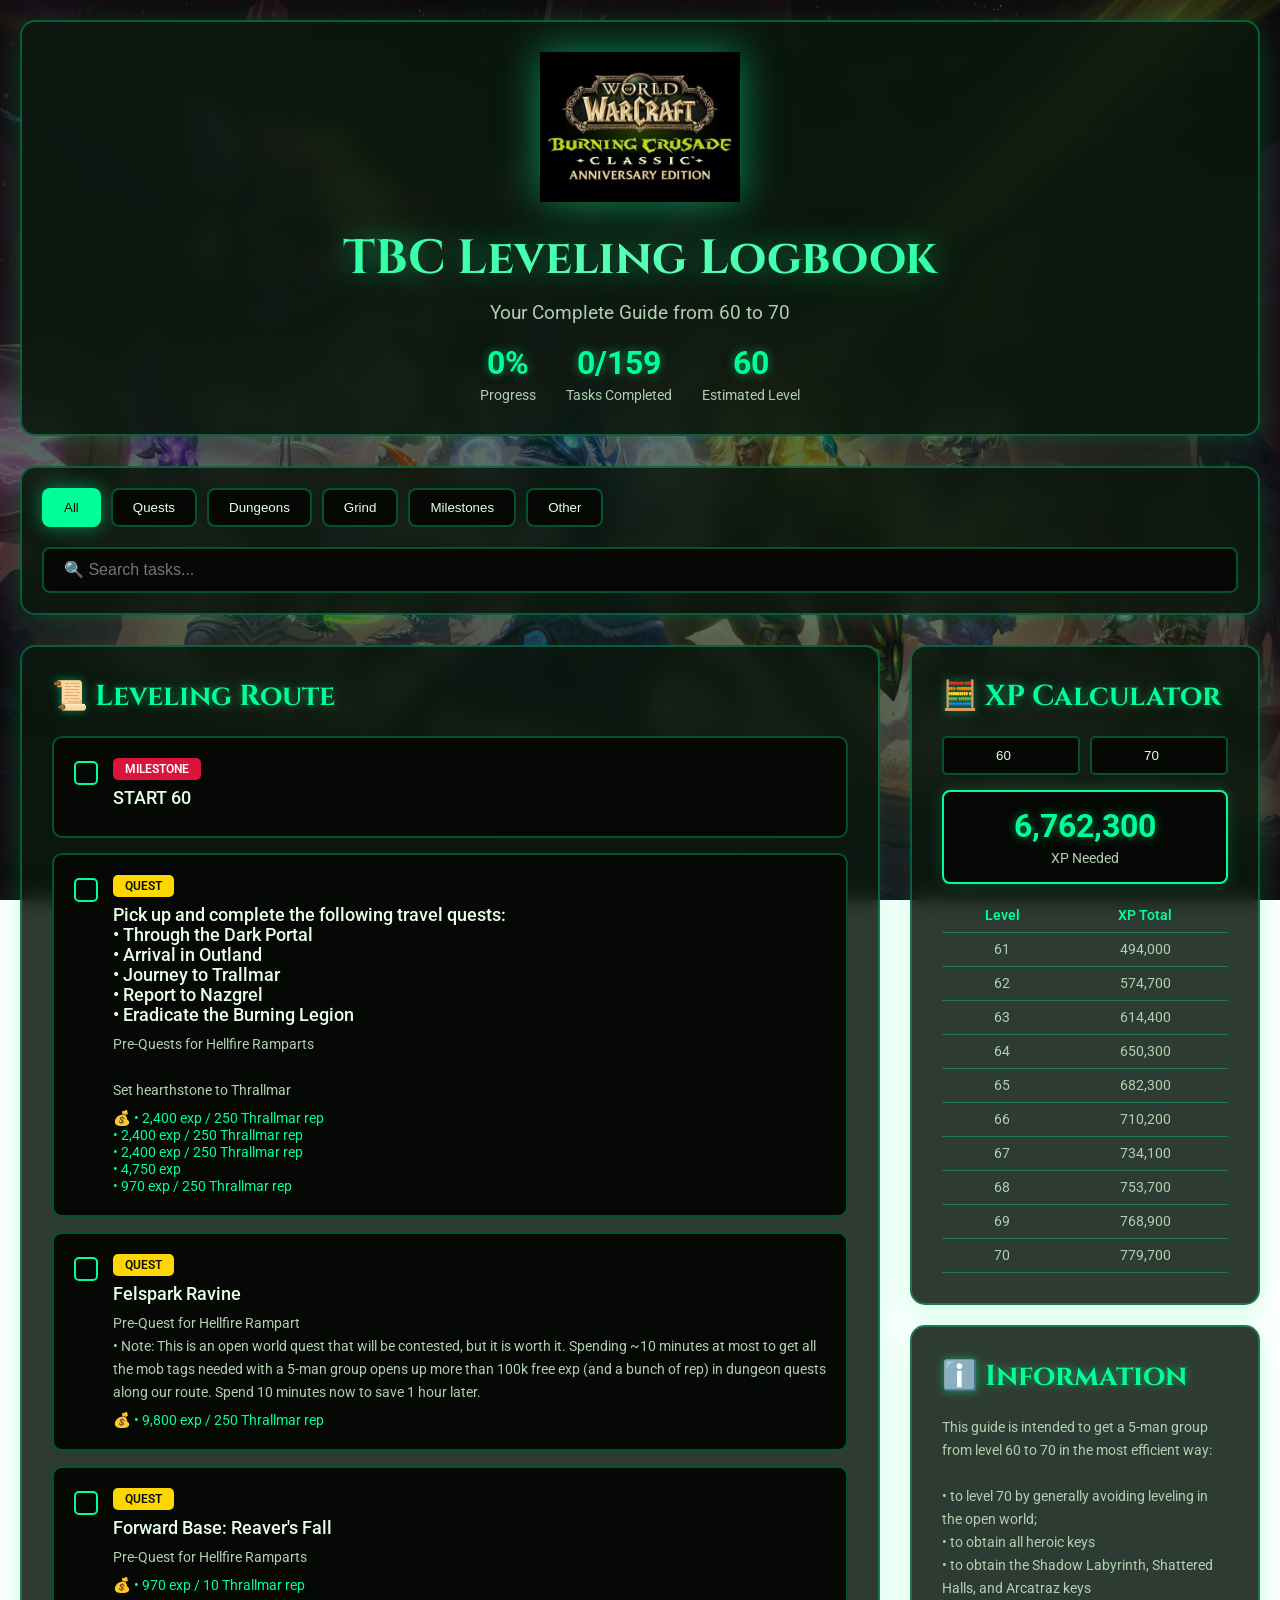
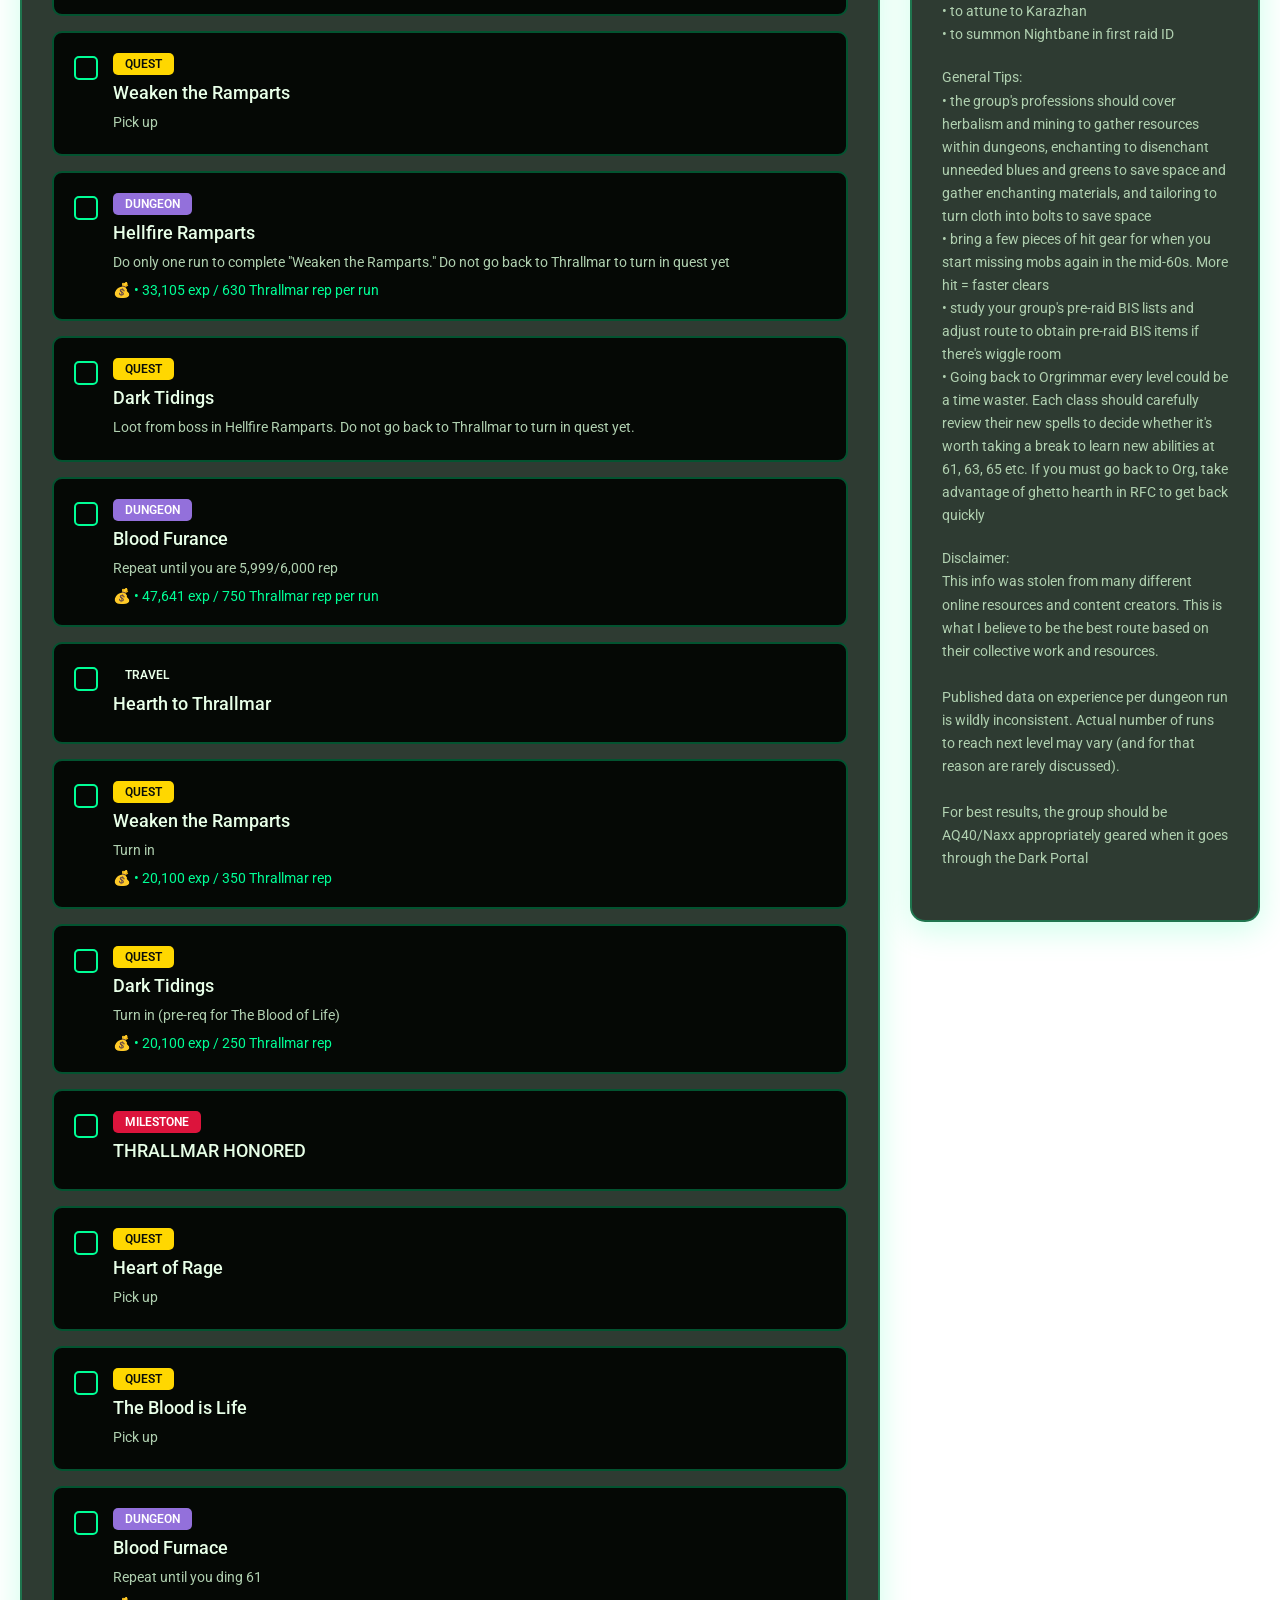
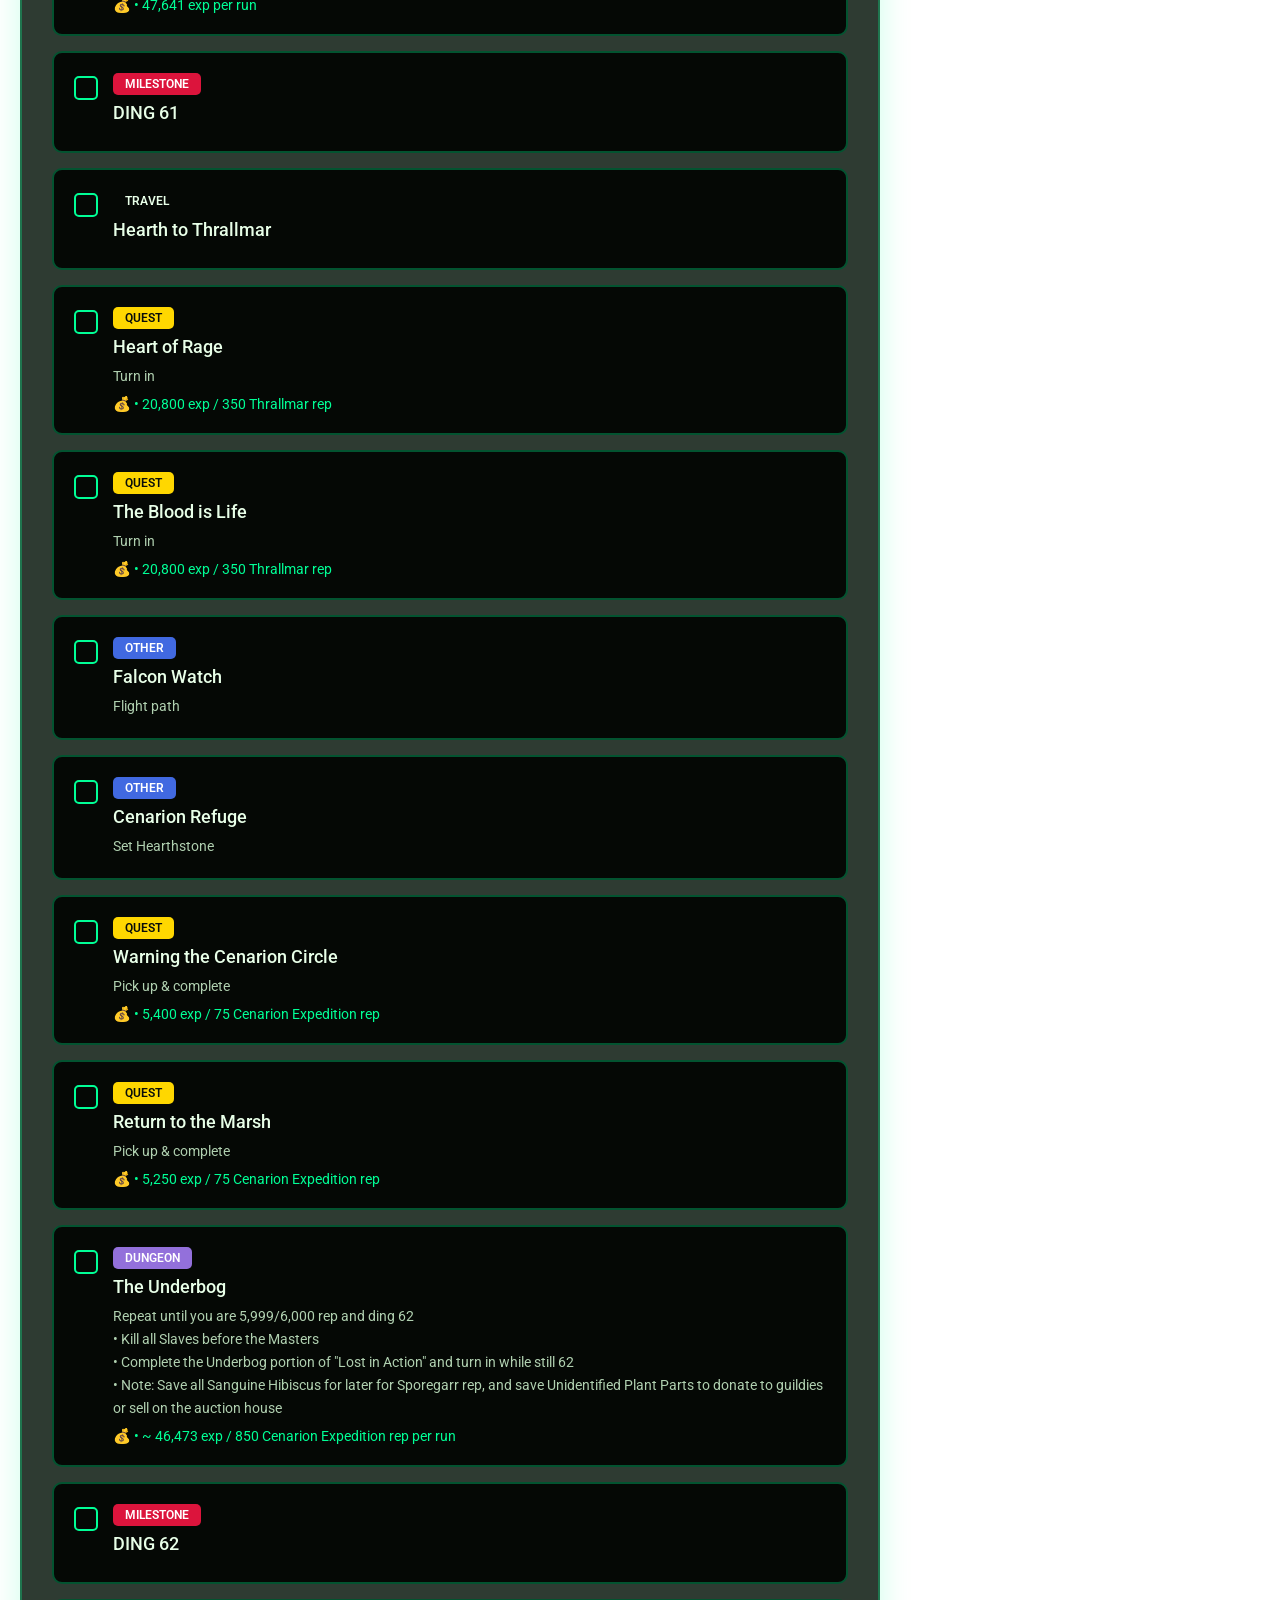
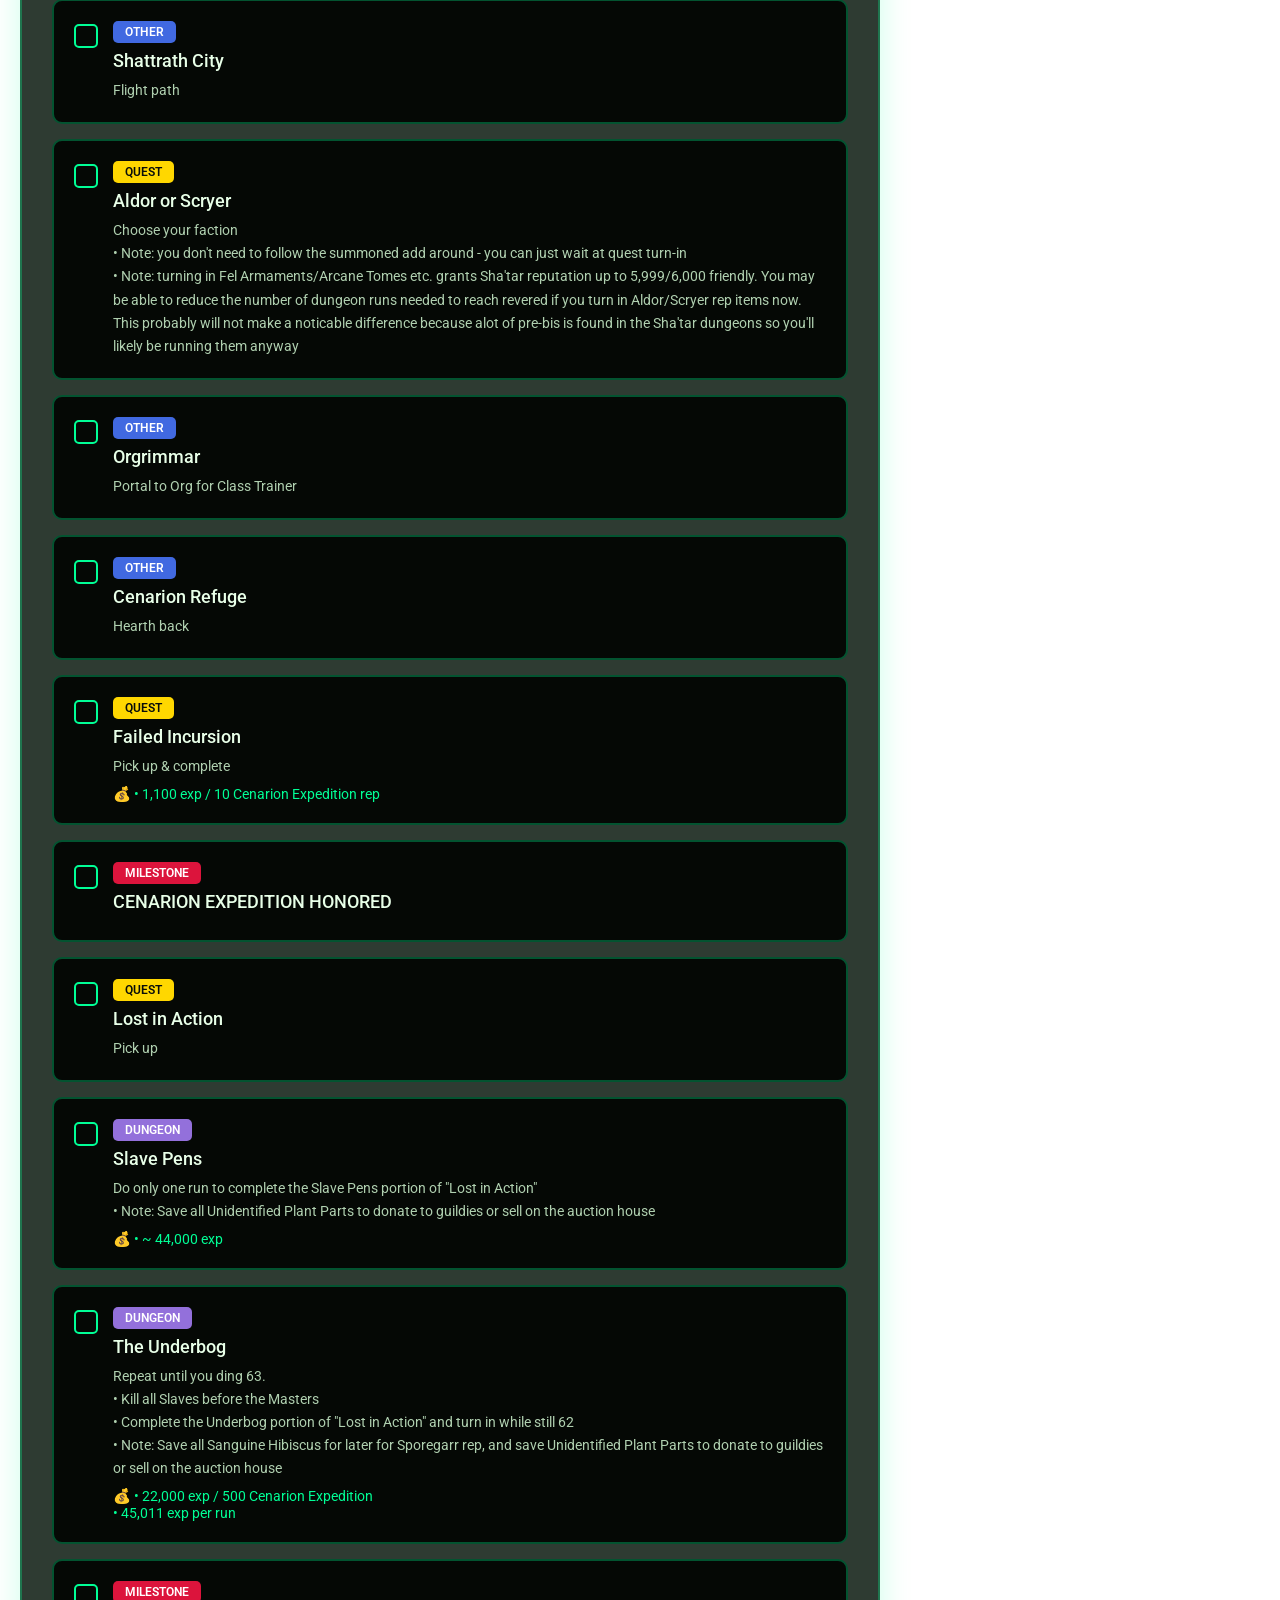
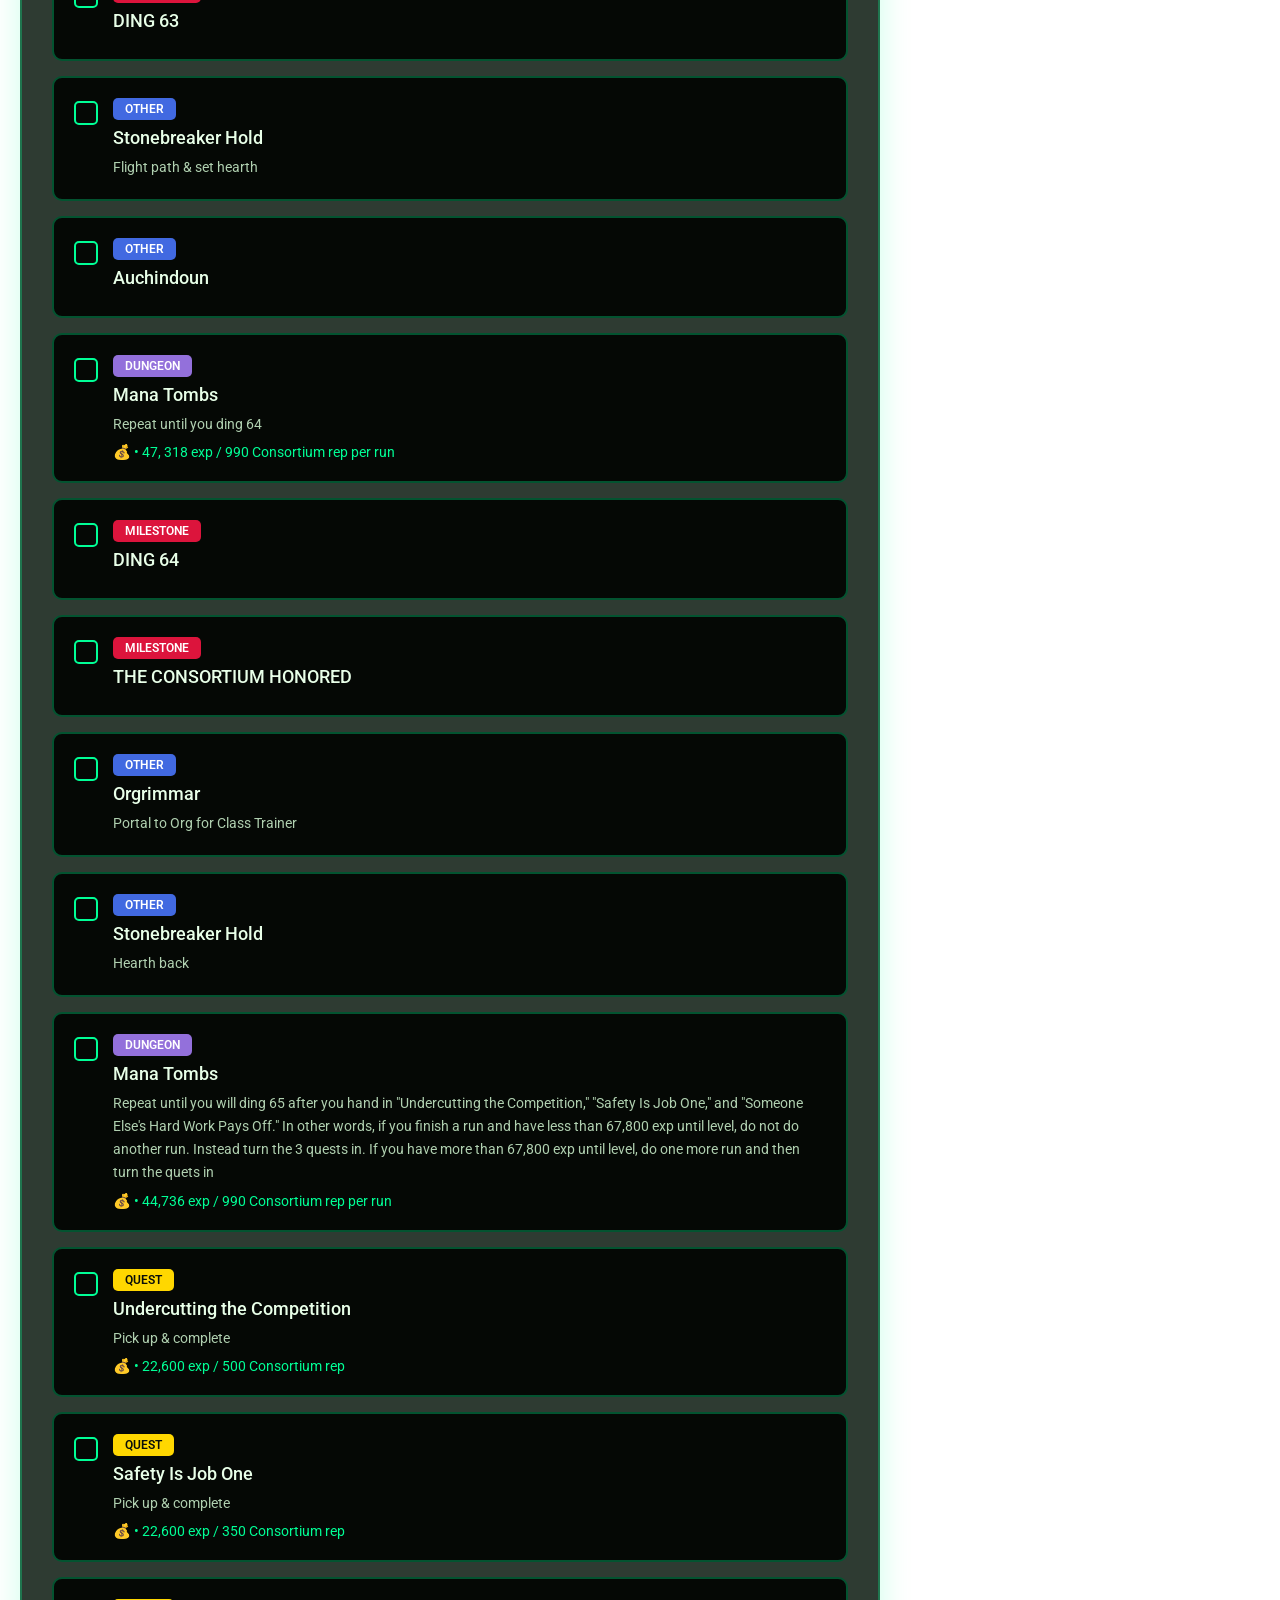
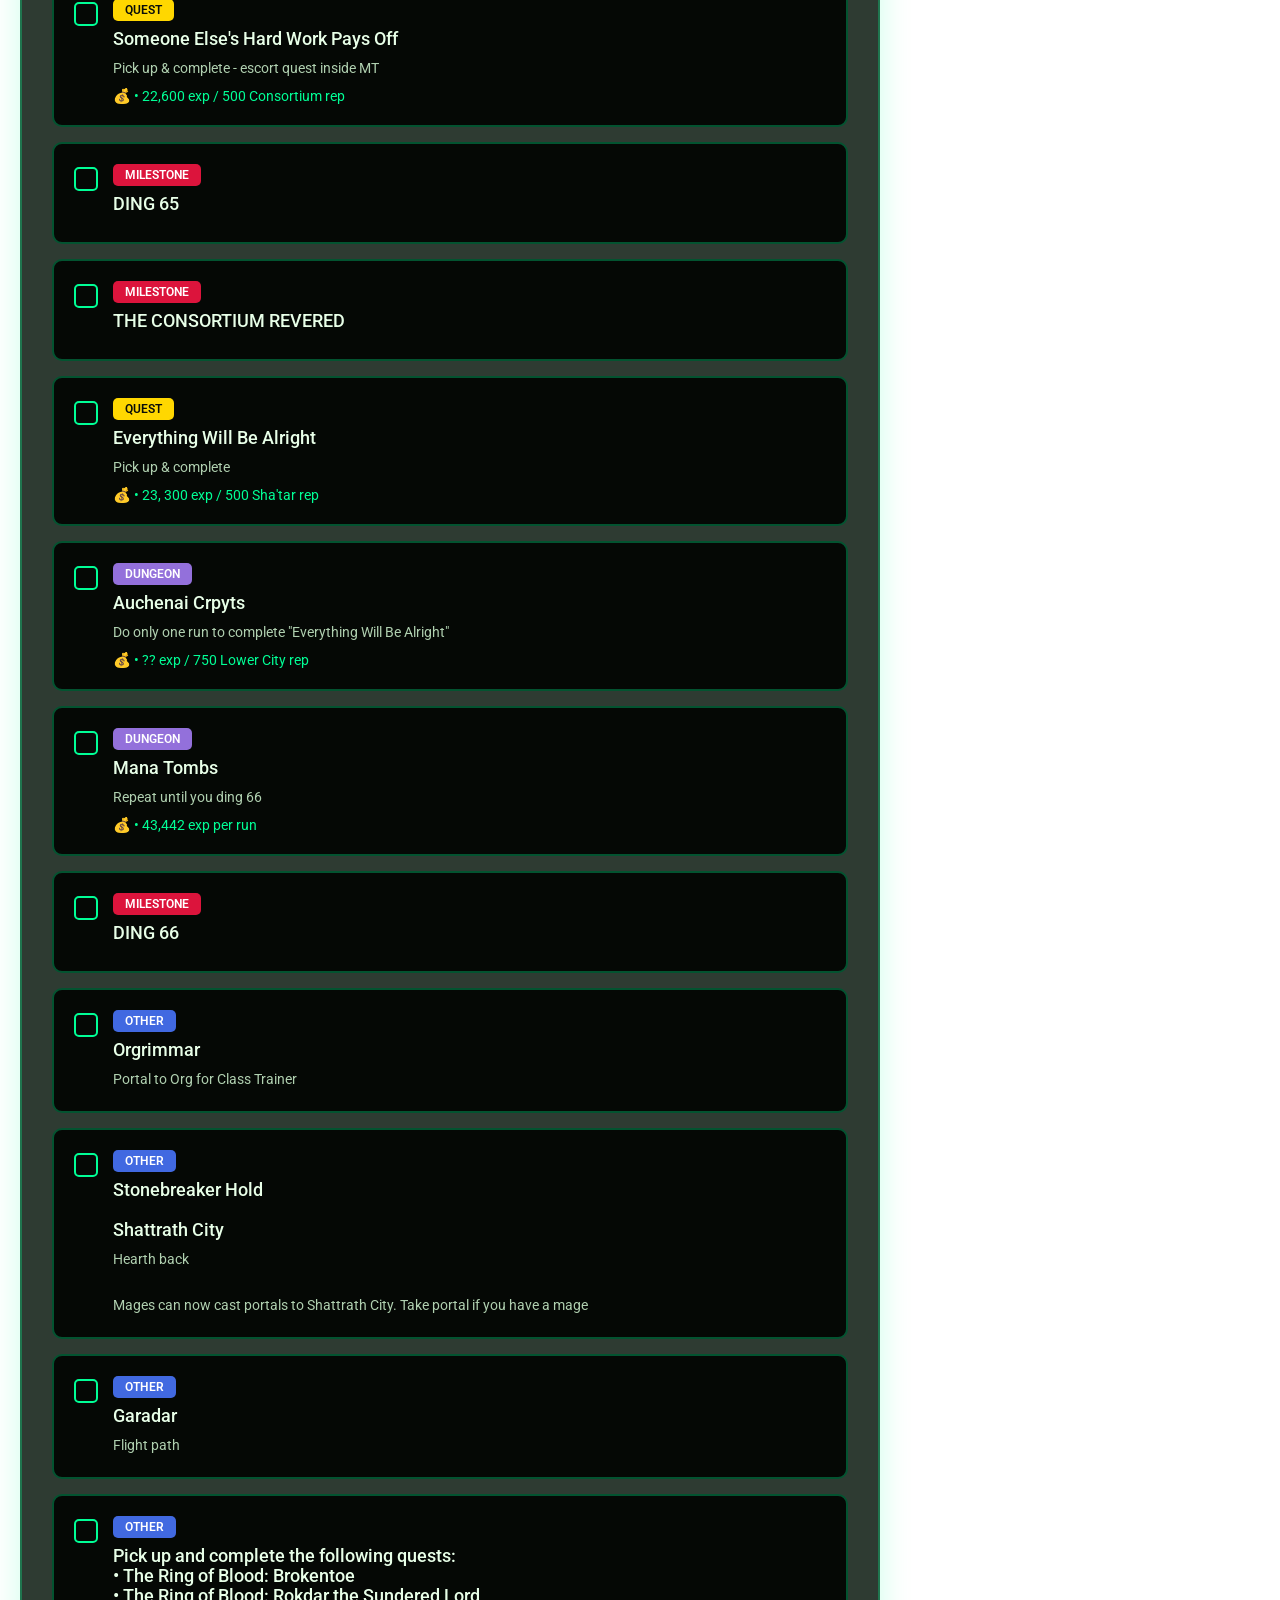
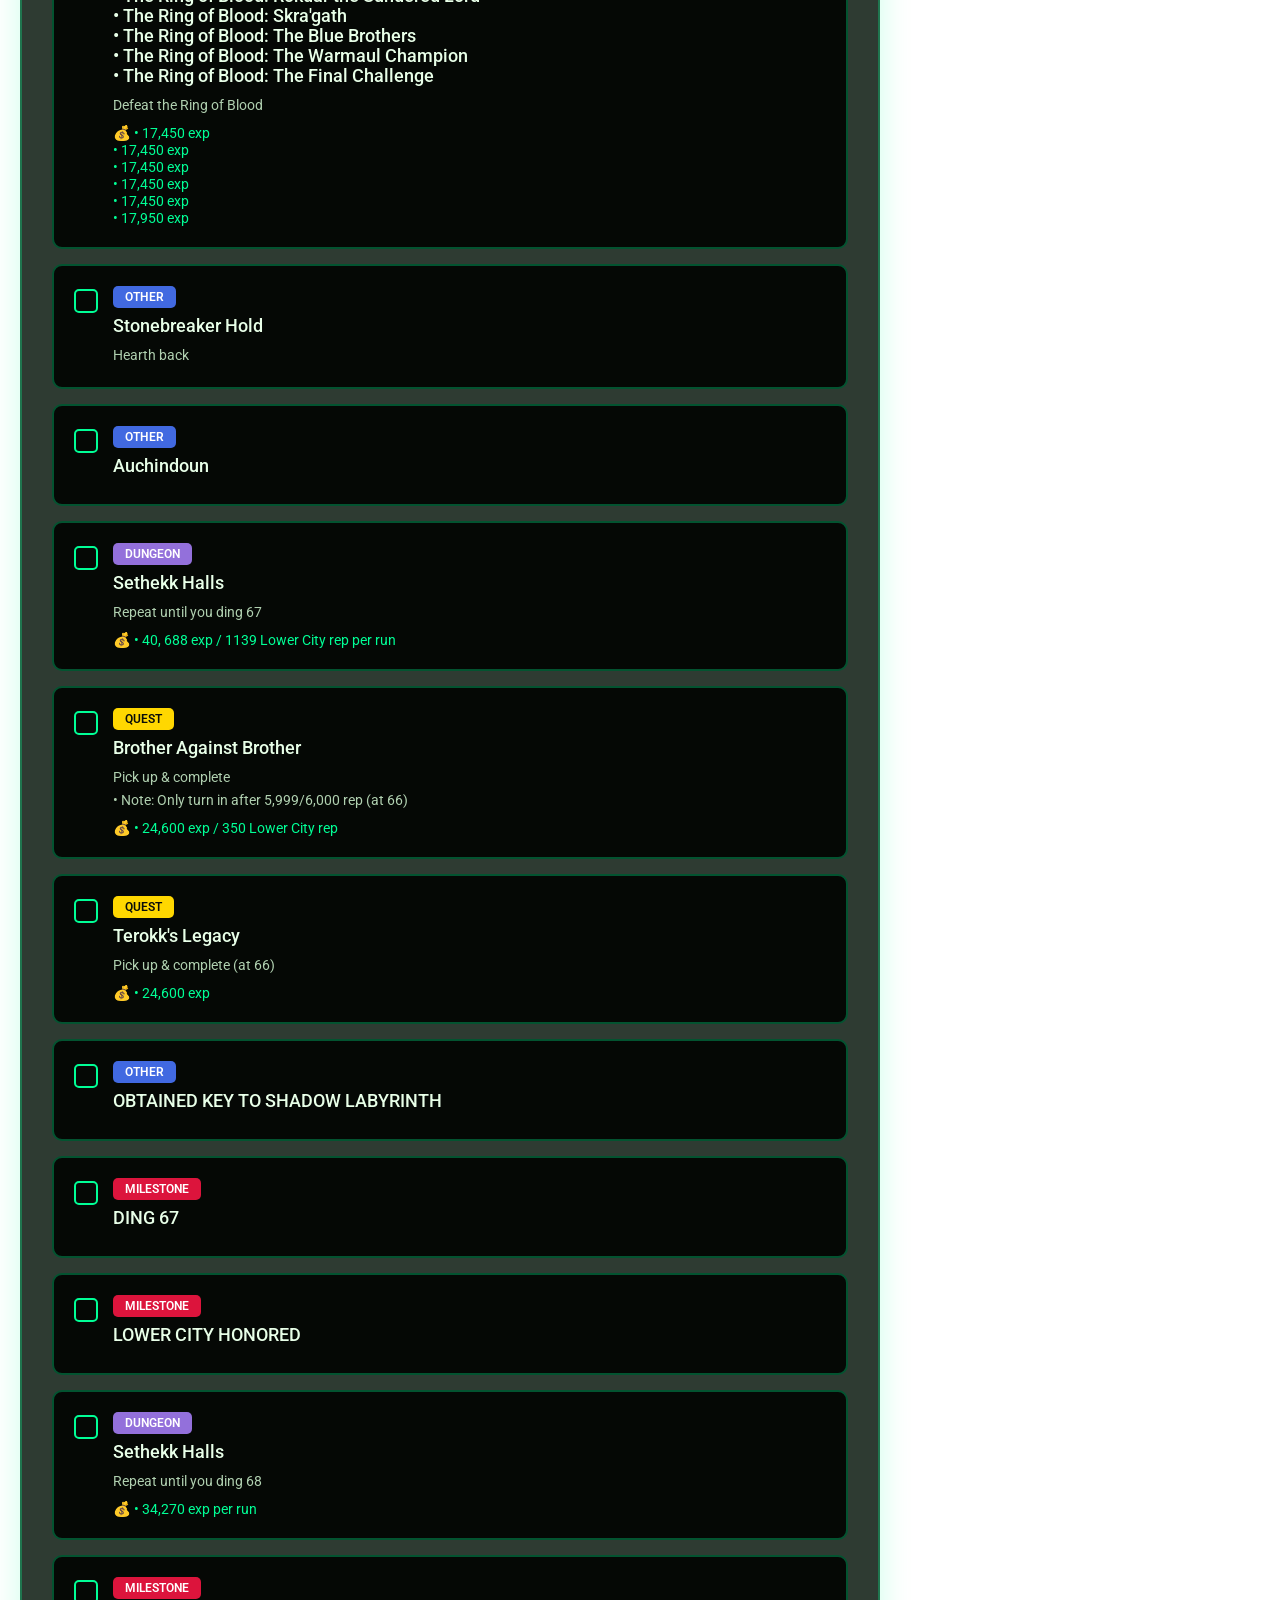
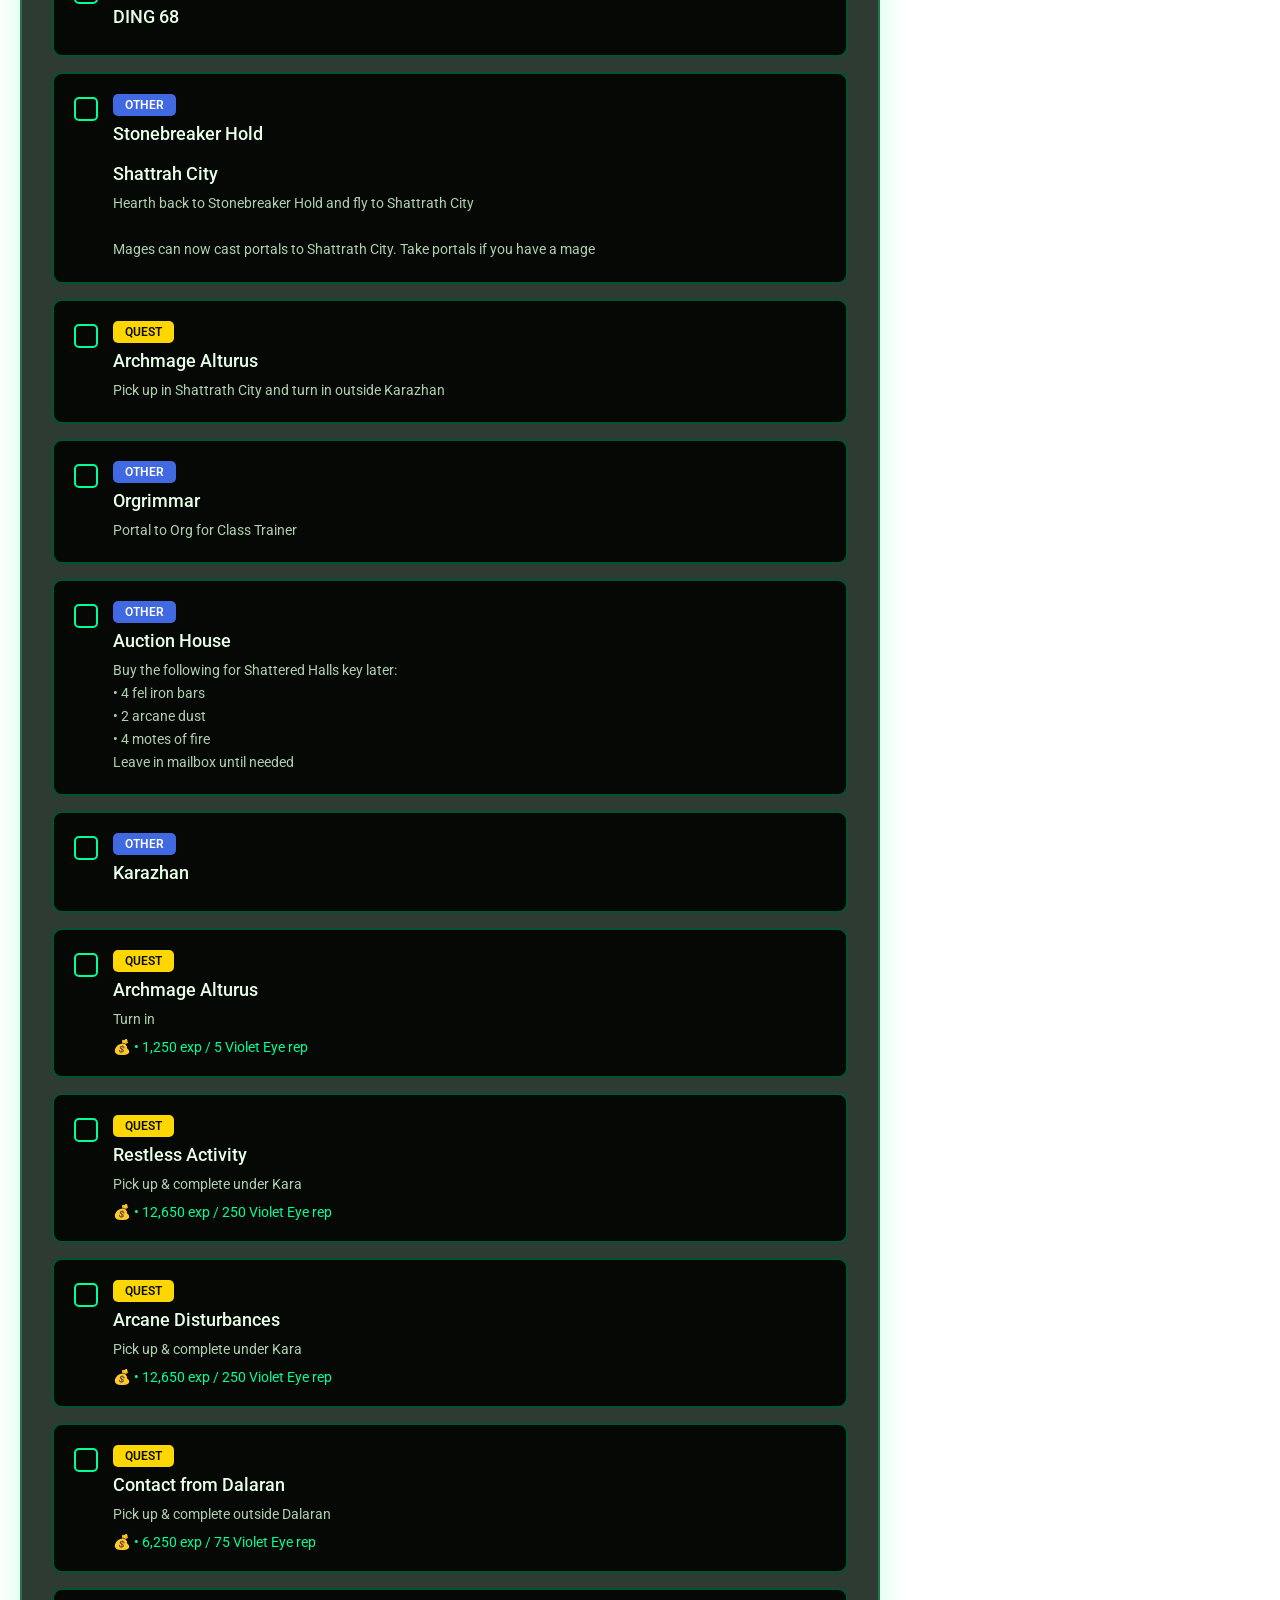
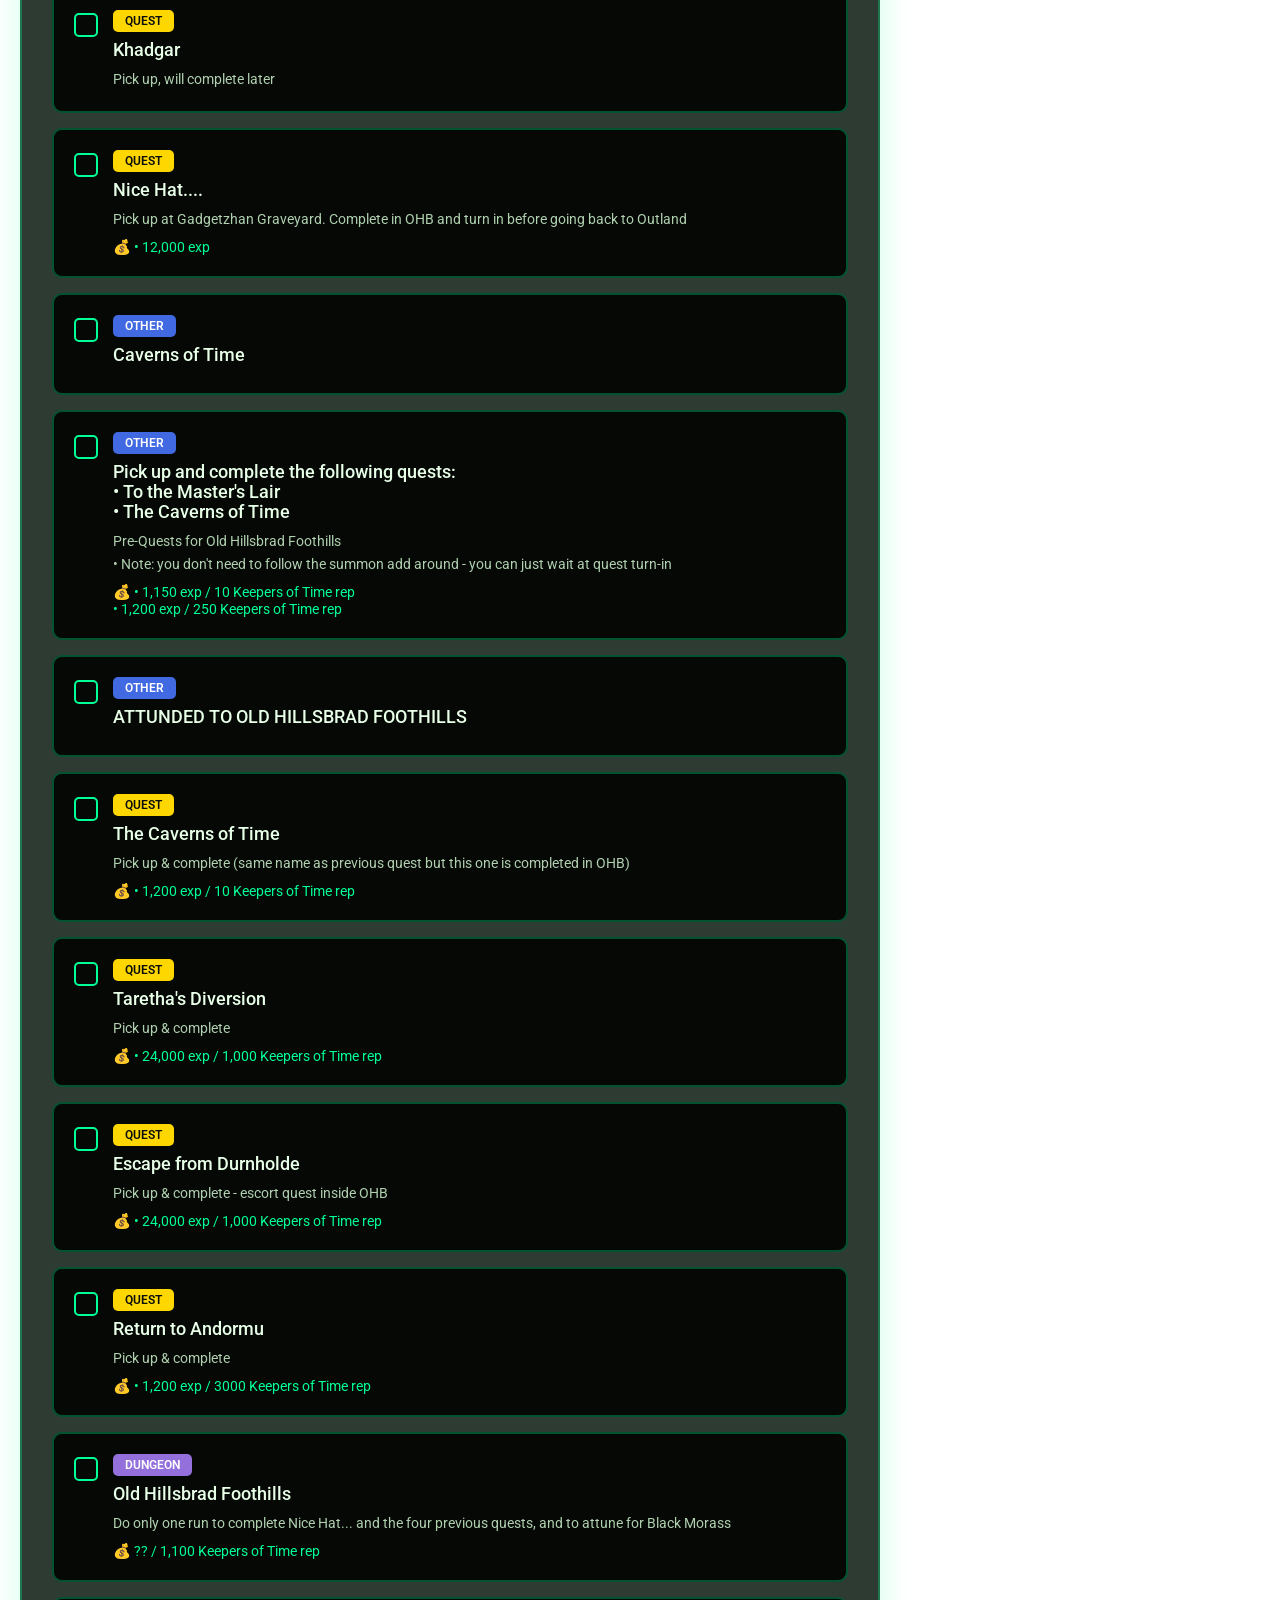
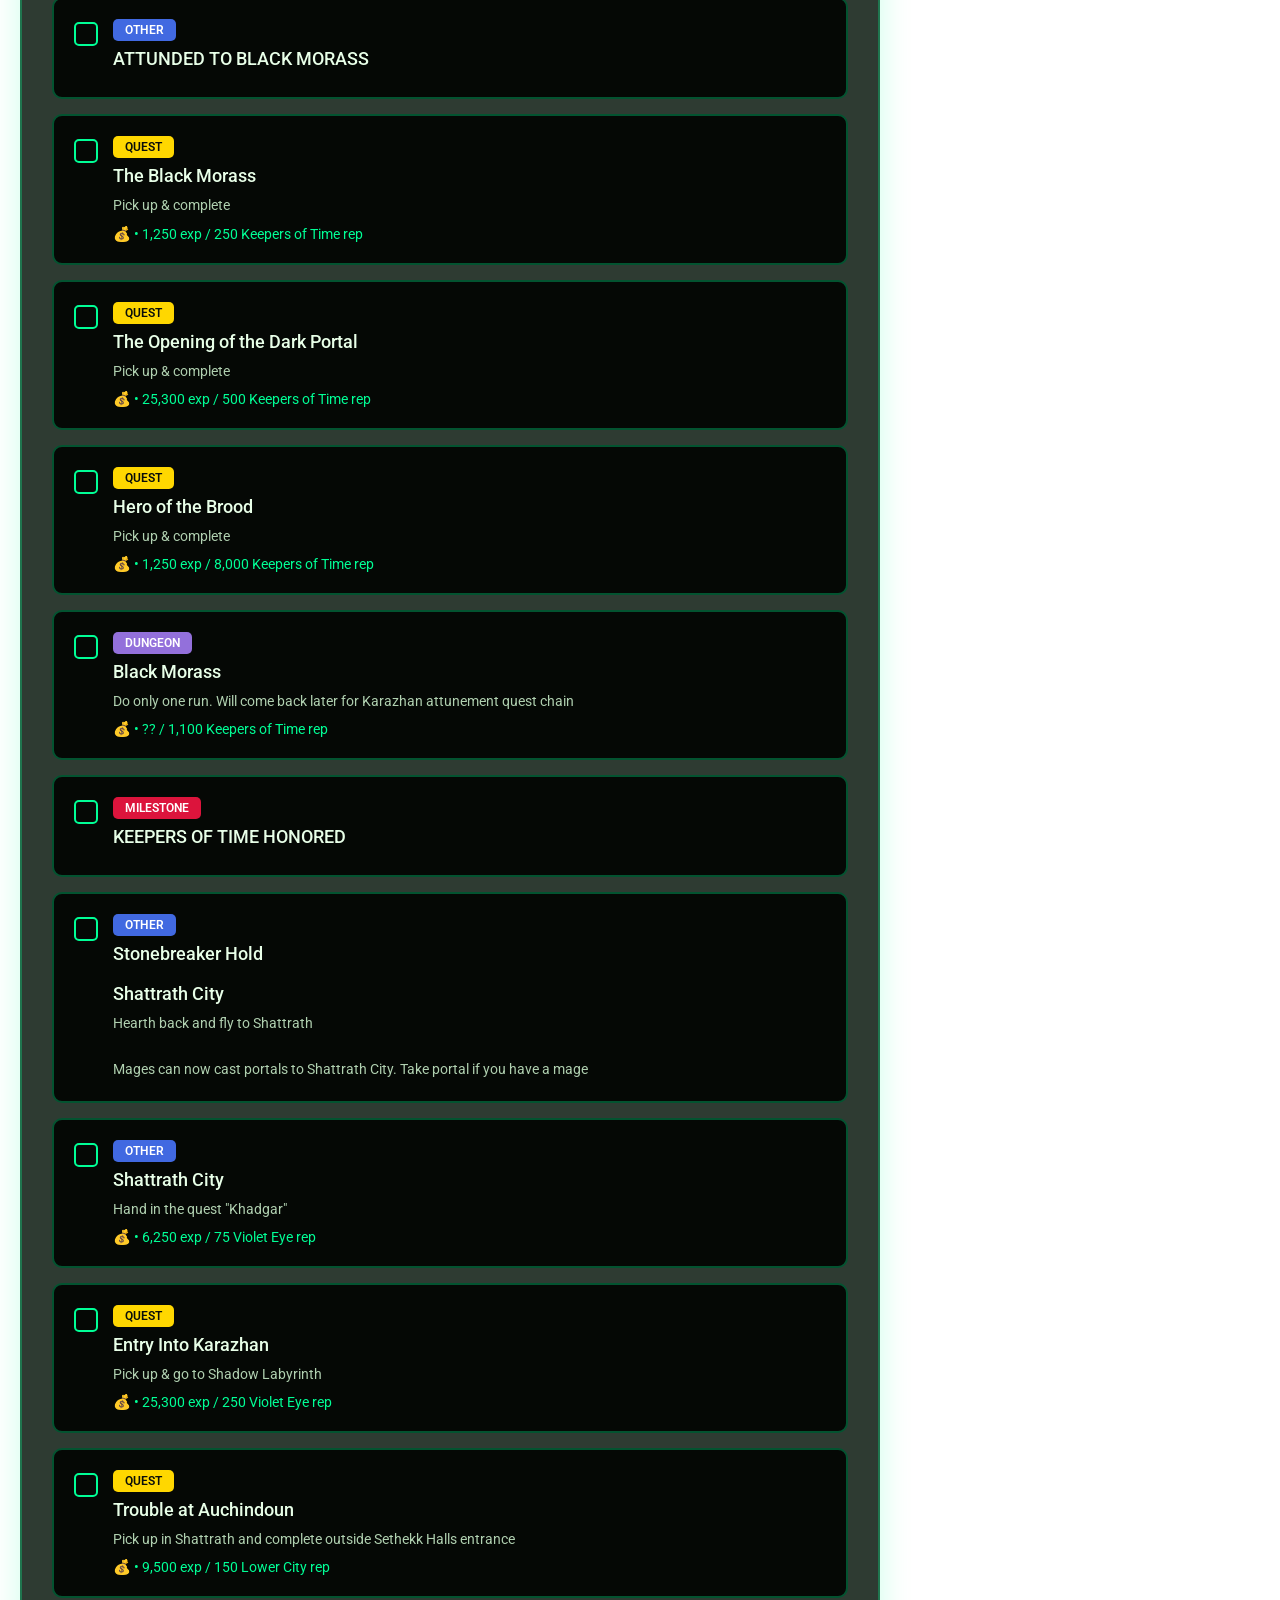
==== index_complete.html @ 91aa296e "Initial commit: TBC Leveling Logbook with 159 tasks, XP calculator, and TBC green theme" ====
<!DOCTYPE html>
<html lang="es">
<head>
    <meta charset="UTF-8">
    <meta name="viewport" content="width=device-width, initial-scale=1.0">
    <title>TBC Leveling Logbook | 60-70 Guide</title>
    <link rel="stylesheet" href="https://fonts.googleapis.com/css2?family=Cinzel:wght@400;600;700&family=Roboto:wght@300;400;500&display=swap">
</head>
<body>
    <div class="container">
        <header>
            <div class="header-logo">
                <img src="tbc_logo.webp" alt="TBC Logo" class="logo">
            </div>
            <h1>TBC Leveling Logbook</h1>
            <p class="subtitle">Your Complete Guide from 60 to 70</p>
            <div class="stats">
                <div class="stat-item">
                    <div class="stat-value" id="progress-percent">0%</div>
                    <div class="stat-label">Progress</div>
                </div>
                <div class="stat-item">
                    <div class="stat-value" id="tasks-completed">0/0</div>
                    <div class="stat-label">Tasks Completed</div>
                </div>
                <div class="stat-item">
                    <div class="stat-value" id="estimated-level">60</div>
                    <div class="stat-label">Estimated Level</div>
                </div>
            </div>
        </header>

        <div class="controls">
            <div class="filters">
                <button class="filter-btn active" data-filter="all">All</button>
                <button class="filter-btn" data-filter="quest">Quests</button>
                <button class="filter-btn" data-filter="dungeon">Dungeons</button>
                <button class="filter-btn" data-filter="grind">Grind</button>
                <button class="filter-btn" data-filter="milestone">Milestones</button>
                <button class="filter-btn" data-filter="other">Other</button>
            </div>
            <input type="text" class="search-box" id="search-box" placeholder="🔍 Search tasks...">
        </div>

        <div class="main-content">
            <div class="route-section">
                <h2 class="section-title">📜 Leveling Route</h2>
                <div id="task-list" class="task-list"></div>
            </div>

            <div class="sidebar">
                <div class="calculator-panel">
                    <h3 class="panel-title">🧮 XP Calculator</h3>
                    <div class="calculator-input">
                        <input type="number" id="current-level" placeholder="Current" min="60" max="70" value="60">
                        <input type="number" id="target-level" placeholder="Target" min="60" max="70" value="70">
                    </div>
                    <div class="xp-result">
                        <div class="xp-result-value" id="xp-needed">0</div>
                        <div class="xp-result-label">XP Needed</div>
                    </div>
                    <table class="xp-table">
                        <thead>
                            <tr>
                                <th>Level</th>
                                <th>XP Total</th>
                            </tr>
                        </thead>
                        <tbody id="xp-table-body"></tbody>
                    </table>
                </div>

                <div class="info-panel" id="info-panel">
                    <h3 class="panel-title">ℹ️ Information</h3>
                </div>
            </div>
        </div>
    </div>

    <script>
        // ===== EMBEDDED DATA =====
        const DATA = {
            "introduction": {
    "general_info": [
        "This guide is intended to get a 5-man group from level 60 to 70 in the most efficient way:\n\n• to level 70 by generally avoiding leveling in the open world;\n• to obtain all heroic keys\n• to obtain the Shadow Labyrinth, Shattered Halls, and Arcatraz keys\n• to attune to Karazhan\n• to summon Nightbane in first raid ID",
        "General Tips:\n• the group's professions should cover herbalism and mining to gather resources within dungeons, enchanting to disenchant unneeded blues and greens to save space and gather enchanting materials, and tailoring to turn cloth into bolts to save space\n• bring a few pieces of hit gear for when you start missing mobs again in the mid-60s. More hit = faster clears\n• study your group's pre-raid BIS lists and adjust route to obtain pre-raid BIS items if there's wiggle room\n• Going back to Orgrimmar every level could be a time waster. Each class should carefully review their new spells to decide whether it's worth taking a break to learn new abilities at 61, 63, 65 etc. If you must go back to Org, take advantage of ghetto hearth in RFC to get back quickly",
        "Disclaimer:\nThis info was stolen from many different online resources and content creators. This is what I believe to be the best route based on their collective work and resources.\n\nPublished data on experience per dungeon run is wildly inconsistent. Actual number of runs to reach next level may vary (and for that reason are rarely discussed).\n\nFor best results, the group should be AQ40/Naxx appropriately geared when it goes through the Dark Portal"
    ],
    "xp_table": [
        {
            "level": 61,
            "xp_needed": 494000
        },
        {
            "level": 62,
            "xp_needed": 574700
        },
        {
            "level": 63,
            "xp_needed": 614400
        },
        {
            "level": 64,
            "xp_needed": 650300
        },
        {
            "level": 65,
            "xp_needed": 682300
        },
        {
            "level": 66,
            "xp_needed": 710200
        },
        {
            "level": 67,
            "xp_needed": 734100
        },
        {
            "level": 68,
            "xp_needed": 753700
        },
        {
            "level": 69,
            "xp_needed": 768900
        },
        {
            "level": 70,
            "xp_needed": 779700
        }
    ]
},
            "route": [
    {
        "id": 4,
        "type": "milestone",
        "name": "START 60",
        "notes": null,
        "rewards": null
    },
    {
        "id": 5,
        "type": "quest",
        "name": "Pick up and complete the following travel quests:\n• Through the Dark Portal\n• Arrival in Outland\n• Journey to Trallmar\n• Report to Nazgrel\n• Eradicate the Burning Legion",
        "notes": "Pre-Quests for Hellfire Ramparts\n\nSet hearthstone to Thrallmar",
        "rewards": "• 2,400 exp / 250 Thrallmar rep\n• 2,400 exp / 250 Thrallmar rep\n• 2,400 exp / 250 Thrallmar rep\n• 4,750 exp\n• 970 exp / 250 Thrallmar rep"
    },
    {
        "id": 6,
        "type": "quest",
        "name": "Felspark Ravine",
        "notes": "Pre-Quest for Hellfire Rampart\n• Note: This is an open world quest that will be contested, but it is worth it. Spending ~10 minutes at most to get all the mob tags needed with a 5-man group opens up more than 100k free exp (and a bunch of rep) in dungeon quests along our route. Spend 10 minutes now to save 1 hour later.",
        "rewards": "• 9,800 exp / 250 Thrallmar rep"
    },
    {
        "id": 7,
        "type": "quest",
        "name": "Forward Base: Reaver's Fall",
        "notes": "Pre-Quest for Hellfire Ramparts",
        "rewards": "• 970 exp / 10 Thrallmar rep"
    },
    {
        "id": 8,
        "type": "quest",
        "name": "Weaken the Ramparts",
        "notes": "Pick up",
        "rewards": null
    },
    {
        "id": 9,
        "type": "dungeon",
        "name": "Hellfire Ramparts",
        "notes": "Do only one run to complete \"Weaken the Ramparts.\" Do not go back to Thrallmar to turn in quest yet",
        "rewards": "• 33,105 exp / 630 Thrallmar rep per run"
    },
    {
        "id": 10,
        "type": "quest",
        "name": "Dark Tidings",
        "notes": "Loot from boss in Hellfire Ramparts. Do not go back to Thrallmar to turn in quest yet.",
        "rewards": null
    },
    {
        "id": 11,
        "type": "dungeon",
        "name": "Blood Furance",
        "notes": "Repeat until you are 5,999/6,000 rep",
        "rewards": "• 47,641 exp / 750 Thrallmar rep per run"
    },
    {
        "id": 12,
        "type": "travel",
        "name": "Hearth to Thrallmar",
        "notes": null,
        "rewards": null
    },
    {
        "id": 13,
        "type": "quest",
        "name": "Weaken the Ramparts",
        "notes": "Turn in",
        "rewards": "• 20,100 exp / 350 Thrallmar rep"
    },
    {
        "id": 14,
        "type": "quest",
        "name": "Dark Tidings",
        "notes": "Turn in (pre-req for The Blood of Life)",
        "rewards": "• 20,100 exp / 250 Thrallmar rep"
    },
    {
        "id": 15,
        "type": "milestone",
        "name": "THRALLMAR HONORED",
        "notes": null,
        "rewards": null
    },
    {
        "id": 16,
        "type": "quest",
        "name": "Heart of Rage",
        "notes": "Pick up",
        "rewards": null
    },
    {
        "id": 17,
        "type": "quest",
        "name": "The Blood is Life",
        "notes": "Pick up",
        "rewards": null
    },
    {
        "id": 18,
        "type": "dungeon",
        "name": "Blood Furnace",
        "notes": "Repeat until you ding 61",
        "rewards": "• 47,641 exp per run"
    },
    {
        "id": 19,
        "type": "milestone",
        "name": "DING 61",
        "notes": null,
        "rewards": null
    },
    {
        "id": 20,
        "type": "travel",
        "name": "Hearth to Thrallmar",
        "notes": null,
        "rewards": null
    },
    {
        "id": 21,
        "type": "quest",
        "name": "Heart of Rage",
        "notes": "Turn in",
        "rewards": "• 20,800 exp / 350 Thrallmar rep"
    },
    {
        "id": 22,
        "type": "quest",
        "name": "The Blood is Life",
        "notes": "Turn in",
        "rewards": "• 20,800 exp / 350 Thrallmar rep"
    },
    {
        "id": 23,
        "type": "other",
        "name": "Falcon Watch",
        "notes": "Flight path",
        "rewards": null
    },
    {
        "id": 24,
        "type": "other",
        "name": "Cenarion Refuge",
        "notes": "Set Hearthstone",
        "rewards": null
    },
    {
        "id": 25,
        "type": "quest",
        "name": "Warning the Cenarion Circle",
        "notes": "Pick up & complete",
        "rewards": "• 5,400 exp / 75 Cenarion Expedition rep"
    },
    {
        "id": 26,
        "type": "quest",
        "name": "Return to the Marsh",
        "notes": "Pick up & complete",
        "rewards": "• 5,250 exp / 75 Cenarion Expedition rep"
    },
    {
        "id": 27,
        "type": "dungeon",
        "name": "The Underbog",
        "notes": "Repeat until you are 5,999/6,000 rep and ding 62\n• Kill all Slaves before the Masters\n• Complete the Underbog portion of \"Lost in Action\" and turn in while still 62\n• Note: Save all Sanguine Hibiscus for later for Sporegarr rep, and save Unidentified Plant Parts to donate to guildies or sell on the auction house",
        "rewards": "• ~ 46,473 exp / 850 Cenarion Expedition rep per run"
    },
    {
        "id": 28,
        "type": "milestone",
        "name": "DING 62",
        "notes": null,
        "rewards": null
    },
    {
        "id": 29,
        "type": "other",
        "name": "Shattrath City",
        "notes": "Flight path",
        "rewards": null
    },
    {
        "id": 30,
        "type": "quest",
        "name": "Aldor or Scryer",
        "notes": "Choose your faction\n• Note: you don't need to follow the summoned add around - you can just wait at quest turn-in\n• Note: turning in Fel Armaments/Arcane Tomes etc. grants Sha'tar reputation up to 5,999/6,000 friendly. You may be able to reduce the number of dungeon runs needed to reach revered if you turn in Aldor/Scryer rep items now. This probably will not make a noticable difference because alot of pre-bis is found in the Sha'tar dungeons so you'll likely be running them anyway",
        "rewards": null
    },
    {
        "id": 31,
        "type": "other",
        "name": "Orgrimmar",
        "notes": "Portal to Org for Class Trainer",
        "rewards": null
    },
    {
        "id": 32,
        "type": "other",
        "name": "Cenarion Refuge",
        "notes": "Hearth back",
        "rewards": null
    },
    {
        "id": 33,
        "type": "quest",
        "name": "Failed Incursion",
        "notes": "Pick up & complete",
        "rewards": "• 1,100 exp / 10 Cenarion Expedition rep"
    },
    {
        "id": 34,
        "type": "milestone",
        "name": "CENARION EXPEDITION HONORED",
        "notes": null,
        "rewards": null
    },
    {
        "id": 35,
        "type": "quest",
        "name": "Lost in Action",
        "notes": "Pick up",
        "rewards": null
    },
    {
        "id": 36,
        "type": "dungeon",
        "name": "Slave Pens",
        "notes": "Do only one run to complete the Slave Pens portion of \"Lost in Action\"\n• Note: Save all Unidentified Plant Parts to donate to guildies or sell on the auction house",
        "rewards": "• ~ 44,000 exp"
    },
    {
        "id": 37,
        "type": "dungeon",
        "name": "The Underbog",
        "notes": "Repeat until you ding 63. \n• Kill all Slaves before the Masters\n• Complete the Underbog portion of \"Lost in Action\" and turn in while still 62\n• Note: Save all Sanguine Hibiscus for later for Sporegarr rep, and save Unidentified Plant Parts to donate to guildies or sell on the auction house",
        "rewards": "• 22,000 exp / 500 Cenarion Expedition\n• 45,011 exp per run"
    },
    {
        "id": 38,
        "type": "milestone",
        "name": "DING 63",
        "notes": null,
        "rewards": null
    },
    {
        "id": 39,
        "type": "other",
        "name": "Stonebreaker Hold",
        "notes": "Flight path & set hearth",
        "rewards": null
    },
    {
        "id": 40,
        "type": "other",
        "name": "Auchindoun",
        "notes": null,
        "rewards": null
    },
    {
        "id": 41,
        "type": "dungeon",
        "name": "Mana Tombs",
        "notes": "Repeat until you ding 64",
        "rewards": "• 47, 318 exp / 990 Consortium rep per run"
    },
    {
        "id": 42,
        "type": "milestone",
        "name": "DING 64",
        "notes": null,
        "rewards": null
    },
    {
        "id": 43,
        "type": "milestone",
        "name": "THE CONSORTIUM HONORED",
        "notes": null,
        "rewards": null
    },
    {
        "id": 44,
        "type": "other",
        "name": "Orgrimmar",
        "notes": "Portal to Org for Class Trainer",
        "rewards": null
    },
    {
        "id": 45,
        "type": "other",
        "name": "Stonebreaker Hold",
        "notes": "Hearth back",
        "rewards": null
    },
    {
        "id": 46,
        "type": "dungeon",
        "name": "Mana Tombs",
        "notes": "Repeat until you will ding 65 after you hand in \"Undercutting the Competition,\" \"Safety Is Job One,\" and \"Someone Else's Hard Work Pays Off.\" In other words, if you finish a run and have less than 67,800 exp until level, do not do another run. Instead turn the 3 quests in. If you have more than 67,800 exp until level, do one more run and then turn the quets in",
        "rewards": "• 44,736 exp / 990 Consortium rep per run"
    },
    {
        "id": 47,
        "type": "quest",
        "name": "Undercutting the Competition",
        "notes": "Pick up & complete",
        "rewards": "• 22,600 exp / 500 Consortium rep"
    },
    {
        "id": 48,
        "type": "quest",
        "name": "Safety Is Job One",
        "notes": "Pick up & complete",
        "rewards": "• 22,600 exp / 350 Consortium rep"
    },
    {
        "id": 49,
        "type": "quest",
        "name": "Someone Else's Hard Work Pays Off",
        "notes": "Pick up & complete - escort quest inside MT",
        "rewards": "• 22,600 exp / 500 Consortium rep"
    },
    {
        "id": 50,
        "type": "milestone",
        "name": "DING 65",
        "notes": null,
        "rewards": null
    },
    {
        "id": 51,
        "type": "milestone",
        "name": "THE CONSORTIUM REVERED",
        "notes": null,
        "rewards": null
    },
    {
        "id": 52,
        "type": "quest",
        "name": "Everything Will Be Alright",
        "notes": "Pick up & complete",
        "rewards": "• 23, 300 exp / 500 Sha'tar rep"
    },
    {
        "id": 53,
        "type": "dungeon",
        "name": "Auchenai Crpyts",
        "notes": "Do only one run to complete \"Everything Will Be Alright\"",
        "rewards": "• ?? exp / 750 Lower City rep"
    },
    {
        "id": 54,
        "type": "dungeon",
        "name": "Mana Tombs",
        "notes": "Repeat until you ding 66",
        "rewards": "• 43,442 exp per run"
    },
    {
        "id": 55,
        "type": "milestone",
        "name": "DING 66",
        "notes": null,
        "rewards": null
    },
    {
        "id": 56,
        "type": "other",
        "name": "Orgrimmar",
        "notes": "Portal to Org for Class Trainer",
        "rewards": null
    },
    {
        "id": 57,
        "type": "other",
        "name": "Stonebreaker Hold\n\nShattrath City",
        "notes": "Hearth back\n\nMages can now cast portals to Shattrath City. Take portal if you have a mage",
        "rewards": null
    },
    {
        "id": 58,
        "type": "other",
        "name": "Garadar",
        "notes": "Flight path",
        "rewards": null
    },
    {
        "id": 59,
        "type": "other",
        "name": "Pick up and complete the following quests:\n• The Ring of Blood: Brokentoe\n• The Ring of Blood: Rokdar the Sundered Lord\n• The Ring of Blood: Skra'gath\n• The Ring of Blood: The Blue Brothers\n• The Ring of Blood: The Warmaul Champion\n• The Ring of Blood: The Final Challenge",
        "notes": "Defeat the Ring of Blood",
        "rewards": "• 17,450 exp\n• 17,450 exp\n• 17,450 exp\n• 17,450 exp\n• 17,450 exp\n• 17,950 exp"
    },
    {
        "id": 60,
        "type": "other",
        "name": "Stonebreaker Hold",
        "notes": "Hearth back",
        "rewards": null
    },
    {
        "id": 61,
        "type": "other",
        "name": "Auchindoun",
        "notes": null,
        "rewards": null
    },
    {
        "id": 62,
        "type": "dungeon",
        "name": "Sethekk Halls",
        "notes": "Repeat until you ding 67",
        "rewards": "• 40, 688 exp / 1139 Lower City rep per run"
    },
    {
        "id": 63,
        "type": "quest",
        "name": "Brother Against Brother",
        "notes": "Pick up & complete\n• Note: Only turn in after 5,999/6,000 rep (at 66)",
        "rewards": "• 24,600 exp / 350 Lower City rep"
    },
    {
        "id": 64,
        "type": "quest",
        "name": "Terokk's Legacy",
        "notes": "Pick up & complete (at 66)",
        "rewards": "• 24,600 exp"
    },
    {
        "id": 65,
        "type": "other",
        "name": "OBTAINED KEY TO SHADOW LABYRINTH",
        "notes": null,
        "rewards": null
    },
    {
        "id": 66,
        "type": "milestone",
        "name": "DING 67",
        "notes": null,
        "rewards": null
    },
    {
        "id": 67,
        "type": "milestone",
        "name": "LOWER CITY HONORED",
        "notes": null,
        "rewards": null
    },
    {
        "id": 68,
        "type": "dungeon",
        "name": "Sethekk Halls",
        "notes": "Repeat until you ding 68",
        "rewards": "• 34,270 exp per run"
    },
    {
        "id": 69,
        "type": "milestone",
        "name": "DING 68",
        "notes": null,
        "rewards": null
    },
    {
        "id": 70,
        "type": "other",
        "name": "Stonebreaker Hold\n\nShattrah City",
        "notes": "Hearth back to Stonebreaker Hold and fly to Shattrath City\n\nMages can now cast portals to Shattrath City. Take portals if you have a mage",
        "rewards": null
    },
    {
        "id": 71,
        "type": "quest",
        "name": "Archmage Alturus",
        "notes": "Pick up in Shattrath City and turn in outside Karazhan",
        "rewards": null
    },
    {
        "id": 72,
        "type": "other",
        "name": "Orgrimmar",
        "notes": "Portal to Org for Class Trainer",
        "rewards": null
    },
    {
        "id": 73,
        "type": "other",
        "name": "Auction House",
        "notes": "Buy the following for Shattered Halls key later:\n• 4 fel iron bars\n• 2 arcane dust\n• 4 motes of fire\nLeave in mailbox until needed",
        "rewards": null
    },
    {
        "id": 74,
        "type": "other",
        "name": "Karazhan",
        "notes": null,
        "rewards": null
    },
    {
        "id": 75,
        "type": "quest",
        "name": "Archmage Alturus",
        "notes": "Turn in",
        "rewards": "• 1,250 exp / 5 Violet Eye rep"
    },
    {
        "id": 76,
        "type": "quest",
        "name": "Restless Activity",
        "notes": "Pick up & complete under Kara",
        "rewards": "• 12,650 exp / 250 Violet Eye rep"
    },
    {
        "id": 77,
        "type": "quest",
        "name": "Arcane Disturbances",
        "notes": "Pick up & complete under Kara",
        "rewards": "• 12,650 exp / 250 Violet Eye rep"
    },
    {
        "id": 78,
        "type": "quest",
        "name": "Contact from Dalaran",
        "notes": "Pick up & complete outside Dalaran",
        "rewards": "• 6,250 exp / 75 Violet Eye rep"
    },
    {
        "id": 79,
        "type": "quest",
        "name": "Khadgar",
        "notes": "Pick up, will complete later",
        "rewards": null
    },
    {
        "id": 80,
        "type": "quest",
        "name": "Nice Hat....",
        "notes": "Pick up at Gadgetzhan Graveyard. Complete in OHB and turn in before going back to Outland",
        "rewards": "• 12,000 exp"
    },
    {
        "id": 81,
        "type": "other",
        "name": "Caverns of Time",
        "notes": null,
        "rewards": null
    },
    {
        "id": 82,
        "type": "other",
        "name": "Pick up and complete the following quests:\n• To the Master's Lair\n• The Caverns of Time",
        "notes": "Pre-Quests for Old Hillsbrad Foothills\n• Note: you don't need to follow the summon add around - you can just wait at quest turn-in",
        "rewards": "• 1,150 exp / 10 Keepers of Time rep\n• 1,200 exp / 250 Keepers of Time rep"
    },
    {
        "id": 83,
        "type": "other",
        "name": "ATTUNDED TO OLD HILLSBRAD FOOTHILLS",
        "notes": null,
        "rewards": null
    },
    {
        "id": 84,
        "type": "quest",
        "name": "The Caverns of Time",
        "notes": "Pick up & complete (same name as previous quest but this one is completed in OHB)",
        "rewards": "• 1,200 exp / 10 Keepers of Time rep"
    },
    {
        "id": 85,
        "type": "quest",
        "name": "Taretha's Diversion",
        "notes": "Pick up & complete",
        "rewards": "• 24,000 exp / 1,000 Keepers of Time rep"
    },
    {
        "id": 86,
        "type": "quest",
        "name": "Escape from Durnholde",
        "notes": "Pick up & complete - escort quest inside OHB",
        "rewards": "• 24,000 exp / 1,000 Keepers of Time rep"
    },
    {
        "id": 87,
        "type": "quest",
        "name": "Return to Andormu",
        "notes": "Pick up & complete",
        "rewards": "• 1,200 exp / 3000 Keepers of Time rep"
    },
    {
        "id": 88,
        "type": "dungeon",
        "name": "Old Hillsbrad Foothills",
        "notes": "Do only one run to complete Nice Hat... and the four previous quests, and to attune for Black Morass",
        "rewards": "?? / 1,100 Keepers of Time rep"
    },
    {
        "id": 89,
        "type": "other",
        "name": "ATTUNDED TO BLACK MORASS",
        "notes": null,
        "rewards": null
    },
    {
        "id": 90,
        "type": "quest",
        "name": "The Black Morass",
        "notes": "Pick up & complete",
        "rewards": "• 1,250 exp / 250 Keepers of Time rep"
    },
    {
        "id": 91,
        "type": "quest",
        "name": "The Opening of the Dark Portal",
        "notes": "Pick up & complete",
        "rewards": "• 25,300 exp / 500 Keepers of Time rep"
    },
    {
        "id": 92,
        "type": "quest",
        "name": "Hero of the Brood",
        "notes": "Pick up & complete",
        "rewards": "• 1,250 exp / 8,000 Keepers of Time rep"
    },
    {
        "id": 93,
        "type": "dungeon",
        "name": "Black Morass",
        "notes": "Do only one run. Will come back later for Karazhan attunement quest chain",
        "rewards": "• ?? / 1,100 Keepers of Time rep"
    },
    {
        "id": 94,
        "type": "milestone",
        "name": "KEEPERS OF TIME HONORED",
        "notes": null,
        "rewards": null
    },
    {
        "id": 95,
        "type": "other",
        "name": "Stonebreaker Hold\n\nShattrath City",
        "notes": "Hearth back and fly to Shattrath\n\nMages can now cast portals to Shattrath City. Take portal if you have a mage",
        "rewards": null
    },
    {
        "id": 96,
        "type": "other",
        "name": "Shattrath City",
        "notes": "Hand in the quest \"Khadgar\"",
        "rewards": "• 6,250 exp / 75 Violet Eye rep"
    },
    {
        "id": 97,
        "type": "quest",
        "name": "Entry Into Karazhan",
        "notes": "Pick up & go to Shadow Labyrinth",
        "rewards": "• 25,300 exp / 250 Violet Eye rep"
    },
    {
        "id": 98,
        "type": "quest",
        "name": "Trouble at Auchindoun",
        "notes": "Pick up in Shattrath and complete outside Sethekk Halls entrance",
        "rewards": "• 9,500 exp / 150 Lower City rep"
    },
    {
        "id": 99,
        "type": "quest",
        "name": "The Codex of Blood",
        "notes": "Pick up outside Sethekk Halls and complete inside Shadow Labyrinth",
        "rewards": "• 25, 300 exp / 350 Lower City rep"
    },
    {
        "id": 100,
        "type": "quest",
        "name": "Into the Heart of the Labyrinth",
        "notes": "Pick up inside Shadow Labyrinth and kill Murmur. Turn quest in at Shattrath City after last Shadow Labyrinth run",
        "rewards": null
    },
    {
        "id": 101,
        "type": "quest",
        "name": "The Soul Devices",
        "notes": "Pick up inside Shadow Labyrinth. Turn quest in at Shattrath City after last Shadow Labyrinth run",
        "rewards": null
    },
    {
        "id": 102,
        "type": "dungeon",
        "name": "Shadow Labyrinth",
        "notes": "Key is behind Murmur. Complete 6 runs to hit revered\n\nShadow Labyrinth notable loot:\n• Spellstrike Pants recipe\n• Idol of Emerald Queen\n• Adamantine Figurine\n• Sonic Spear\n• Broach of Heightened Potential",
        "rewards": "• 54,504 exp / 2012 Lower City rep per run"
    },
    {
        "id": 103,
        "type": "milestone",
        "name": "LOWER CITY REVERED - HEROICS ATTUNED",
        "notes": null,
        "rewards": null
    },
    {
        "id": 104,
        "type": "other",
        "name": "Stonebreaker Hold\n\nShattrath City",
        "notes": "Hearth back then fly to Shattrath City\n\nMages can now cast portals to Shattrath City. Take portal if you have a mage",
        "rewards": null
    },
    {
        "id": 105,
        "type": "quest",
        "name": "Into the Heart of the Labyrinth",
        "notes": "Turn in",
        "rewards": "• 25,300 exp / 500 Lower City rep"
    },
    {
        "id": 106,
        "type": "quest",
        "name": "The Soul Devices",
        "notes": "Turn in",
        "rewards": "• 25, 300 exp / 350 Lower City rep"
    },
    {
        "id": 107,
        "type": "quest",
        "name": "Entry Into Karazhan",
        "notes": "Turn in",
        "rewards": "• 25,300 exp / 250 Violet Eye rep"
    },
    {
        "id": 108,
        "type": "quest",
        "name": "The Second and Third Fragments",
        "notes": "Pick up quest",
        "rewards": null
    },
    {
        "id": 109,
        "type": "other",
        "name": "Cenarion Refuge",
        "notes": "Set Hearthstone",
        "rewards": null
    },
    {
        "id": 110,
        "type": "quest",
        "name": "The Warlord's Hideout",
        "notes": "Pick up & complete quest outside Steamvaults",
        "rewards": "• 25,300 exp / 500 Cenarion Expedition rep"
    },
    {
        "id": 111,
        "type": "quest",
        "name": "Orders from Lady Vash",
        "notes": "Pick up from random drop within Steamvaults. During trip back to Cenarion Refuge turn in. This will allow you to pick up Coilfang Armaments in Steamvaults moving forward",
        "rewards": "• 12,650 exp / 500 Cenarion Expedition rep"
    },
    {
        "id": 112,
        "type": "dungeon",
        "name": "Steamvaults",
        "notes": "• Kill all Slaves before the Masters die\n• Key is in the water before the first boss\n• Complete 7 runs to hit revered\n•Note: Unidentified Plant Parts and Coilfang Armaments will not reduce the # of runs we need to run to hit revered, so we will not bother with them. Donate Unidentified Plant Parts to guildies or sell them on the auction hosue. Turn in Coilfang Armaments if seeking exalted with the Cenerarion Expedition, otherwise just sell on the auction house\n\nSteamvaults notable loot:\n• Incantor's Pauldrons\n• Scintilating Coral Band\n• Serpantcrest Lifestaff\n• Beast Lord Mantle\n• Beast Lord Leggings",
        "rewards": "• 43,693 exp / 1796 Cenarion Expedition rep per run"
    },
    {
        "id": 113,
        "type": "milestone",
        "name": "CENARION EXPEDITION REVERED - HEROICS ATTUNED",
        "notes": null,
        "rewards": null
    },
    {
        "id": 114,
        "type": "milestone",
        "name": "DING 69",
        "notes": null,
        "rewards": null
    },
    {
        "id": 115,
        "type": "other",
        "name": "Shadowmoon Village",
        "notes": "Flight path",
        "rewards": null
    },
    {
        "id": 116,
        "type": "quest",
        "name": "Entry Into the Citadel",
        "notes": "Pick up by killing Smith Gorlunk at left side of Black Temple, and turn in at Thrallmar\n• This is the start of the questline to obtain the Shattered Halls key",
        "rewards": "• 12,650 exp / 250 Thrallmar rep"
    },
    {
        "id": 117,
        "type": "other",
        "name": "Thrallmar",
        "notes": "Get your fel iron bars, arcane dust, and motes of fire out of the mailbox in preperation to complete the next quest",
        "rewards": null
    },
    {
        "id": 118,
        "type": "other",
        "name": "Thrallmar",
        "notes": "Set Hearthstone",
        "rewards": null
    },
    {
        "id": 119,
        "type": "quest",
        "name": "Grand Master Rohok",
        "notes": "Pick up & complete",
        "rewards": "• 3,150 exp / 25 Thrallmar rep"
    },
    {
        "id": 120,
        "type": "quest",
        "name": "Rohok's Request",
        "notes": "Pick up & complete",
        "rewards": "• 12,650 exp / 250 Thrallmar rep"
    },
    {
        "id": 121,
        "type": "quest",
        "name": "Hotter Than Hell",
        "notes": "Pick up & complete by killing a Fel Reaver\n• Note: You DO NOT need to actually kill the Fel Reaver. If there's a dead one on the ground, plunge the quest item into its corpse and yonu will complete the quest",
        "rewards": "• 15,800 exp / 350 Thrallmar rep"
    },
    {
        "id": 122,
        "type": "other",
        "name": "OBTAINED KEY TO SHATTERED HALLS",
        "notes": null,
        "rewards": null
    },
    {
        "id": 123,
        "type": "quest",
        "name": "The Will of the Warchief",
        "notes": "Pick up & complete (Shattered Halls)",
        "rewards": "• 25,300 exp / 500 Thrallmar rep"
    },
    {
        "id": 124,
        "type": "quest",
        "name": "Pride of the Fel Horde",
        "notes": "Pick up & complete (Shattered Halls)",
        "rewards": "• 25,300 exp / 250 Thrallmar rep"
    },
    {
        "id": 125,
        "type": "dungeon",
        "name": "Shattered Halls",
        "notes": "Complete 6-7 runs to hit revered\n\nShattered Halls notable loot:\n• Spellstrike Hood recipe\n• Beast Lord Handguards\n• Greathelm of the Unbreakable\n• Figurine of the Colossus\n• Runesong Dagger",
        "rewards": "• 83,788 exp / 1,640 Thrallmar rep per run"
    },
    {
        "id": 126,
        "type": "milestone",
        "name": "THRALLMAR REVERED - HEROICS ATTUNED",
        "notes": null,
        "rewards": null
    },
    {
        "id": 127,
        "type": "milestone",
        "name": "*** DEALER'S CHOICE *** -- Your group should decide whether to grind Steamvaults, Shattered Halls, or Shadow Labyrinth until 70. Examine your group's pre-bis lists and decide which dungeon is worth running, either because of Exalted reputation rewards or boss drops. The Black Morass is terrible exp per run so the last few runs until revered should be saved until we're level 70 and headed back there to complete Kara attunement (this also saves us an extra trip to and from COT. We're not going to begin the Arcatraz key questline yet because it involves alot of open world questing and traveling to and around Netherstorm is a pain without a flying mount. We'll complete the key questline and the Sha'tar dungeons at level 70 after we've bought flying mounts. Set hearthstone for whichever dungeon hub you choose.",
        "notes": null,
        "rewards": null
    },
    {
        "id": 128,
        "type": "milestone",
        "name": "DING 70",
        "notes": null,
        "rewards": null
    },
    {
        "id": 129,
        "type": "other",
        "name": "Shadowmoon Village",
        "notes": "Buy flying mount",
        "rewards": null
    },
    {
        "id": 130,
        "type": "other",
        "name": "Orgrimmar",
        "notes": "Portal to Org for Class Trainer",
        "rewards": null
    },
    {
        "id": 131,
        "type": "other",
        "name": "Thrallmar/Cenarion Refuge/Stonebreaker Hold\n\nShattrath City",
        "notes": "Hearth back\n\nMages can now cast portals to Shattrath City. Take portal if you have a mage",
        "rewards": null
    },
    {
        "id": 132,
        "type": "quest",
        "name": "Assisting the Consortium",
        "notes": "Pick up & complete in Area 52\n• This is the start of the questline to obtain the Arcatraz Key\n\nNote: If you have a mage, set your hearth to Area 52.",
        "rewards": "• 10 Consortium rep"
    },
    {
        "id": 133,
        "type": "quest",
        "name": "Consortium Crystal Collection",
        "notes": "Pick up & complete",
        "rewards": "• 250 Consortium rep"
    },
    {
        "id": 134,
        "type": "quest",
        "name": "A Heap of Etherals",
        "notes": "Pick up & complete",
        "rewards": "• 250 Consortium rep"
    },
    {
        "id": 135,
        "type": "quest",
        "name": "Warp-Raider Nessad",
        "notes": "Pick up & complete",
        "rewards": "• 250 Consortium rep"
    },
    {
        "id": 136,
        "type": "quest",
        "name": "Request for Assistance",
        "notes": "Pick up & complete",
        "rewards": "• 10 Consortium rep"
    },
    {
        "id": 137,
        "type": "quest",
        "name": "Rightful Repossession",
        "notes": "Pick up & complete",
        "rewards": "• 250 Consortium rep"
    },
    {
        "id": 138,
        "type": "quest",
        "name": "An Audience with the Prince",
        "notes": "Pick up & complete",
        "rewards": "• 75 Consortium rep"
    },
    {
        "id": 139,
        "type": "quest",
        "name": "Triangulation Point One",
        "notes": "Pick up & complete",
        "rewards": "• 250 Consortium rep"
    },
    {
        "id": 140,
        "type": "quest",
        "name": "Triangulation Point Two",
        "notes": "Pick up & complete",
        "rewards": "• 250 Consortium rep"
    },
    {
        "id": 141,
        "type": "quest",
        "name": "Full Triangle",
        "notes": "Pick up & complete",
        "rewards": "• 500 Consortium rep"
    },
    {
        "id": 142,
        "type": "quest",
        "name": "Special Delivery to Shattrath City",
        "notes": "Pick up in Netherstorm and complete in Shattrath City\n\nNote: if you do not have a mage, set your hearth to Shattrath City",
        "rewards": "• 1,000 Sha'tar rep"
    },
    {
        "id": 143,
        "type": "quest",
        "name": "How to Break Into the Arcatraz",
        "notes": "Pick up quest",
        "rewards": null
    },
    {
        "id": 144,
        "type": "other",
        "name": "Area 52/TK Dungeons",
        "notes": "Hearth to Area 52 if hearth is set there. Otherwise fly directly to TK dungeons",
        "rewards": null
    },
    {
        "id": 145,
        "type": "dungeon",
        "name": "The Mechanar",
        "notes": "Top half of key drops off final boss",
        "rewards": "• 1,150 Sha'tar rep"
    },
    {
        "id": 146,
        "type": "dungeon",
        "name": "The Botanica",
        "notes": "Bottom half of key drops off final boss",
        "rewards": "• 1,950 Sha'tar rep"
    },
    {
        "id": 147,
        "type": "quest",
        "name": "How to Break Into the Arcatraz",
        "notes": "Turn in quest",
        "rewards": "• 1,000 Sha'tar rep"
    },
    {
        "id": 148,
        "type": "other",
        "name": "OBTAINED KEY TO THE ARCATRAZ",
        "notes": null,
        "rewards": null
    },
    {
        "id": 149,
        "type": "quest",
        "name": "Harbringer of Doom",
        "notes": "Pick up & kill final boss of Arcatraz",
        "rewards": null
    },
    {
        "id": 150,
        "type": "dungeon",
        "name": "The Arcatraz",
        "notes": "Key is in voidwalker room",
        "rewards": "• 1,150 Sha'tar rep"
    },
    {
        "id": 151,
        "type": "other",
        "name": "Shattrath City",
        "notes": "Hearth/Teleport to Shattrath",
        "rewards": null
    },
    {
        "id": 152,
        "type": "quest",
        "name": "Harbringer of Doom",
        "notes": "Turn in quest",
        "rewards": "• 1,000 Sha'tar rep"
    },
    {
        "id": 153,
        "type": "quest",
        "name": "The Second and Third Fragments",
        "notes": "Turn in quest",
        "rewards": "• 350 Violet Eye rep"
    },
    {
        "id": 154,
        "type": "quest",
        "name": "The Master's Touch",
        "notes": "Pick up quest",
        "rewards": null
    },
    {
        "id": 155,
        "type": "dungeon",
        "name": "The Black Morass",
        "notes": "Run until revered, should be five runs\n\nBlack Morass notable loot:\n• Legplates of the Bold\n• Mantle of Three Terrors\n• Hourglass of the Unraveller\n• Scarab of the Infinite Cycle\n• Mana-etched Crown",
        "rewards": "• 1,100 Keepers of Time rep"
    },
    {
        "id": 156,
        "type": "milestone",
        "name": "KEEPERS OF TIME REVERED - HEROICS ATTUNED",
        "notes": null,
        "rewards": null
    },
    {
        "id": 157,
        "type": "quest",
        "name": "The Master's Touch",
        "notes": "Talk to Medievh to complete",
        "rewards": "• 350 Violet Eye rep"
    },
    {
        "id": 158,
        "type": "quest",
        "name": "Return to Khadgar",
        "notes": "Turn in quest in Shattrath City",
        "rewards": "• 500 Violet Eye rep"
    },
    {
        "id": 159,
        "type": "other",
        "name": "ATTUNED TO KARAZHAN",
        "notes": null,
        "rewards": null
    },
    {
        "id": 160,
        "type": "dungeon",
        "name": "*** DEALER'S CHOICE *** -- If you haven't been turning in Fel Armaments/Arcane Tomes etc., you should be around 4,750/6,000 into friendly with the Sha'tar. You have three options to increase your reputation to revered:\n\n• run the Mechanar for 1,150 Sha'tar rep per run\n• run the Botanica for 1,950 Sha'tar rep per run\n• run the Arcatraz for 1,150 Sha'tar rep per run\n\nYou should look at your group's pre-bis list and decide which dungeons to run. Repeat until you reach revered",
        "notes": "The Mechanar notable loot:\n• Cosmic Lifeband\n• Manual of the Necromancer\n• Jade Skull Breastplate\n• Beast Lord Helm\n• Incantor's Cowl\n• Abacus of Violent Odds\n\nThe Botanica notable loot:\n• Whitemend Hood recipe\n• Beast Lord Curiass\n• Incantor's Robes\n• Aeigis of the Sunbird\n• Warhelm of the Bold\n\nThe Arcatraz notable loot:\n• Whitemend Pants recipe\n• Breastplate of the Bold\n• Sigil-laced Boots\n• Lamp of Peaceful Radiance\n• Belt of Depravity",
        "rewards": null
    },
    {
        "id": 161,
        "type": "milestone",
        "name": "THE SHA'TAR REVERED - HEROICS ATTUNED",
        "notes": null,
        "rewards": null
    },
    {
        "id": 163,
        "type": "milestone",
        "name": "*** Week 1 Nightbane Attunement *** \n\nYou must be honored with the Violet Eye to begin the Nightbane attunement. At this point, you should be around 2,355/3000 into neutral. To get to honored, run a full Karazhan run but SKIP SHADE OF ARAN (~6,000 Violet Eye rep). During that run, complete the following quests that can be found in and around Karazhan:\n\n• The Violet Eye (75 Violet Eye rep)\n• Assessing the Situation (250 Violet Eye rep)\n• Keanna's Log (250 Violet Eye rep)\n• A Demonic Presence (250 Violet Eye rep)\n• The New Directive (3,000 Violet Eye rep)\n\nNow that you're honored, go outside and pick up the quest \"Medivh's Journal.\" Go back inside to complete the quest (250 Violet Eye rep), and complete the following quests that involve talking to NPCs in Karazhan:\n\n• In Good Hands (10Violet Eye rep)\n• Kamis (10 Violet Eye rep)\n\nNext, pick up the quest \"The Shade of Aran\" and complete it by killing the Shade of Aran (250 Violet Eye rep). \n\nBefore zoning out, pick up and complete the quest \"The Master's Terrace.\"\n\nGo outside to turn in the quest \"The Master's Terrace\" (250 Violet Eye rep).\n\nDrop raid, and pick up and complete the quest \"Digging up the Past\" (250 Violet Eye rep).\n\nPick up the quest \"A Colleague's Aid\" and turn it in at Area 52 (75 Violet Eye rep).\n\nPick up the quest \"Kalynna's Request\" in Area 52. This requires you to kill the first bosses in both Heroic Shattered Halls and Heroic Sethekk Halls. Return to Area 52 to turn the quest in (250 Violet Eye rep).\n\nFinally, pick up the quest \"Nightbane\" in Area 52. Go back to Karazhan as part of a raid, summon and kill Nightbane, loot the Faint Arcane Essence from his corpse, and turn the quest in outside to receive the Blackened Urn to summon Nightbane each week (3,000 Violet Eye rep).\n\n*** Closing Thoughts on Nightbane ***\n\nI recommend completing the Karazhan run (sans Nightbane) on your team's first raid night. I also recommend that each member of the 10-man team complete the questchain together so that more people can summon Nightbane and you're not reliant on one or two people always showing up to kill Nightbane. Between raid night 1 and raid night 2, the 10-man team should split into 2 teams of 5 and go run both Heroic Shattered Halls and Heroic Sethekk Halls to complete the Nightbane pre-quest. Finally, I recommend that the full 25-man raid team kill Gruul's Lair and Magtharidon's Lair on raid night 2, and then your team go back into Karazhan after to kill Nightbane.\n\nCongratulations, you've beaten WOW TBC Anniverary Phase 1 in less than a week.",
        "notes": null,
        "rewards": null
    }
]
        };

        console.log('[TBC] Data loaded:', DATA.route.length, 'tasks');

        // ===== STATE =====
        let completedTasks = new Set();
        let currentFilter = 'all';
        let searchQuery = '';

        // ===== STORAGE =====
        function loadProgress() {
            const saved = localStorage.getItem('tbc-leveling-progress');
            if (saved) completedTasks = new Set(JSON.parse(saved));
        }

        function saveProgress() {
            localStorage.setItem('tbc-leveling-progress', JSON.stringify([...completedTasks]));
        }

        // ===== TASK MANAGEMENT =====
        function toggleTask(taskId) {
            if (completedTasks.has(taskId)) {
                completedTasks.delete(taskId);
            } else {
                completedTasks.add(taskId);
            }
            saveProgress();
            renderTasks();
            updateStats();
        }

        // ===== RENDERING =====
        function renderTasks() {
            const taskList = document.getElementById('task-list');
            taskList.innerHTML = '';

            const filteredTasks = DATA.route.filter(task => {
                const matchesFilter = currentFilter === 'all' || task.type === currentFilter;
                const matchesSearch = searchQuery === '' ||
                    task.name.toLowerCase().includes(searchQuery.toLowerCase()) ||
                    (task.notes && task.notes.toLowerCase().includes(searchQuery.toLowerCase()));
                return matchesFilter && matchesSearch;
            });

            console.log(`[TBC] Rendering ${filteredTasks.length} tasks`);

            filteredTasks.forEach(task => {
                const taskEl = document.createElement('div');
                taskEl.className = `task-item ${task.type} ${completedTasks.has(task.id) ? 'completed' : ''}`;

                const checkbox = document.createElement('div');
                checkbox.className = `checkbox ${completedTasks.has(task.id) ? 'checked' : ''}`;
                checkbox.setAttribute('data-task-id', task.id);

                const typeLabel = document.createElement('span');
                typeLabel.className = `task-type ${task.type}`;
                typeLabel.textContent = task.type;

                const taskName = document.createElement('div');
                taskName.className = 'task-name';
                taskName.textContent = task.name;

                const taskContent = document.createElement('div');
                taskContent.className = 'task-content';
                taskContent.appendChild(typeLabel);
                taskContent.appendChild(taskName);

                if (task.notes) {
                    const notes = document.createElement('div');
                    notes.className = 'task-notes';
                    notes.textContent = task.notes;
                    taskContent.appendChild(notes);
                }

                if (task.rewards) {
                    const rewards = document.createElement('div');
                    rewards.className = 'task-rewards';
                    rewards.textContent = '💰 ' + task.rewards;
                    taskContent.appendChild(rewards);
                }

                const taskHeader = document.createElement('div');
                taskHeader.className = 'task-header';
                taskHeader.appendChild(checkbox);
                taskHeader.appendChild(taskContent);

                taskEl.appendChild(taskHeader);
                taskList.appendChild(taskEl);
            });

            console.log(`[TBC] Rendered ${filteredTasks.length} tasks`);
        }

        function updateStats() {
            const total = DATA.route.length;
            const completed = completedTasks.size;
            const percent = Math.round((completed / total) * 100);
            const estimatedLevel = 60 + Math.floor((completed / total) * 10);

            document.getElementById('progress-percent').textContent = percent + '%';
            document.getElementById('tasks-completed').textContent = `${completed}/${total}`;
            document.getElementById('estimated-level').textContent = estimatedLevel;
        }

        function renderInfoSections() {
            const infoPanel = document.getElementById('info-panel');
            infoPanel.innerHTML = '<h3 class="panel-title">ℹ️ Information</h3>';

            const intro = DATA.introduction;
            
            // Render general_info array
            if (intro.general_info && Array.isArray(intro.general_info)) {
                intro.general_info.forEach(infoText => {
                    const section = document.createElement('div');
                    section.className = 'info-section';
                    
                    const content = document.createElement('div');
                    content.style.color = 'var(--text-secondary)';
                    content.style.fontSize = '0.9rem';
                    content.style.lineHeight = '1.6';
                    content.style.whiteSpace = 'pre-wrap';
                    content.style.marginBottom = '15px';
                    content.textContent = infoText;
                    
                    section.appendChild(content);
                    infoPanel.appendChild(section);
                });
            }
        }

        // ===== XP CALCULATOR =====
        const XP_TABLE = {
            61: 494000, 62: 574700, 63: 614400, 64: 650300, 65: 682300,
            66: 710200, 67: 734100, 68: 753700, 69: 768900, 70: 779700
        };

        function calculateXP() {
            const currentLevel = parseInt(document.getElementById('current-level').value) || 60;
            const targetLevel = parseInt(document.getElementById('target-level').value) || 70;

            let totalXP = 0;
            for (let level = currentLevel + 1; level <= targetLevel; level++) {
                totalXP += XP_TABLE[level] || 0;
            }

            document.getElementById('xp-needed').textContent = totalXP.toLocaleString();
        }

        function renderXPTable() {
            const tbody = document.getElementById('xp-table-body');
            for (let level = 61; level <= 70; level++) {
                const row = document.createElement('tr');
                row.innerHTML = `<td>${level}</td><td>${XP_TABLE[level].toLocaleString()}</td>`;
                tbody.appendChild(row);
            }
        }

        // ===== EVENT HANDLERS =====
        function setupFilters() {
            document.querySelectorAll('.filter-btn').forEach(btn => {
                btn.addEventListener('click', () => {
                    document.querySelectorAll('.filter-btn').forEach(b => b.classList.remove('active'));
                    btn.classList.add('active');
                    currentFilter = btn.dataset.filter;
                    renderTasks();
                });
            });
        }

        function setupSearch() {
            document.getElementById('search-box').addEventListener('input', (e) => {
                searchQuery = e.target.value;
                renderTasks();
            });
        }

        function setupCalculator() {
            document.getElementById('current-level').addEventListener('input', calculateXP);
            document.getElementById('target-level').addEventListener('input', calculateXP);
        }

        function setupCheckboxDelegation() {
            document.addEventListener('click', function(event) {
                const checkbox = event.target.closest('.checkbox');
                if (checkbox) {
                    const taskId = parseInt(checkbox.getAttribute('data-task-id'));
                    if (!isNaN(taskId)) {
                        console.log('[TBC] Checkbox clicked, Task ID:', taskId);
                        toggleTask(taskId);
                    }
                }
            });
        }

        // ===== INITIALIZATION =====
        function init() {
            loadProgress();
            renderInfoSections();
            renderXPTable();
            renderTasks();
            updateStats();
            setupFilters();
            setupSearch();
            setupCalculator();
            setupCheckboxDelegation();
            calculateXP();
        }

        if (document.readyState === 'loading') {
            document.addEventListener('DOMContentLoaded', init);
        } else {
            init();
        }
    </script>

    <style>
        * { margin: 0; padding: 0; box-sizing: border-box; }
        
        :root {
            /* TBC Green Theme - Fel Green colors */
            --tbc-green: #00FF96;
            --tbc-green-dark: #00CC77;
            --tbc-green-darker: #009955;
            --tbc-green-light: #66FFBB;
            --bg-dark: #0a0e0a;
            --bg-darker: #050805;
            --bg-panel: rgba(10, 25, 15, 0.85);
            --bg-panel-hover: rgba(15, 30, 20, 0.95);
            --purple: #9370DB;
            --gold: #FFD700;
            --blue: #4169E1;
            --red: #DC143C;
            --text-primary: #E8FFE8;
            --text-secondary: #B0D0B0;
            --border: rgba(0, 255, 150, 0.3);
            --shadow: 0 8px 32px rgba(0, 255, 150, 0.2);
        }

        body {
            font-family: 'Roboto', sans-serif;
            background-image: url('fondo.avif');
            background-size: cover;
            background-position: center;
            background-attachment: fixed;
            color: var(--text-primary);
            min-height: 100vh;
            position: relative;
        }

        body::before {
            content: '';
            position: fixed;
            top: 0;
            left: 0;
            width: 100%;
            height: 100%;
            background: rgba(0, 0, 0, 0.6);
            z-index: 0;
        }

        .container { 
            max-width: 1400px; 
            margin: 0 auto; 
            padding: 20px; 
            position: relative;
            z-index: 1;
        }

        header {
            text-align: center;
            padding: 30px 20px;
            background: var(--bg-panel);
            border: 2px solid var(--border);
            border-radius: 15px;
            margin-bottom: 30px;
            backdrop-filter: blur(10px);
            box-shadow: var(--shadow);
        }

        .header-logo {
            margin-bottom: 20px;
        }

        .logo {
            max-width: 200px;
            height: auto;
            filter: drop-shadow(0 0 20px rgba(0, 255, 150, 0.5));
        }

        h1 {
            font-family: 'Cinzel', serif;
            font-size: 3rem;
            background: linear-gradient(135deg, var(--tbc-green) 0%, var(--tbc-green-light) 50%, var(--tbc-green) 100%);
            -webkit-background-clip: text;
            -webkit-text-fill-color: transparent;
            margin-bottom: 10px;
            text-shadow: 0 0 30px rgba(0, 255, 150, 0.5);
        }

        .subtitle { color: var(--text-secondary); font-size: 1.2rem; margin-top: 10px; }

        .stats { display: flex; justify-content: center; gap: 30px; margin-top: 20px; flex-wrap: wrap; }
        .stat-value { font-size: 2rem; font-weight: bold; color: var(--tbc-green); text-shadow: 0 0 10px rgba(0, 255, 150, 0.5); }
        .stat-label { color: var(--text-secondary); font-size: 0.9rem; margin-top: 5px; }

        .controls {
            background: var(--bg-panel);
            border: 2px solid var(--border);
            border-radius: 15px;
            padding: 20px;
            margin-bottom: 30px;
            backdrop-filter: blur(10px);
            box-shadow: var(--shadow);
        }

        .filters { display: flex; gap: 10px; flex-wrap: wrap; margin-bottom: 20px; }

        .filter-btn {
            padding: 10px 20px;
            border: 2px solid var(--border);
            background: var(--bg-darker);
            color: var(--text-primary);
            border-radius: 8px;
            cursor: pointer;
            transition: all 0.3s ease;
        }

        .filter-btn:hover { 
            background: var(--bg-panel-hover); 
            border-color: var(--tbc-green); 
            box-shadow: 0 0 15px rgba(0, 255, 150, 0.3);
        }
        
        .filter-btn.active { 
            background: var(--tbc-green); 
            color: var(--bg-dark); 
            border-color: var(--tbc-green);
            box-shadow: 0 0 20px rgba(0, 255, 150, 0.5);
        }

        .search-box {
            width: 100%;
            padding: 12px 20px;
            background: var(--bg-darker);
            border: 2px solid var(--border);
            border-radius: 8px;
            color: var(--text-primary);
            font-size: 1rem;
        }

        .search-box:focus {
            outline: none;
            border-color: var(--tbc-green);
            box-shadow: 0 0 15px rgba(0, 255, 150, 0.3);
        }

        .main-content { display: grid; grid-template-columns: 1fr 350px; gap: 30px; }
        @media (max-width: 1024px) { .main-content { grid-template-columns: 1fr; } }

        .route-section, .calculator-panel, .info-panel {
            background: var(--bg-panel);
            border: 2px solid var(--border);
            border-radius: 15px;
            padding: 30px;
            backdrop-filter: blur(10px);
            box-shadow: var(--shadow);
        }

        .section-title, .panel-title {
            font-family: 'Cinzel', serif;
            font-size: 1.8rem;
            color: var(--tbc-green);
            margin-bottom: 20px;
            text-shadow: 0 0 10px rgba(0, 255, 150, 0.5);
        }

        .task-list { display: flex; flex-direction: column; gap: 15px; }

        .task-item {
            background: var(--bg-darker);
            border: 2px solid var(--border);
            border-radius: 10px;
            padding: 20px;
            transition: all 0.3s ease;
        }

        .task-item:hover { 
            border-color: var(--tbc-green); 
            transform: translateX(5px); 
            box-shadow: 0 0 15px rgba(0, 255, 150, 0.2);
        }
        
        .task-item.completed { opacity: 0.6; }
        .task-item.completed .task-name { text-decoration: line-through; }

        .task-header { display: flex; align-items: flex-start; gap: 15px; }

        .checkbox {
            width: 24px;
            height: 24px;
            border: 2px solid var(--tbc-green);
            border-radius: 5px;
            cursor: pointer;
            flex-shrink: 0;
            display: flex;
            align-items: center;
            justify-content: center;
            transition: all 0.3s ease;
            margin-top: 3px;
        }

        .checkbox:hover { 
            background: rgba(0, 255, 150, 0.1); 
            transform: scale(1.1); 
            box-shadow: 0 0 10px rgba(0, 255, 150, 0.3);
        }
        
        .checkbox.checked { 
            background: var(--tbc-green); 
            box-shadow: 0 0 15px rgba(0, 255, 150, 0.5);
        }
        
        .checkbox.checked::after { 
            content: '✓'; 
            color: var(--bg-dark); 
            font-size: 16px; 
            font-weight: bold; 
        }

        .task-content { flex: 1; }

        .task-type {
            display: inline-block;
            padding: 4px 12px;
            border-radius: 5px;
            font-size: 0.75rem;
            font-weight: 600;
            text-transform: uppercase;
            margin-bottom: 8px;
        }

        .task-type.quest { background: var(--gold); color: var(--bg-dark); }
        .task-type.dungeon { background: var(--purple); color: white; }
        .task-type.milestone { background: var(--red); color: white; }
        .task-type.grind { background: var(--tbc-green); color: var(--bg-dark); }
        .task-type.other { background: var(--blue); color: white; }

        .task-name { font-size: 1.1rem; font-weight: 500; margin-bottom: 8px; white-space: pre-wrap; }
        .task-notes { color: var(--text-secondary); font-size: 0.9rem; margin-top: 8px; line-height: 1.6; white-space: pre-wrap; }
        .task-rewards { color: var(--tbc-green); font-size: 0.9rem; margin-top: 8px; white-space: pre-wrap; }

        .sidebar { display: flex; flex-direction: column; gap: 20px; }

        .calculator-input { display: flex; gap: 10px; margin-bottom: 15px; }
        .calculator-input input {
            flex: 1;
            padding: 10px;
            background: var(--bg-darker);
            border: 2px solid var(--border);
            border-radius: 5px;
            color: var(--text-primary);
            text-align: center;
        }

        .calculator-input input:focus {
            outline: none;
            border-color: var(--tbc-green);
            box-shadow: 0 0 10px rgba(0, 255, 150, 0.3);
        }

        .xp-result {
            background: var(--bg-darker);
            border: 2px solid var(--tbc-green);
            border-radius: 8px;
            padding: 15px;
            text-align: center;
            margin-bottom: 15px;
            box-shadow: 0 0 15px rgba(0, 255, 150, 0.2);
        }

        .xp-result-value { 
            font-size: 2rem; 
            font-weight: bold; 
            color: var(--tbc-green); 
            text-shadow: 0 0 10px rgba(0, 255, 150, 0.5);
        }
        
        .xp-result-label { color: var(--text-secondary); font-size: 0.9rem; margin-top: 5px; }

        .xp-table { width: 100%; border-collapse: collapse; font-size: 0.9rem; }
        .xp-table th, .xp-table td { padding: 8px; text-align: center; border-bottom: 1px solid var(--border); }
        .xp-table th { color: var(--tbc-green); font-weight: 600; }
        .xp-table td { color: var(--text-secondary); }

        .info-section { margin-bottom: 20px; }
        .info-section h3 { color: var(--tbc-green); font-size: 1rem; margin-bottom: 10px; }
        .info-section ul { list-style: none; padding-left: 0; }
        .info-section li {
            color: var(--text-secondary);
            font-size: 0.9rem;
            margin-bottom: 8px;
            padding-left: 20px;
            position: relative;
        }
        .info-section li::before { content: '▸'; position: absolute; left: 0; color: var(--tbc-green); }
    </style>
</body>
</html>
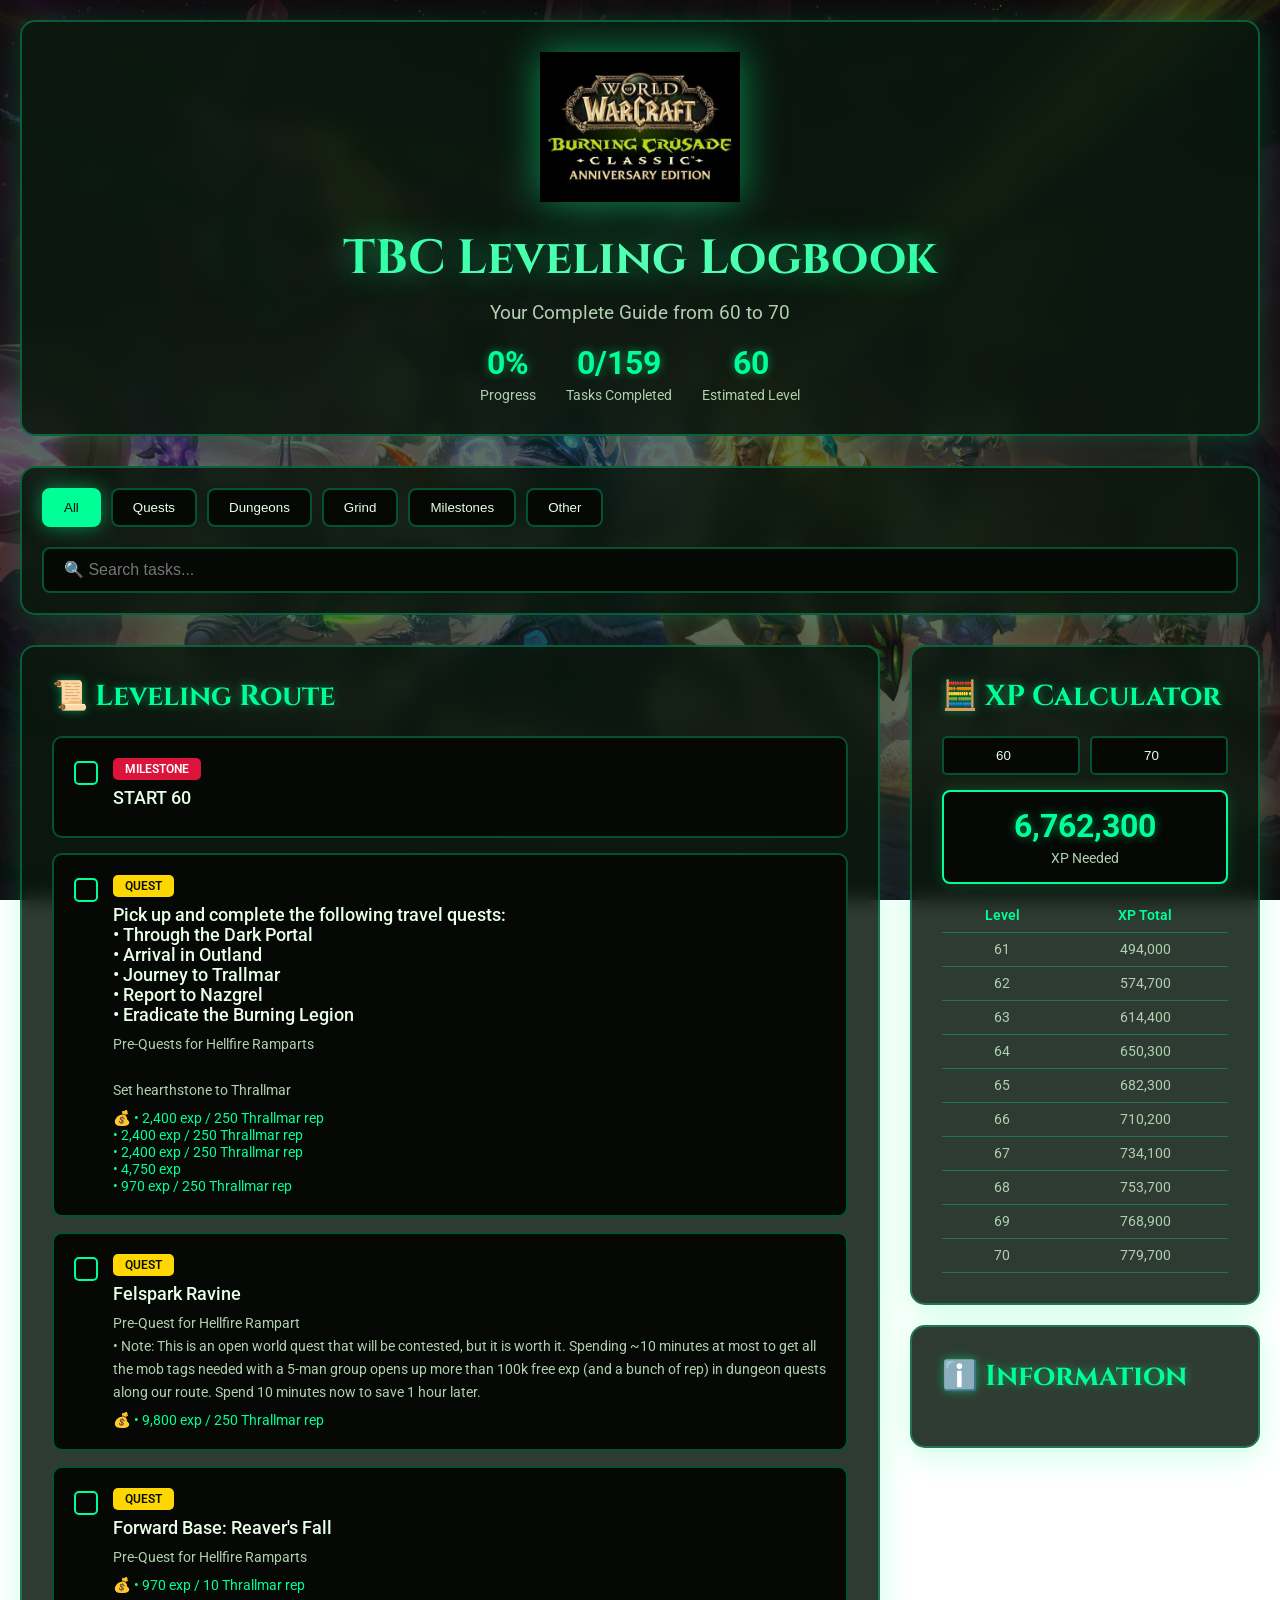
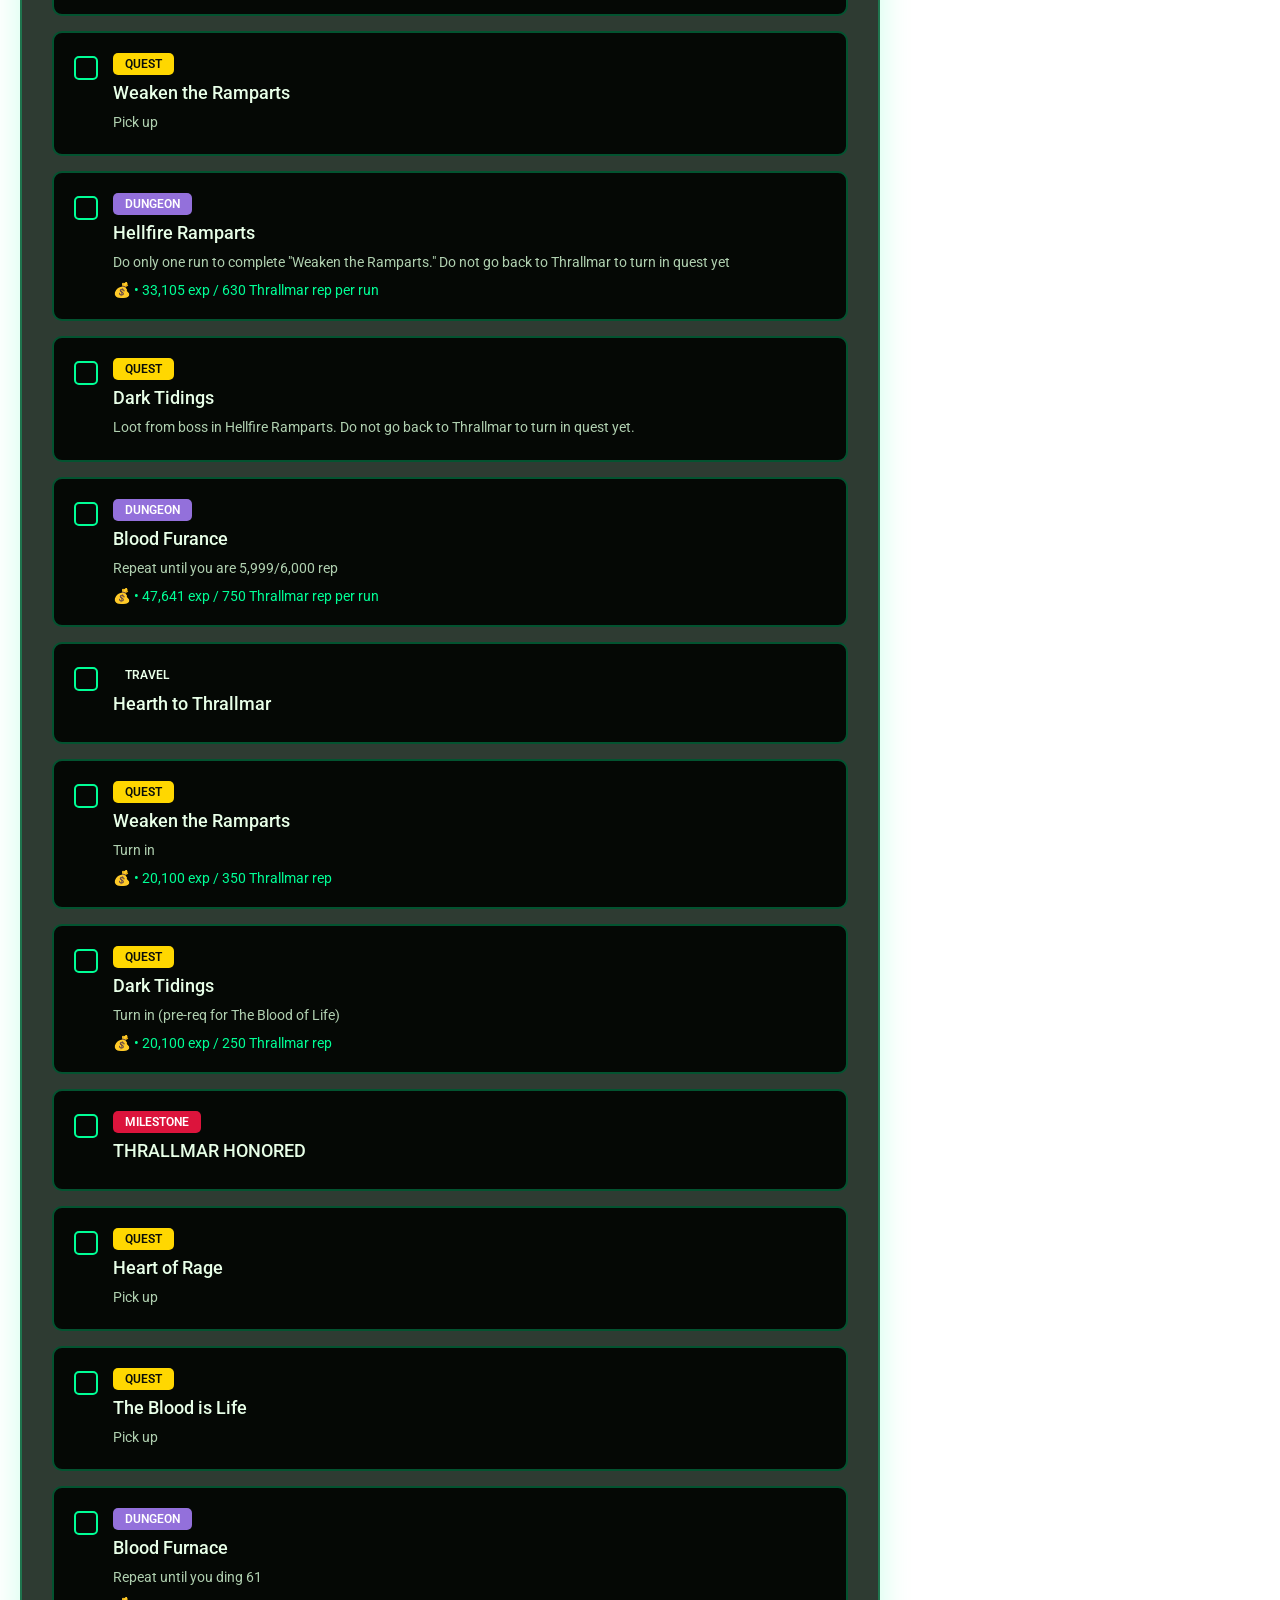
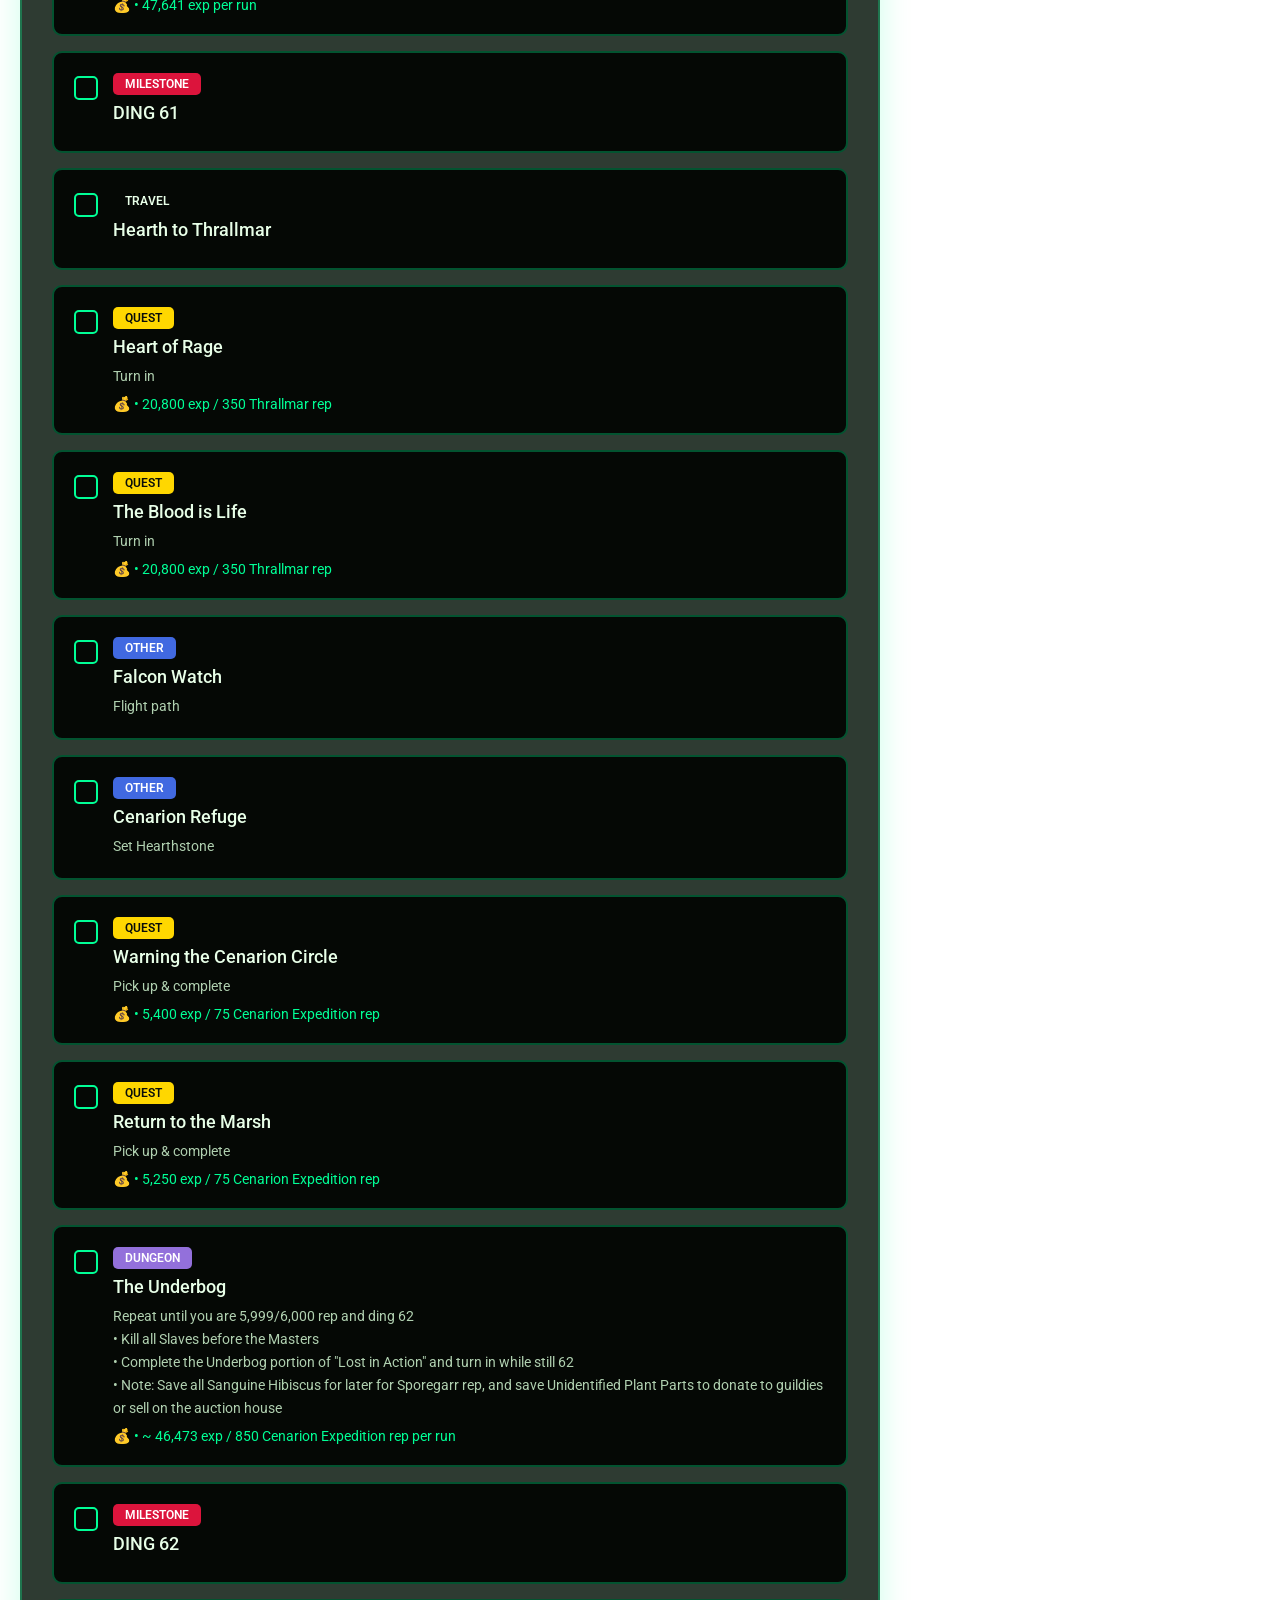
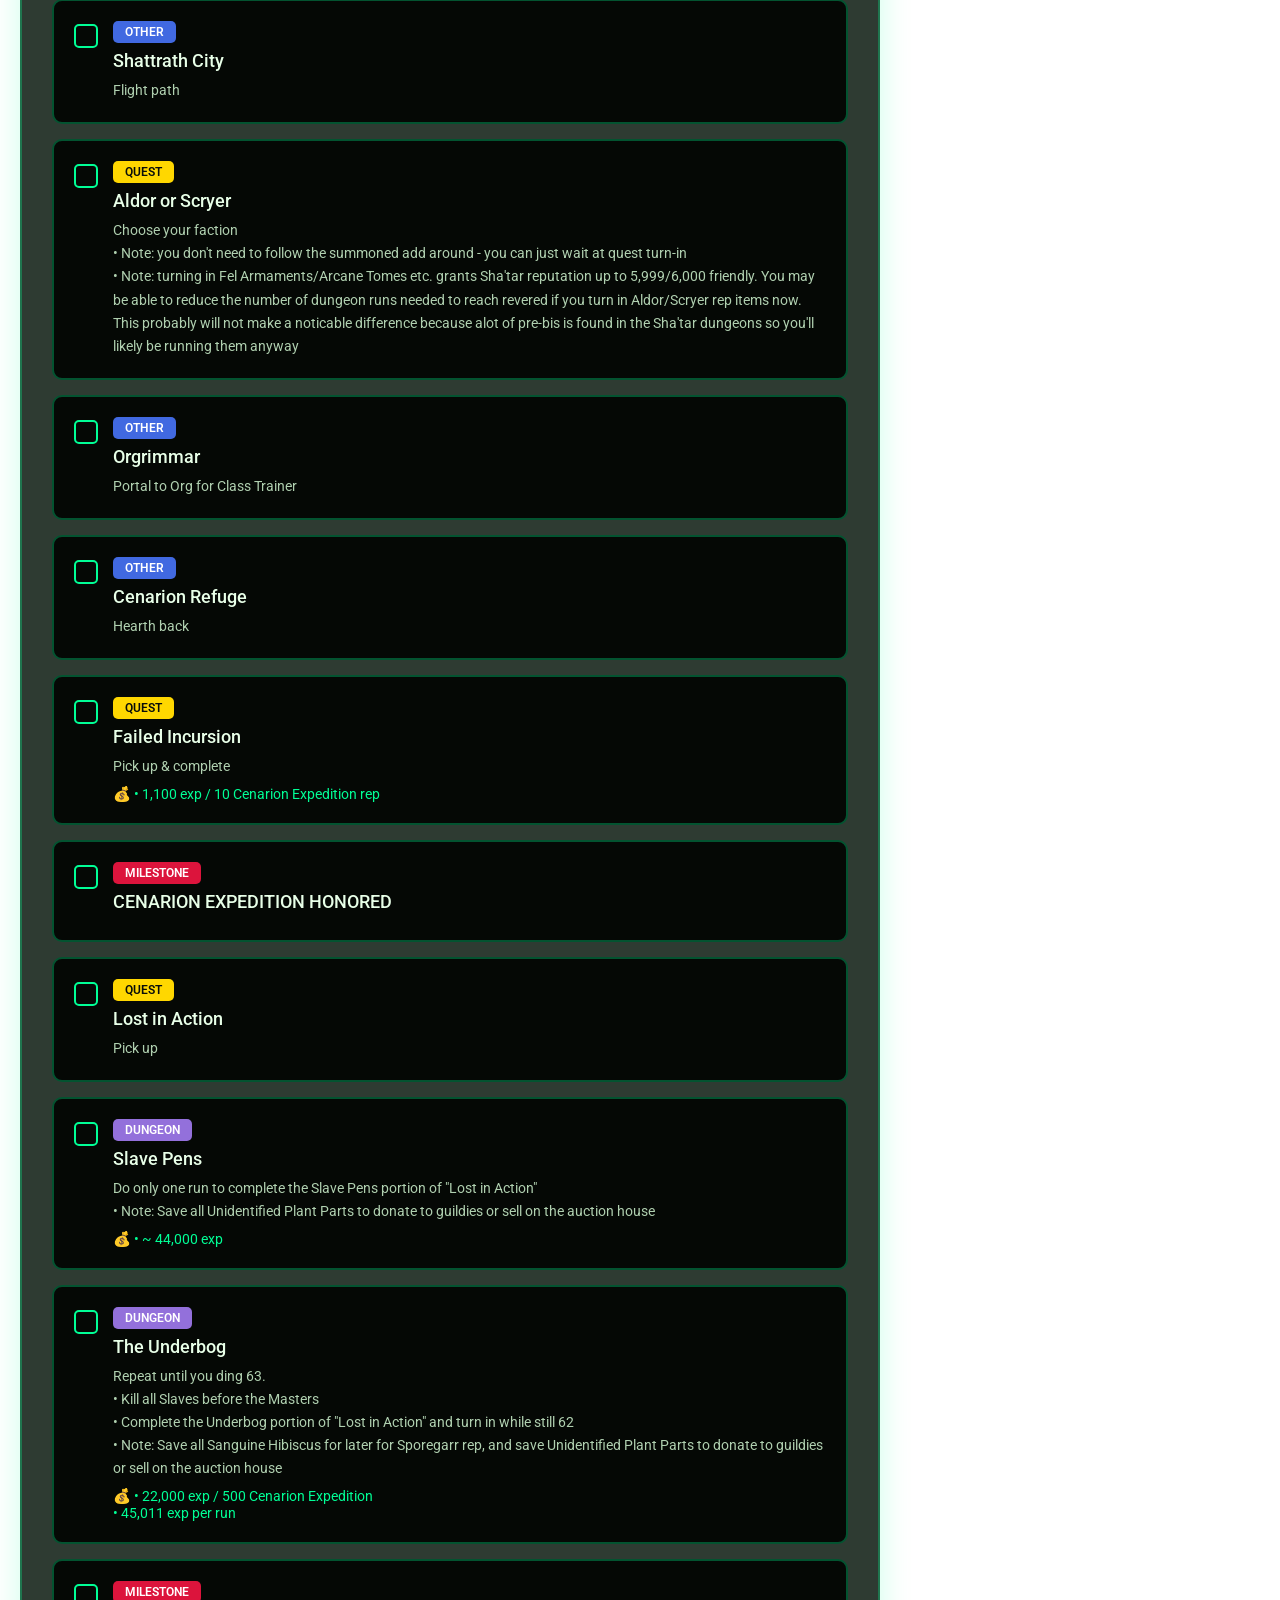
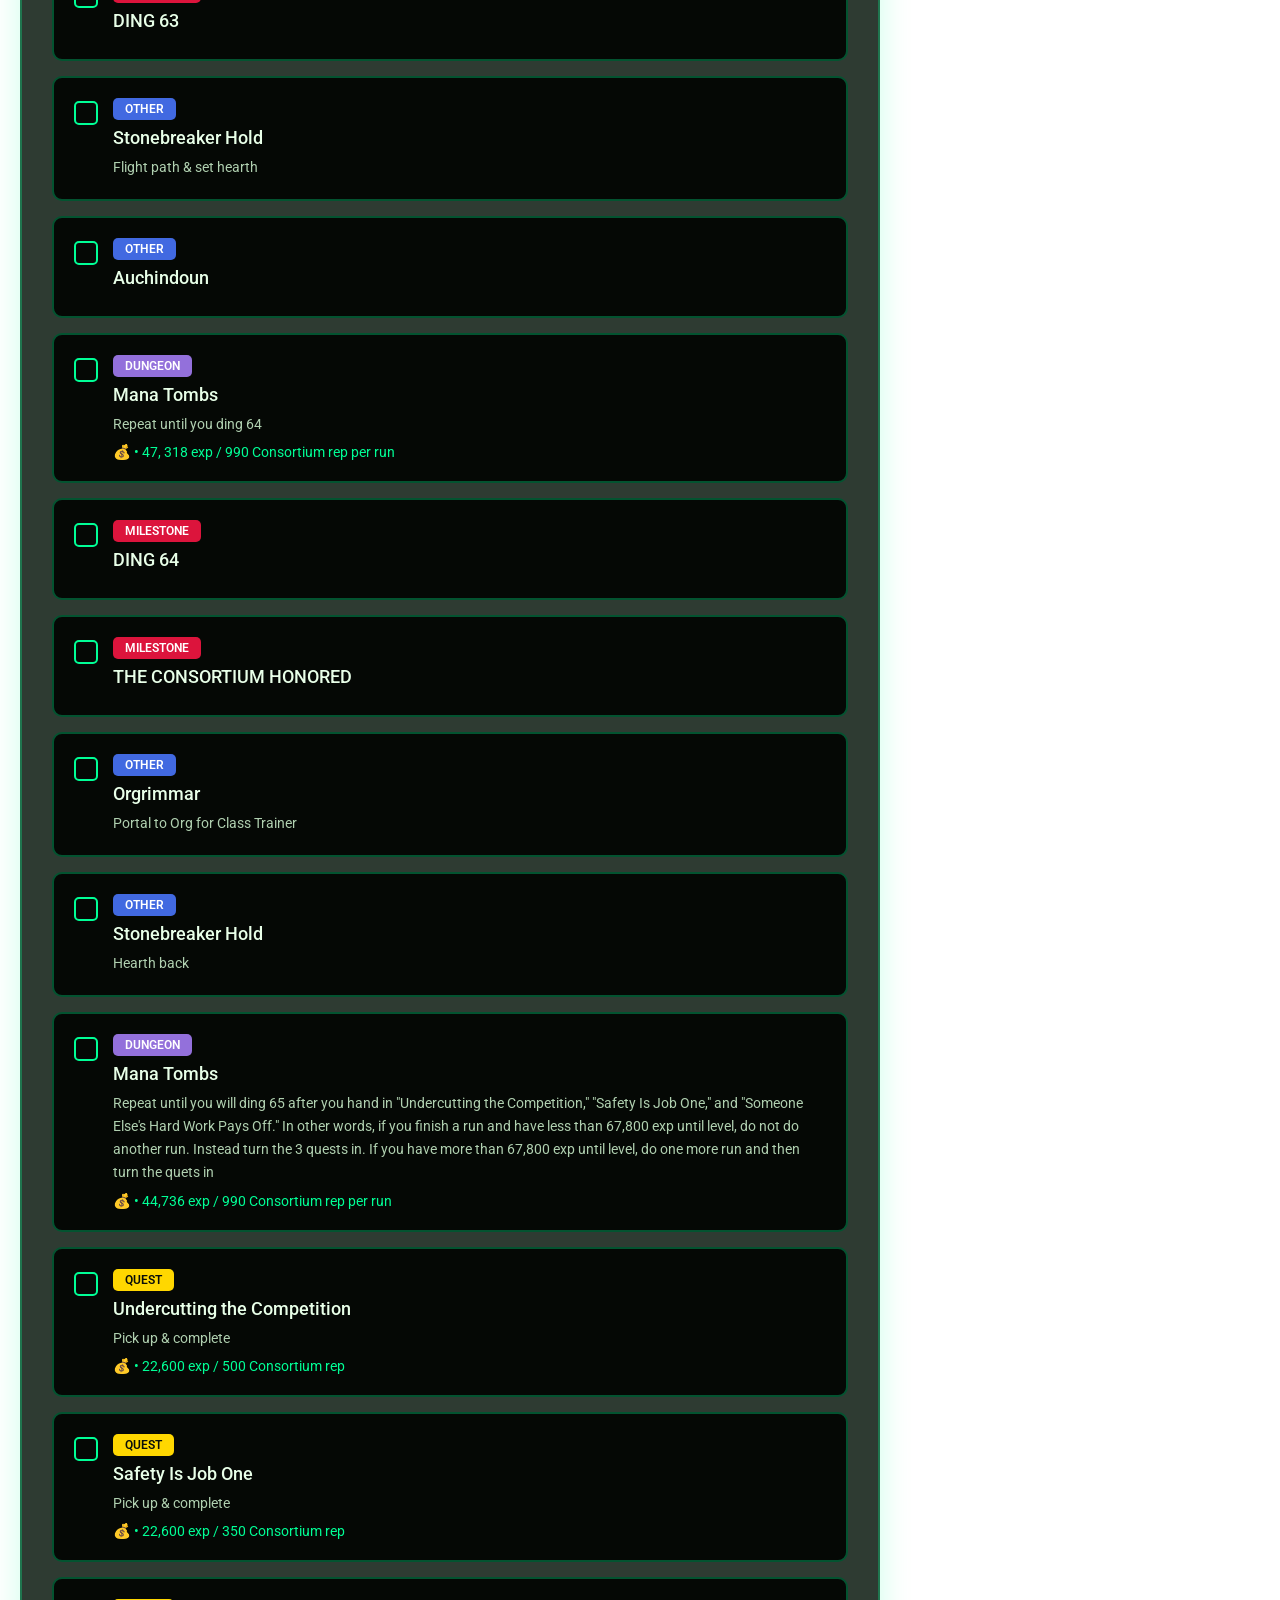
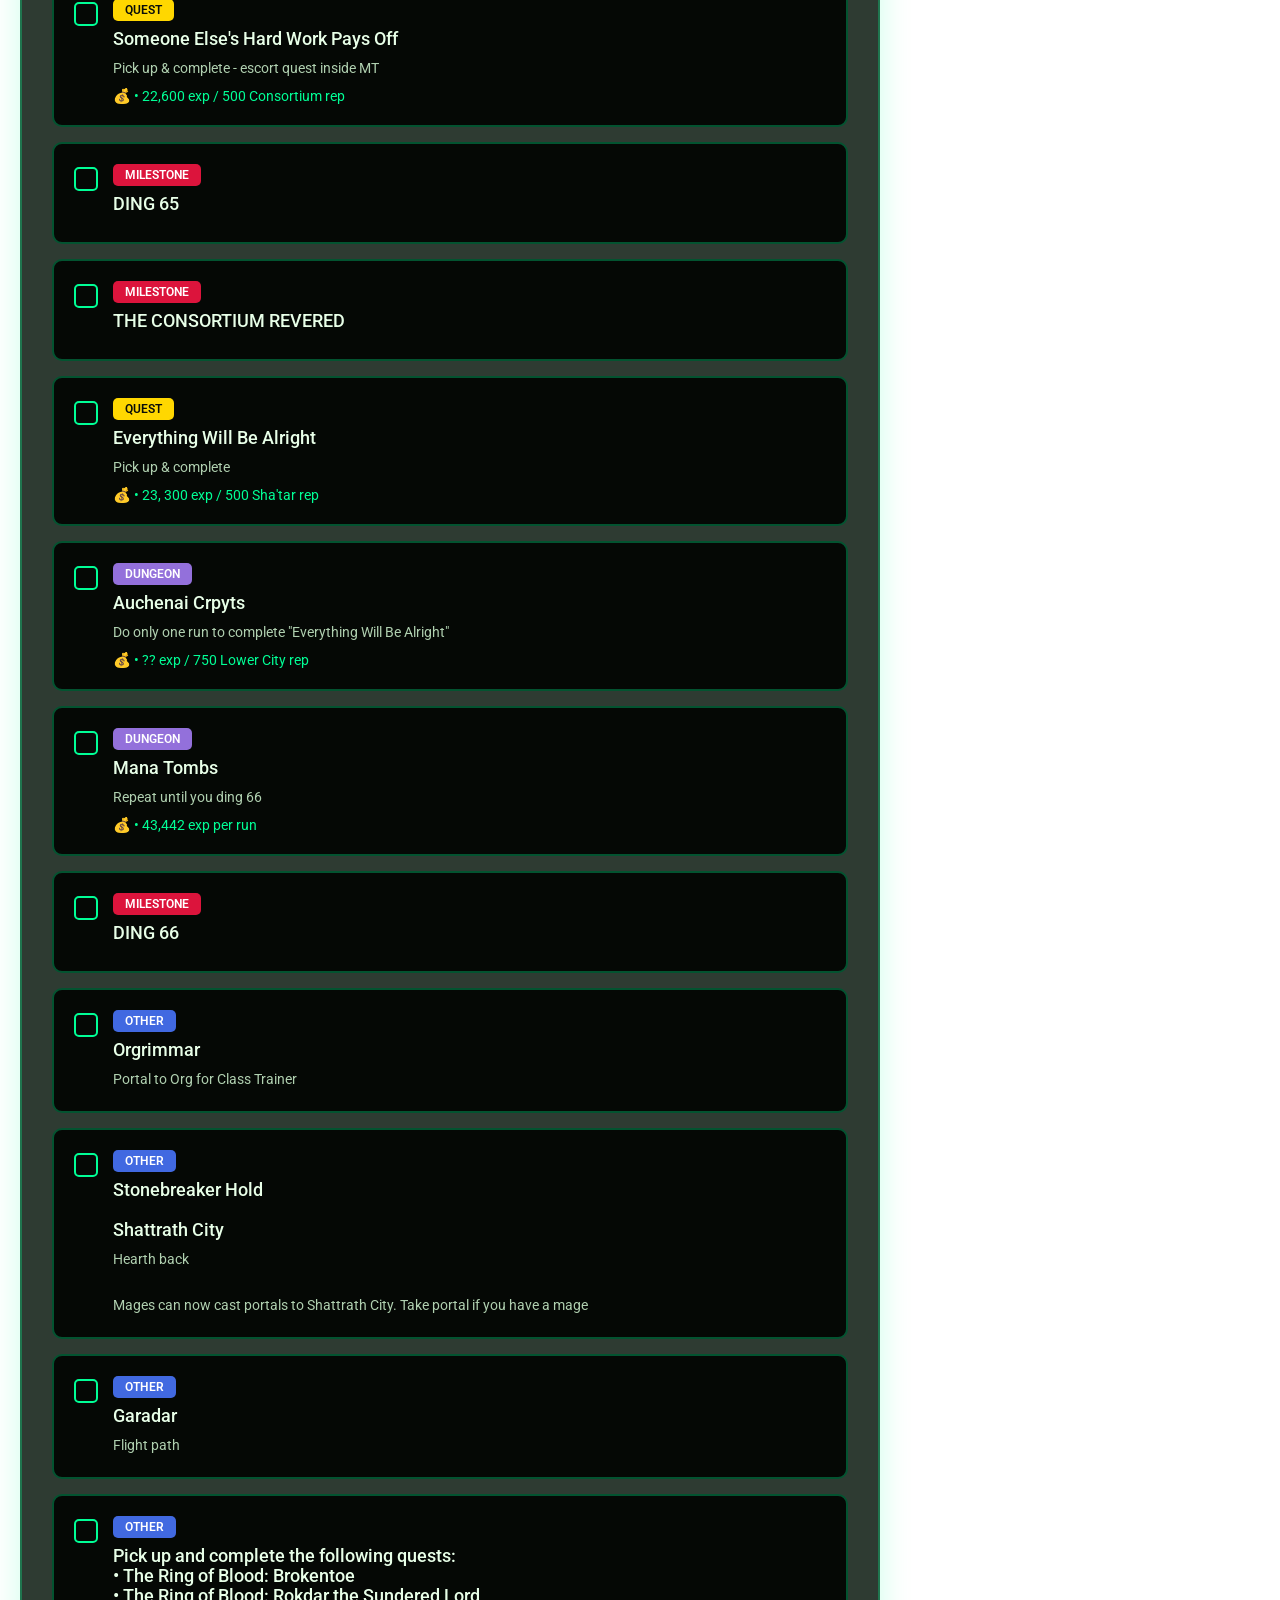
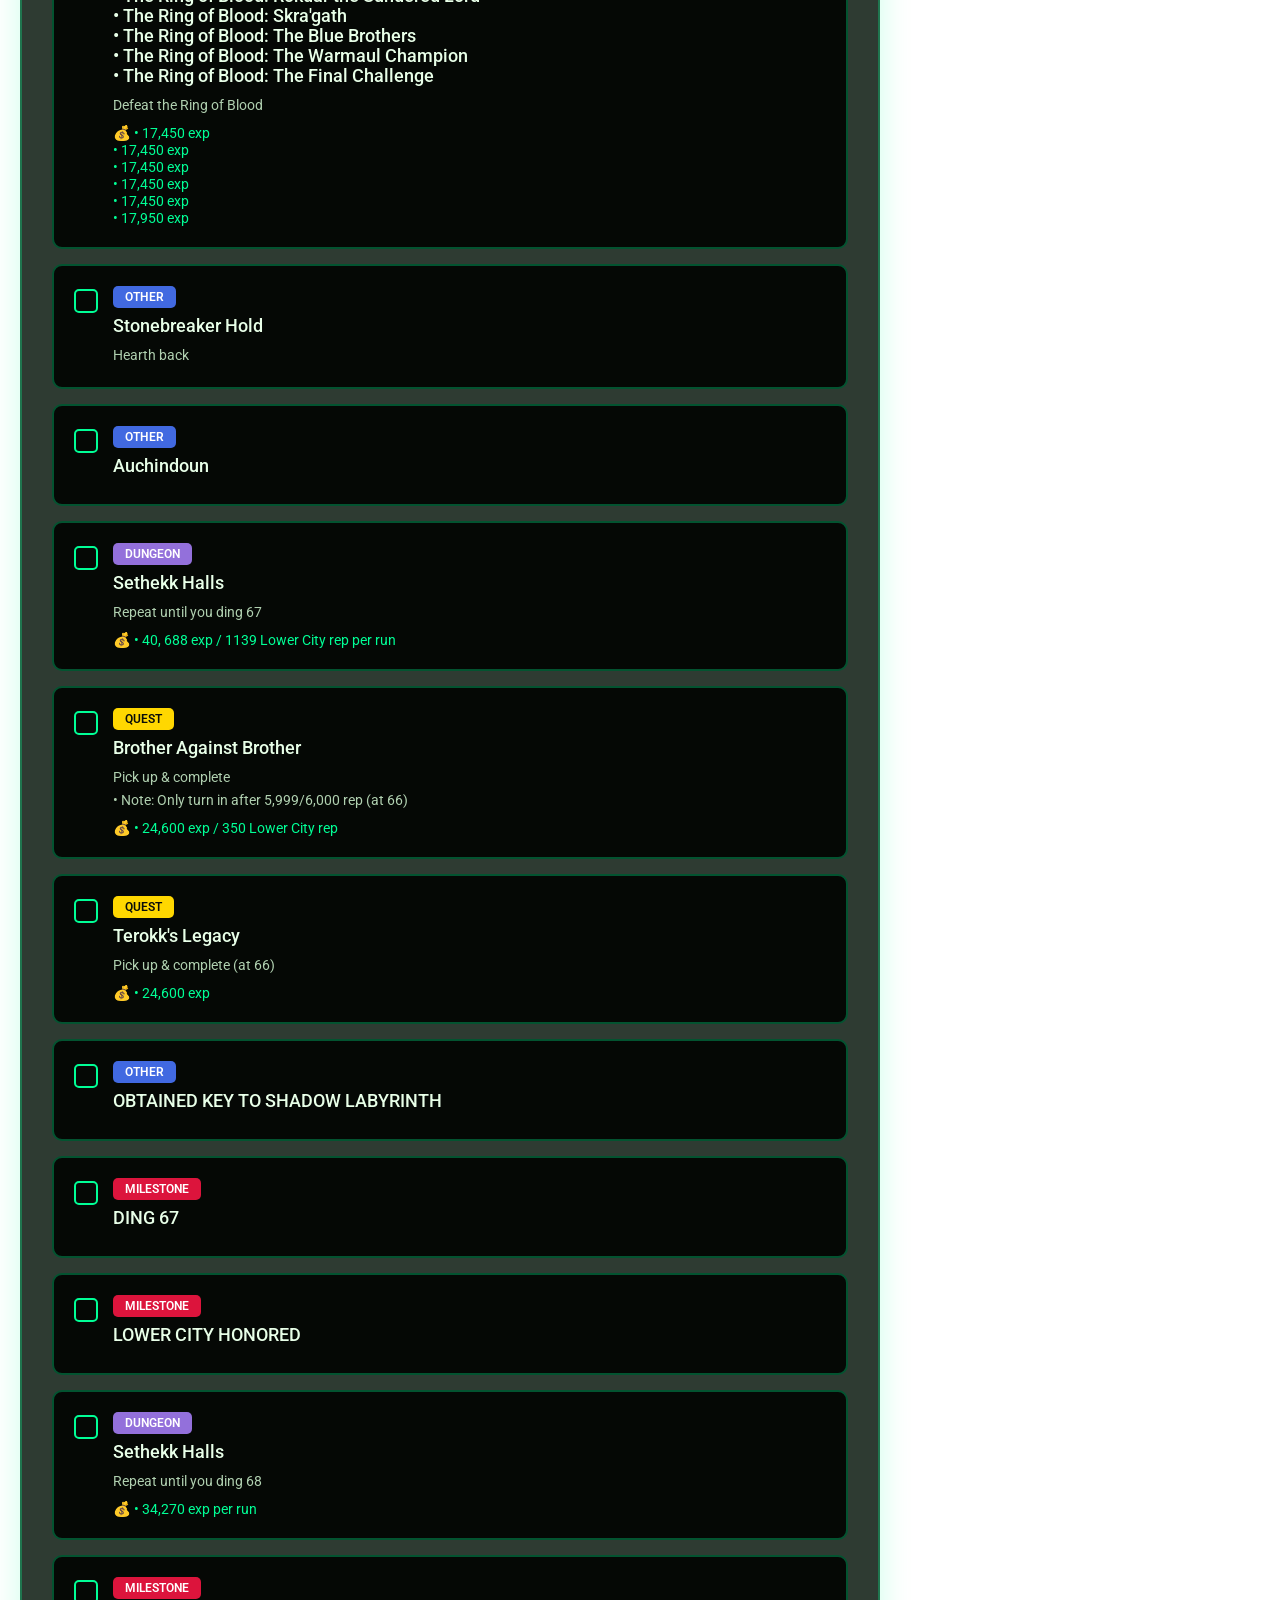
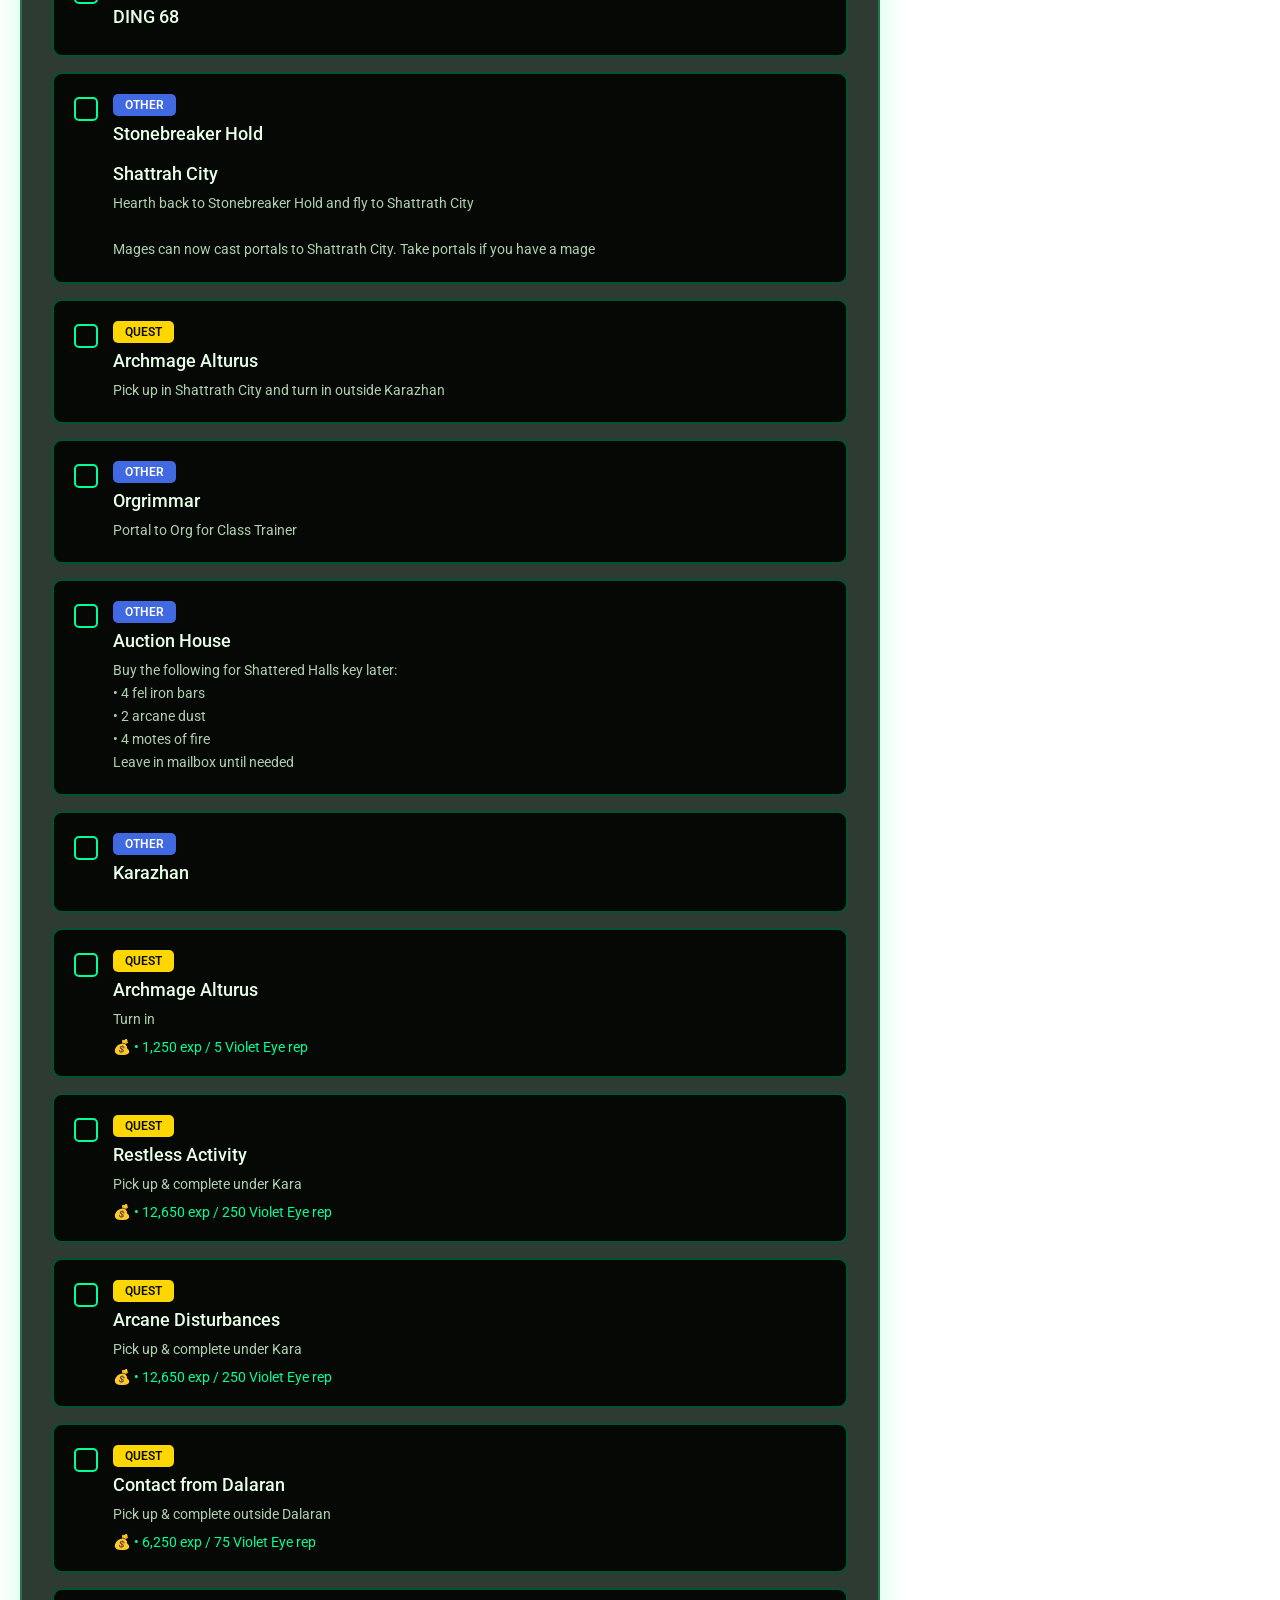
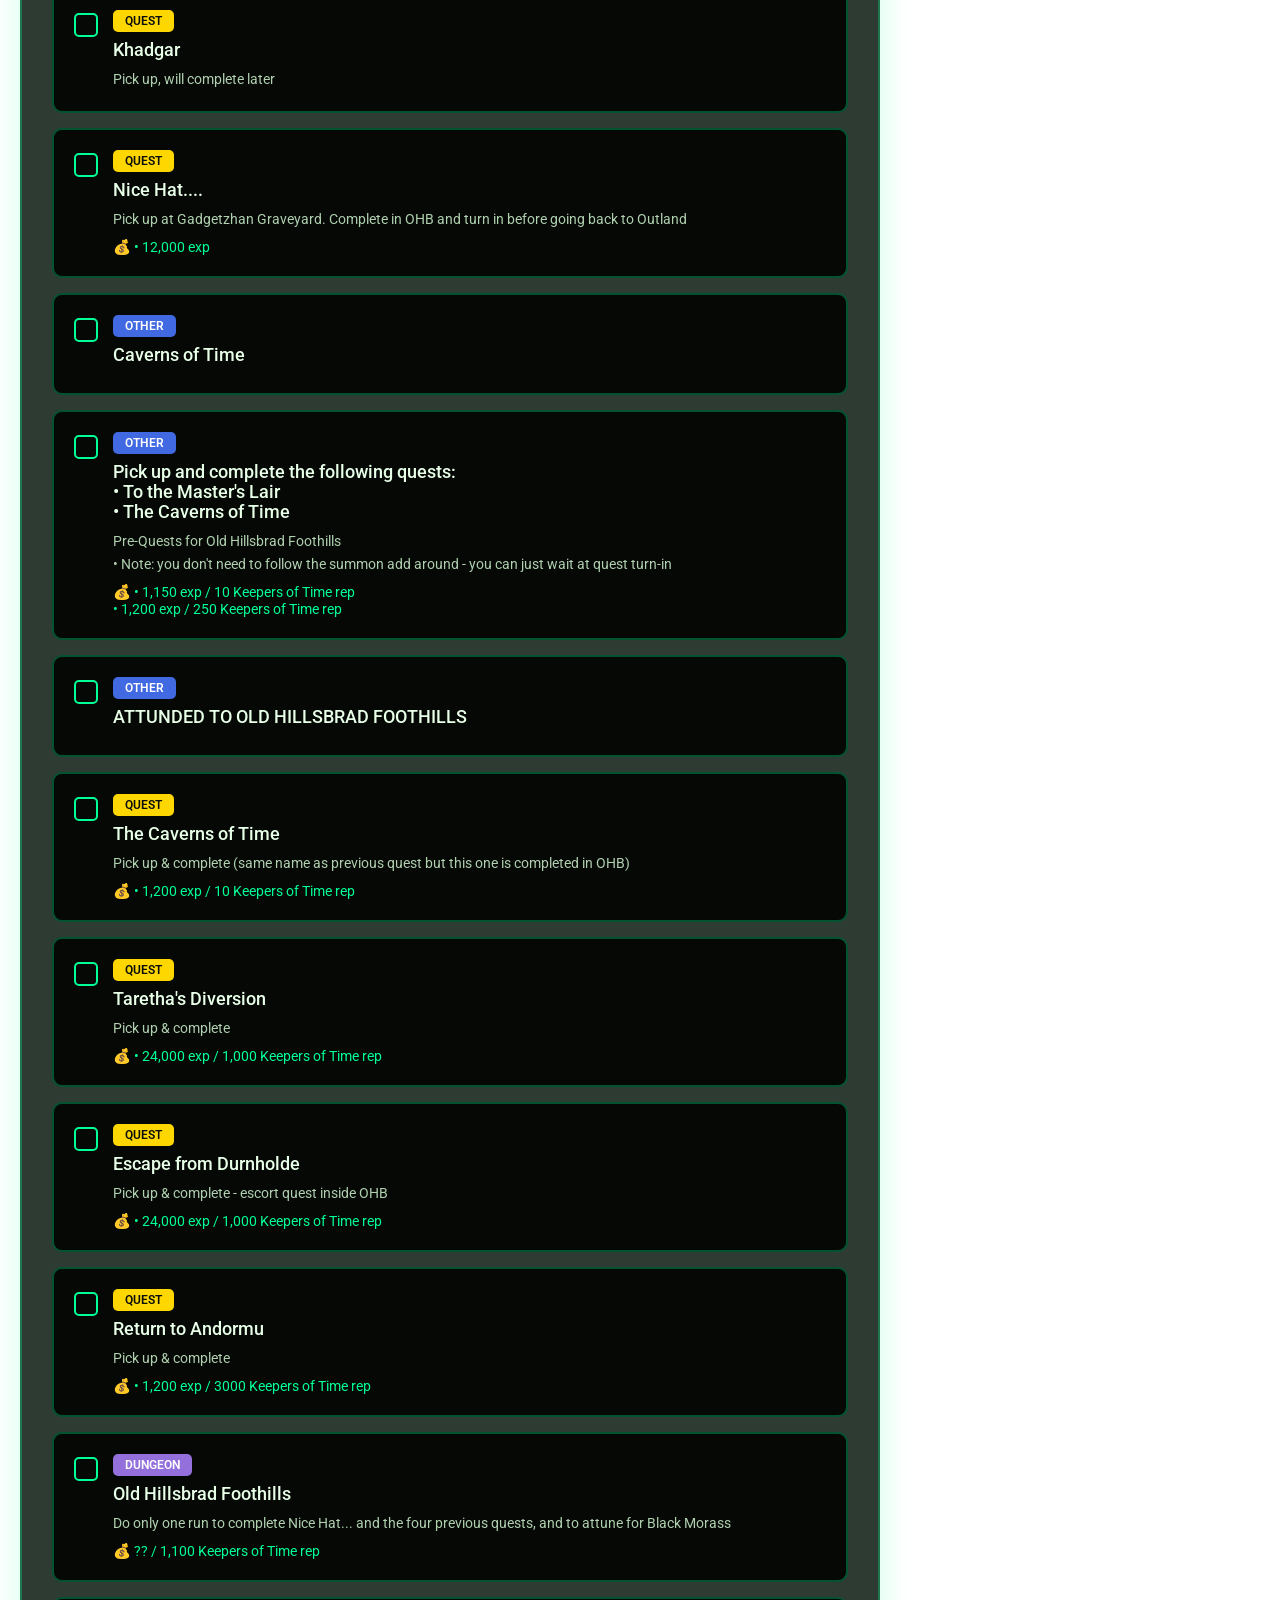
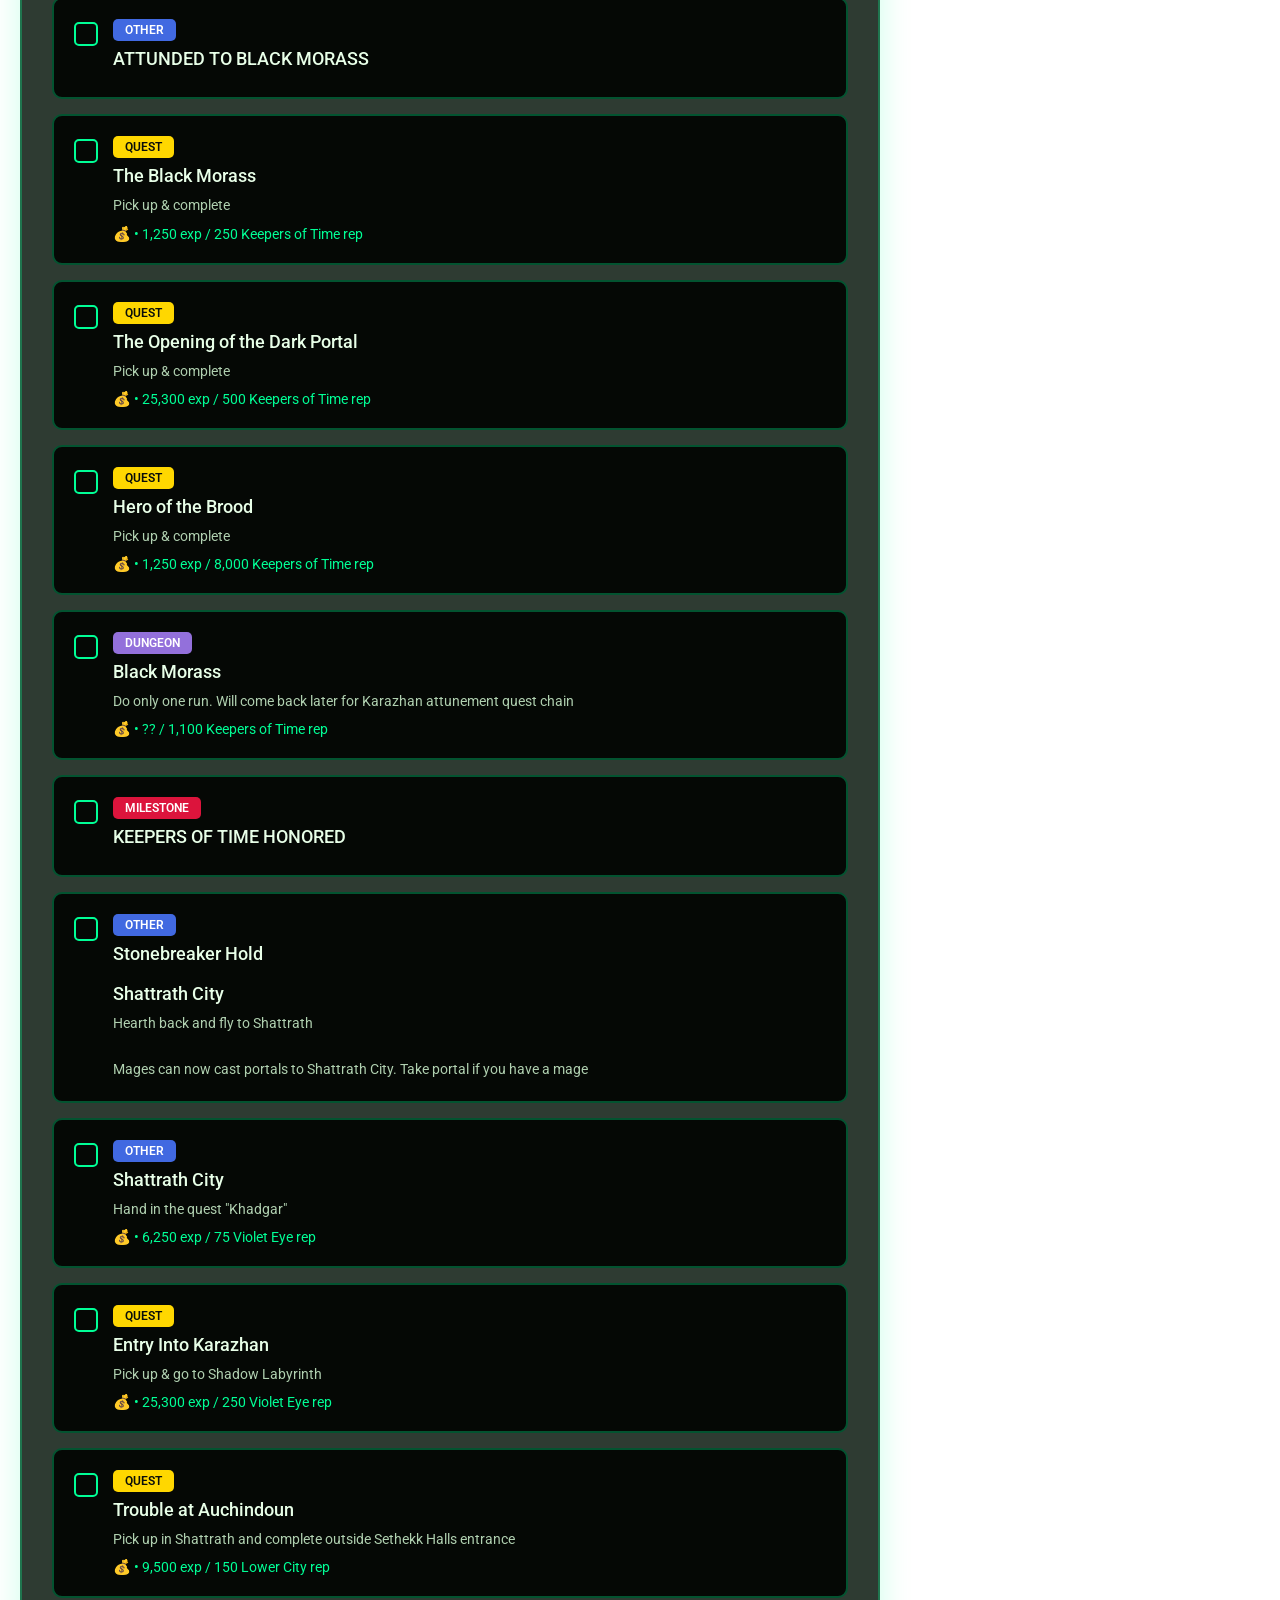
==== commit 90012699: "Deploy final version: TBC green theme + fixed info panel + all 159 tasks" ====
--- a/index_complete.html
+++ b/index_complete.html
@@ -1354,23 +1354,32 @@
 
             const intro = DATA.introduction;
             
-            // Render general_info array
-            if (intro.general_info && Array.isArray(intro.general_info)) {
-                intro.general_info.forEach(infoText => {
-                    const section = document.createElement('div');
-                    section.className = 'info-section';
-                    
-                    const content = document.createElement('div');
-                    content.style.color = 'var(--text-secondary)';
-                    content.style.fontSize = '0.9rem';
-                    content.style.lineHeight = '1.6';
-                    content.style.whiteSpace = 'pre-wrap';
-                    content.style.marginBottom = '15px';
-                    content.textContent = infoText;
-                    
-                    section.appendChild(content);
-                    infoPanel.appendChild(section);
+            if (intro.general_tips) {
+                const section = document.createElement('div');
+                section.className = 'info-section';
+                section.innerHTML = '<h3>General Tips</h3>';
+                const ul = document.createElement('ul');
+                intro.general_tips.forEach(tip => {
+                    const li = document.createElement('li');
+                    li.textContent = tip;
+                    ul.appendChild(li);
                 });
+                section.appendChild(ul);
+                infoPanel.appendChild(section);
+            }
+
+            if (intro.key_requirements) {
+                const section = document.createElement('div');
+                section.className = 'info-section';
+                section.innerHTML = '<h3>Key Requirements</h3>';
+                const ul = document.createElement('ul');
+                intro.key_requirements.forEach(req => {
+                    const li = document.createElement('li');
+                    li.textContent = req;
+                    ul.appendChild(li);
+                });
+                section.appendChild(ul);
+                infoPanel.appendChild(section);
             }
         }
 
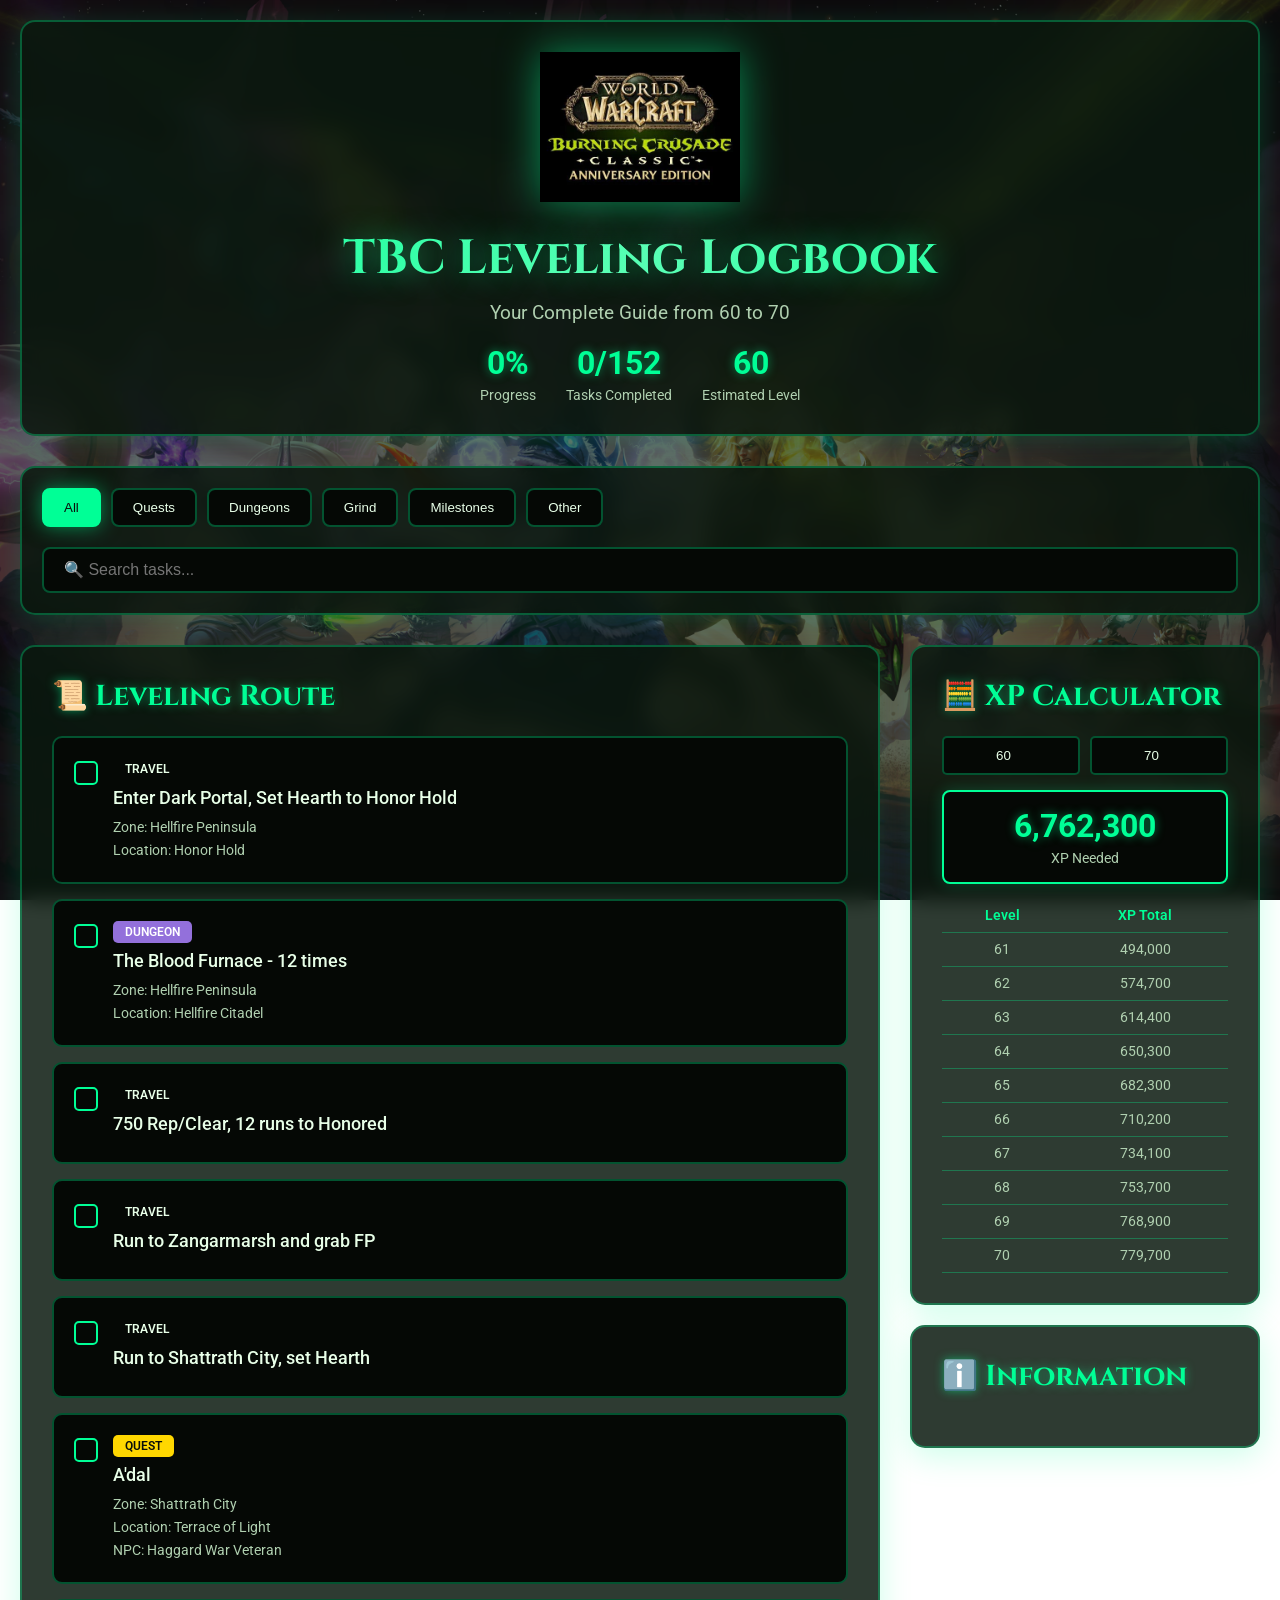
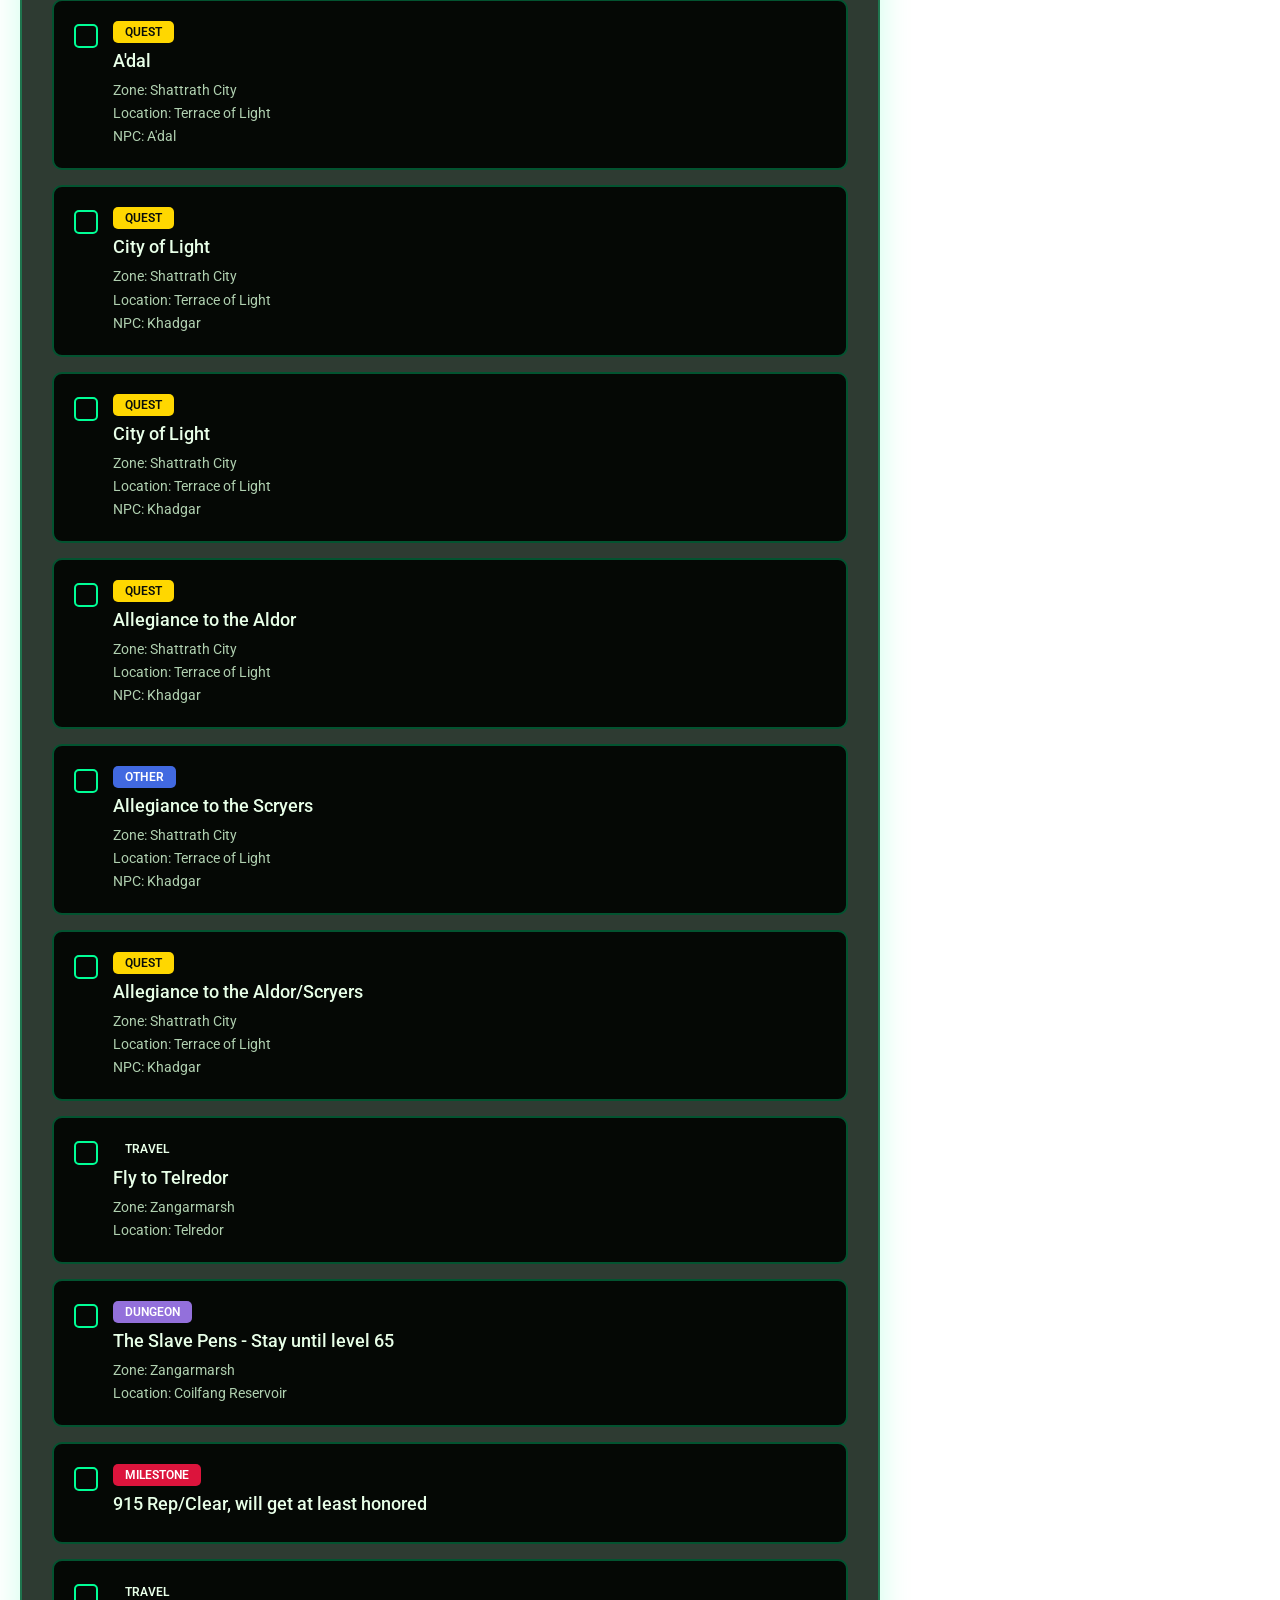
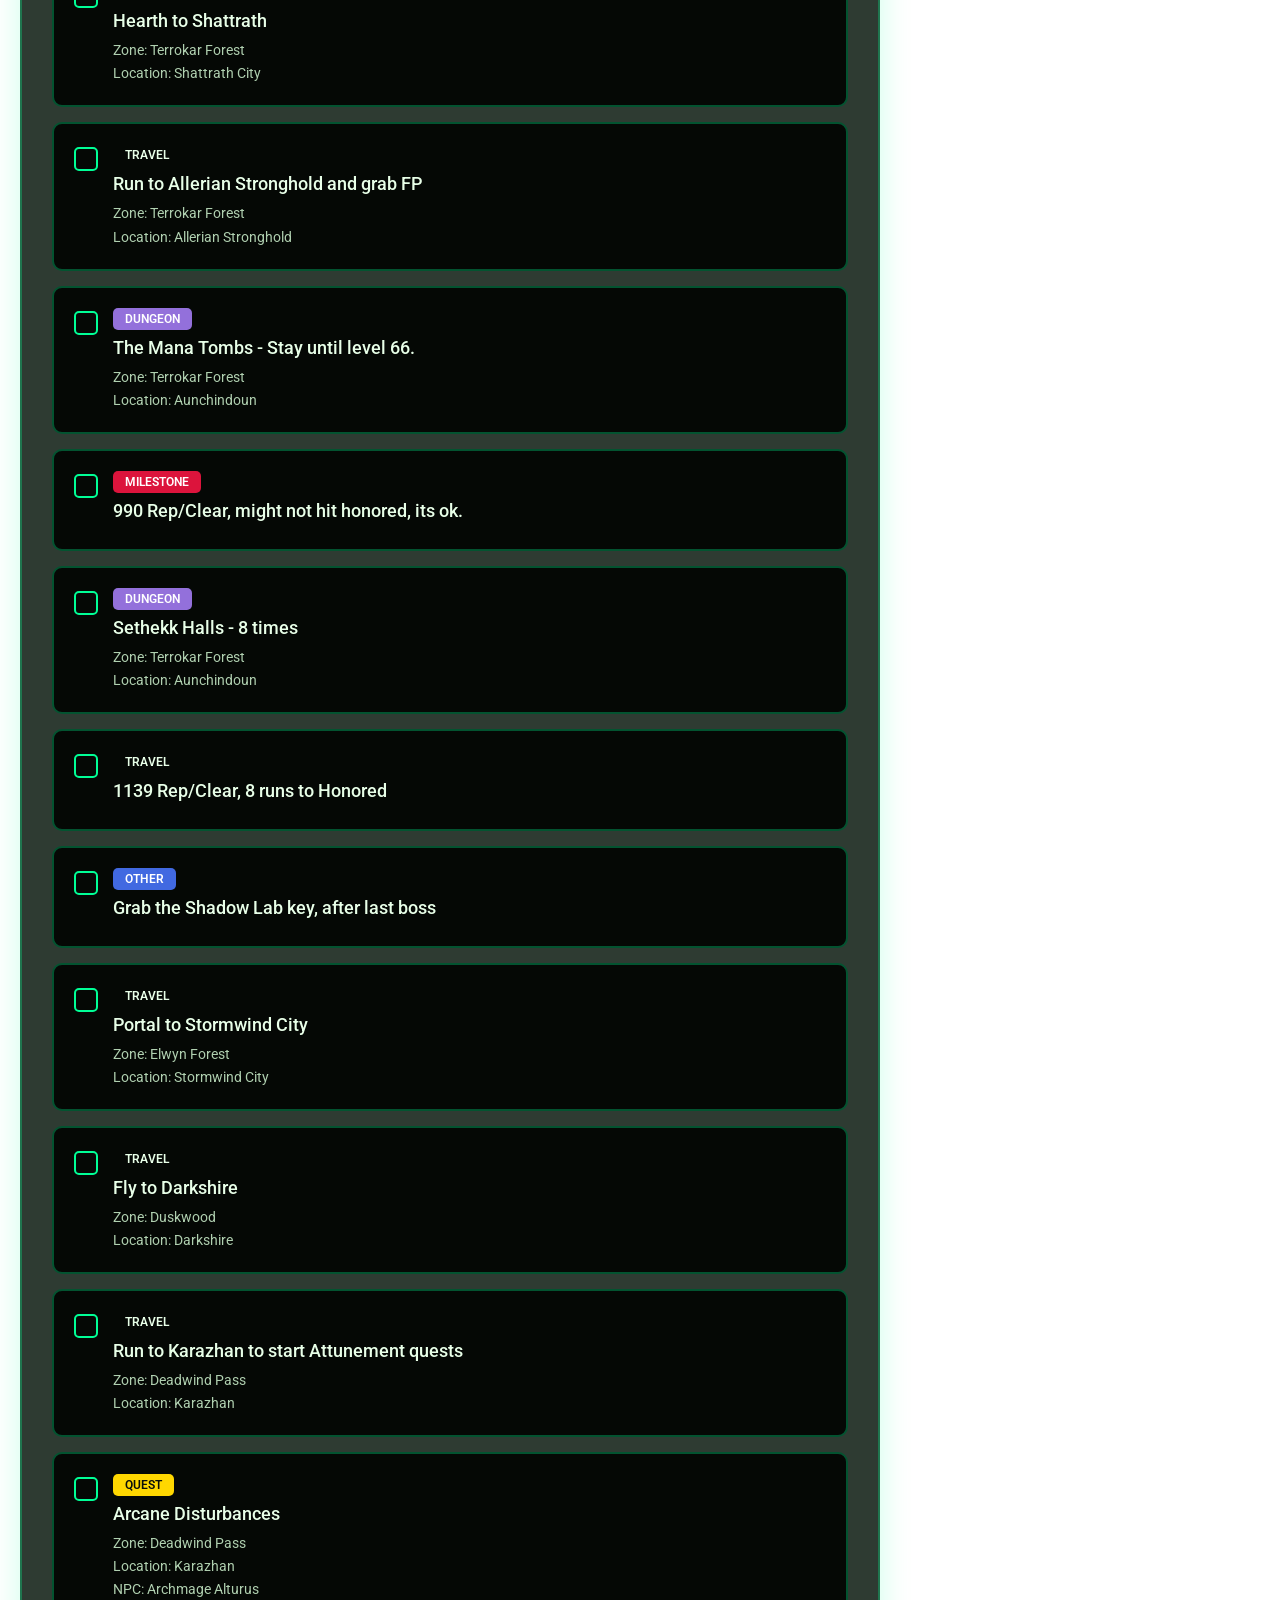
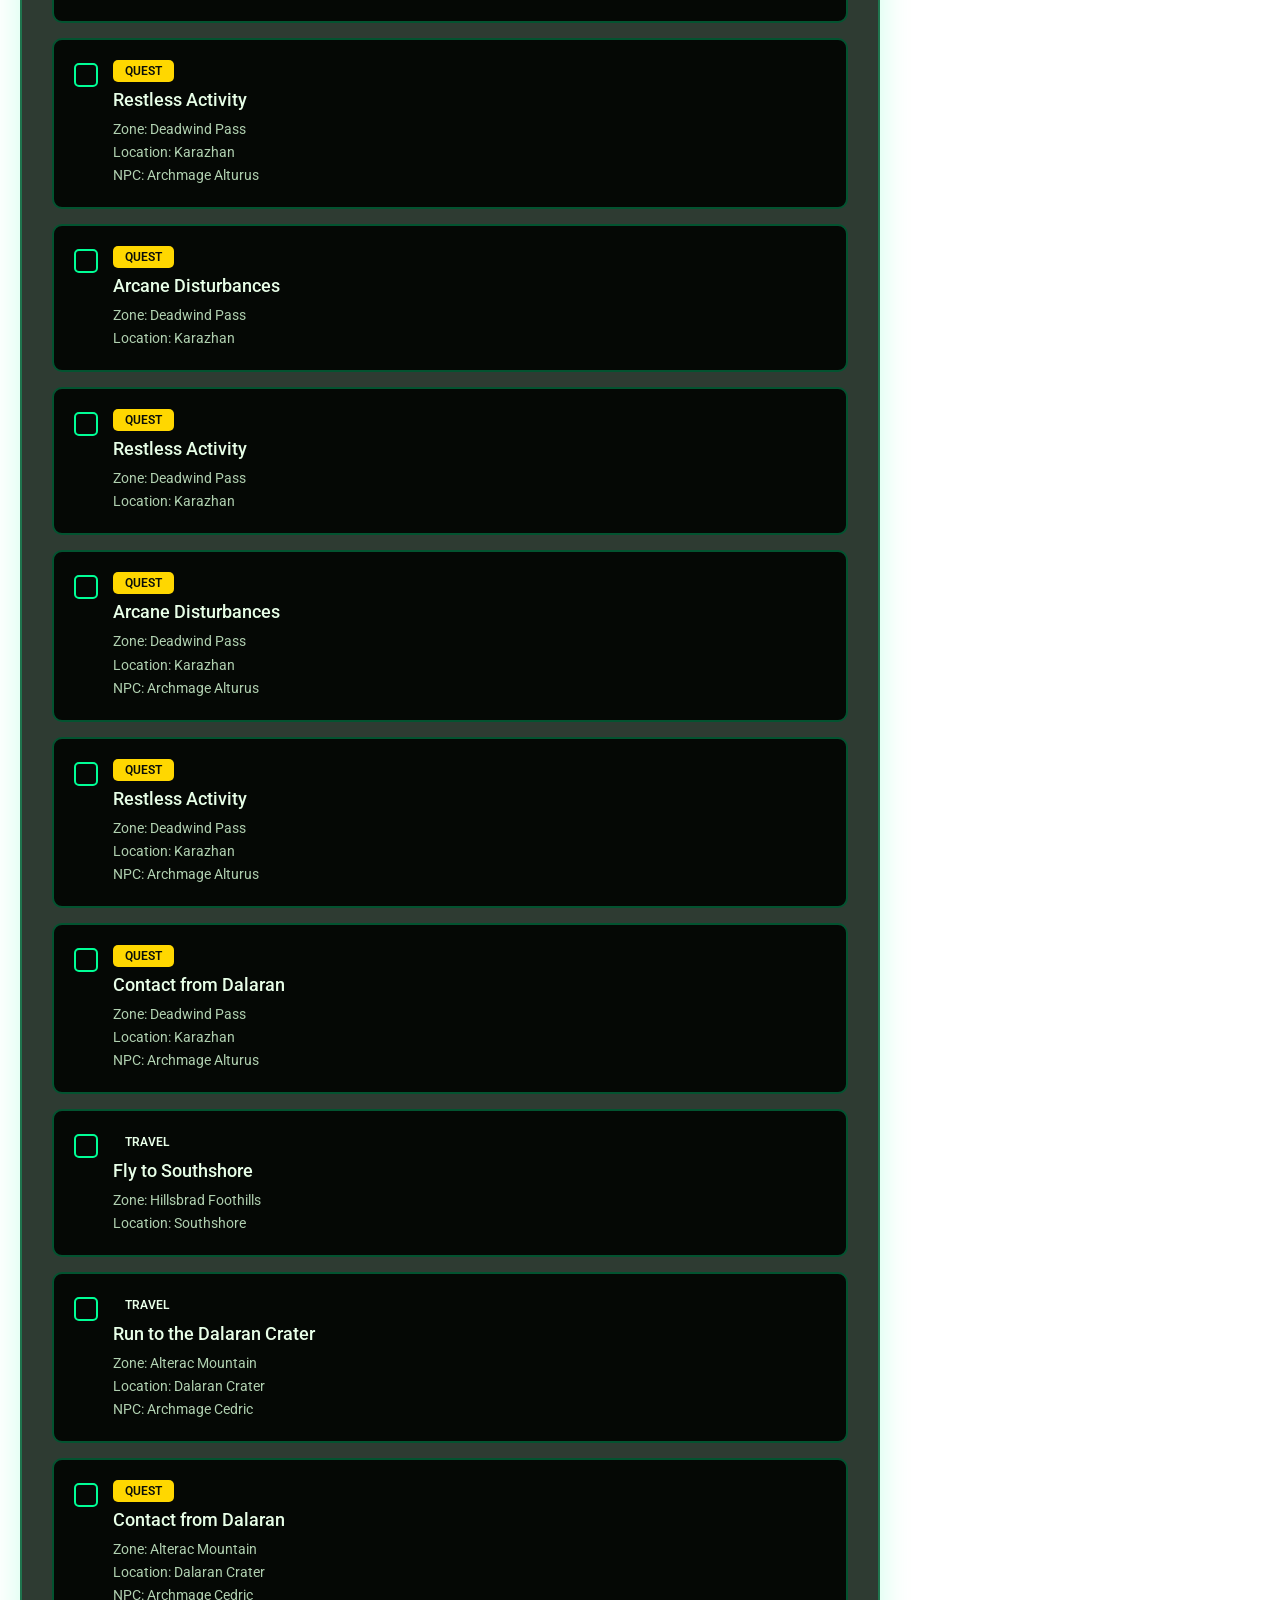
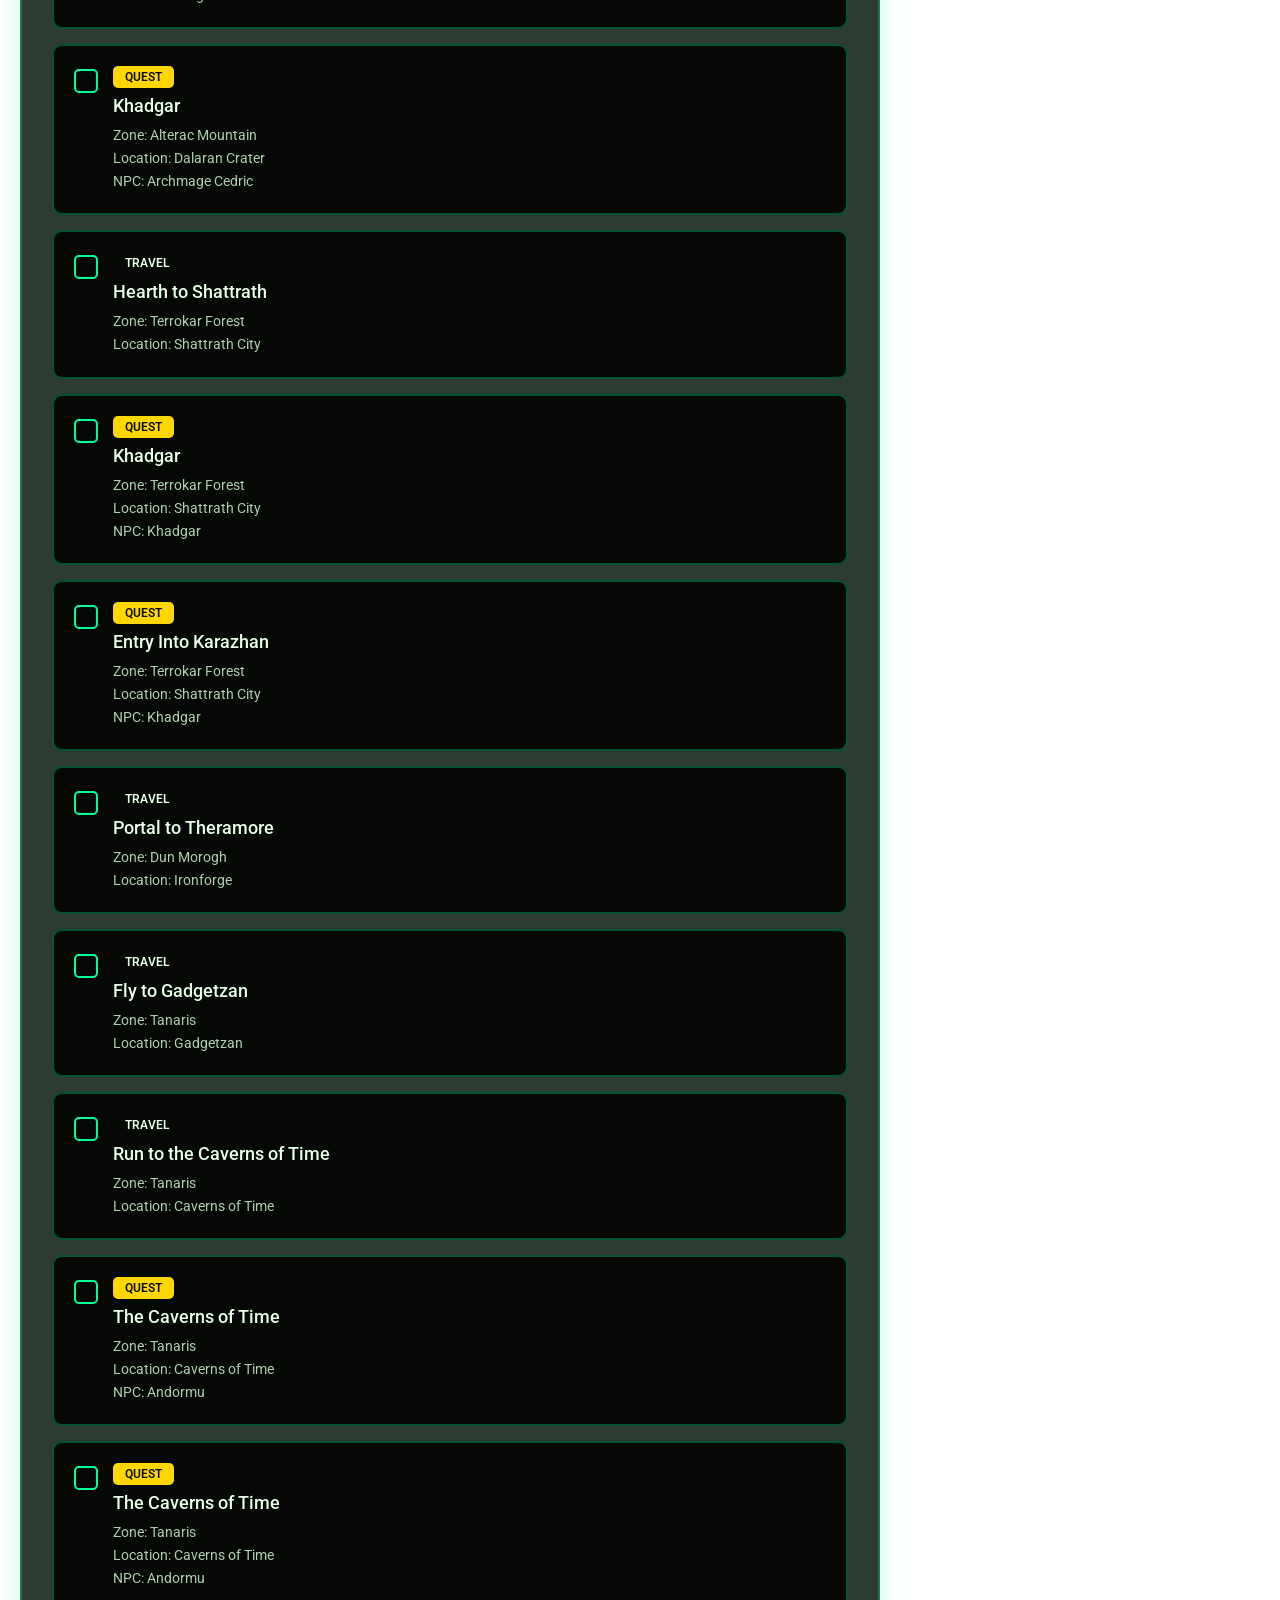
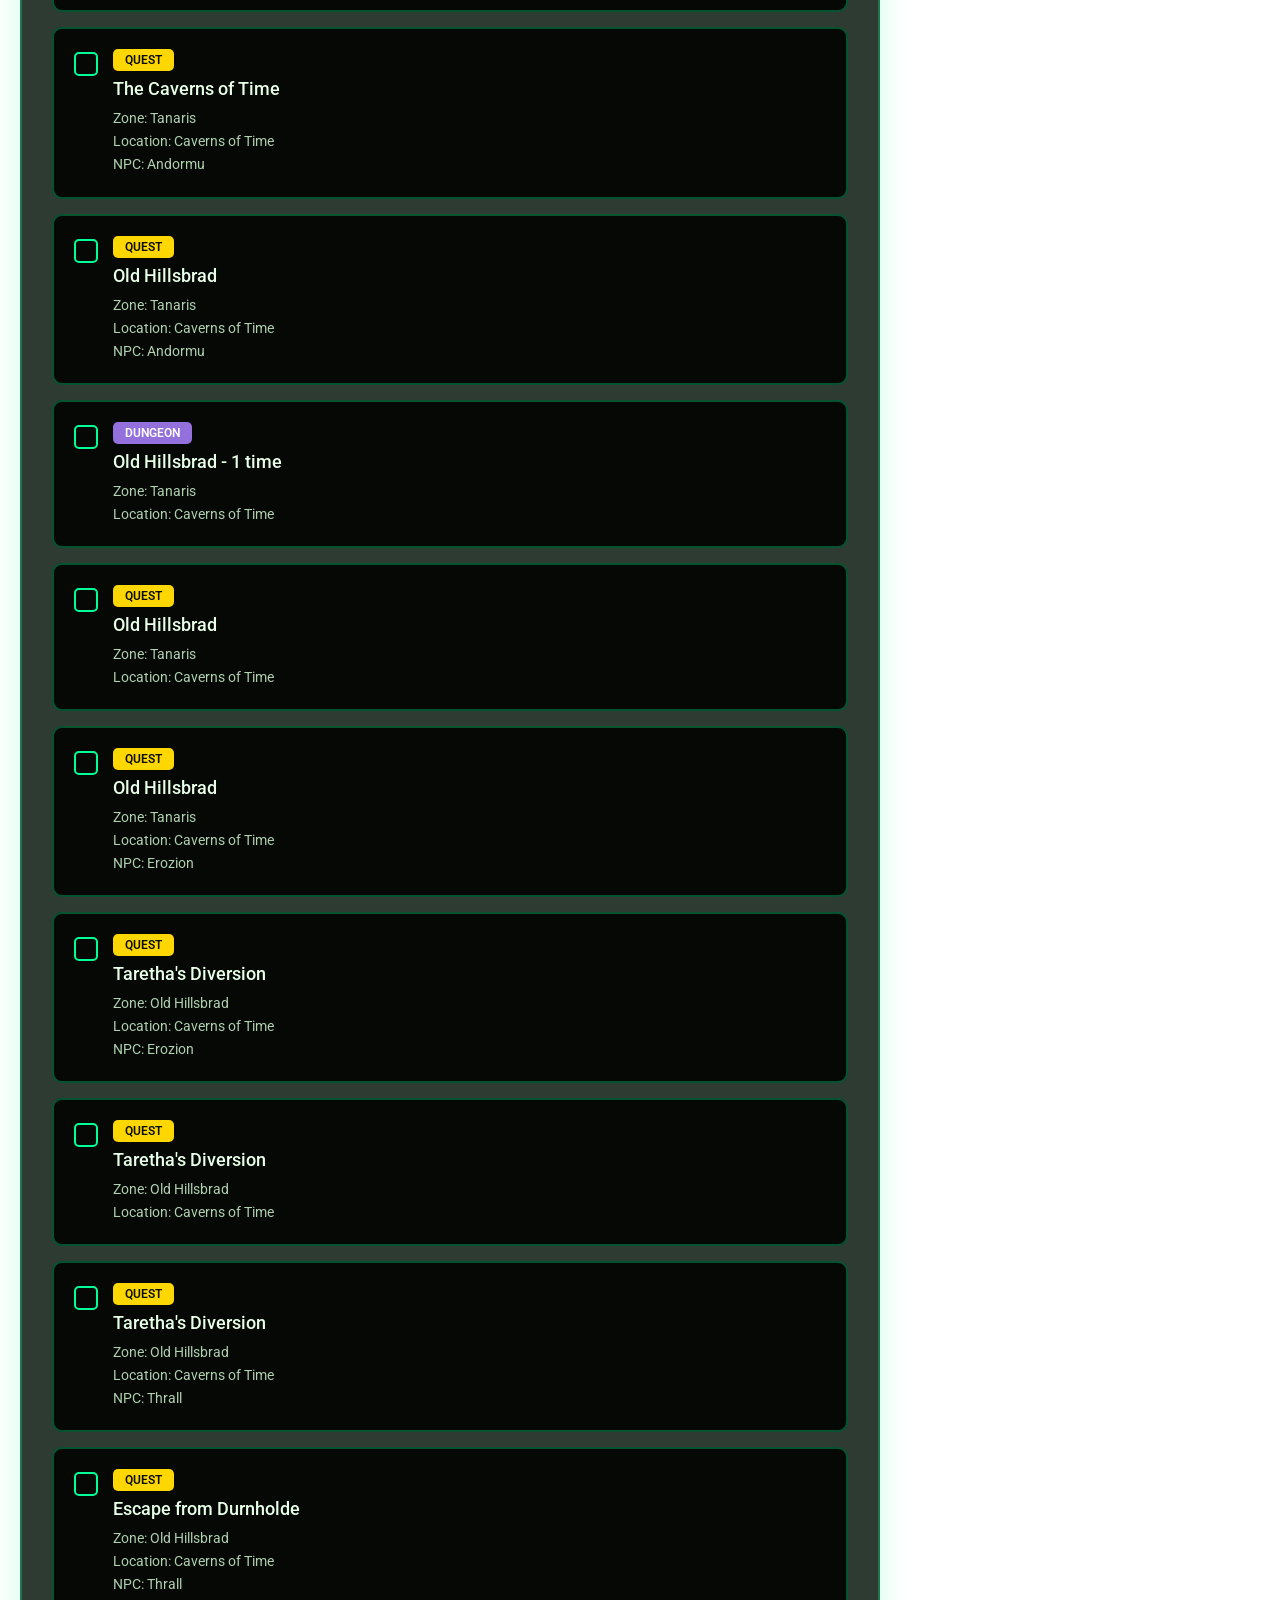
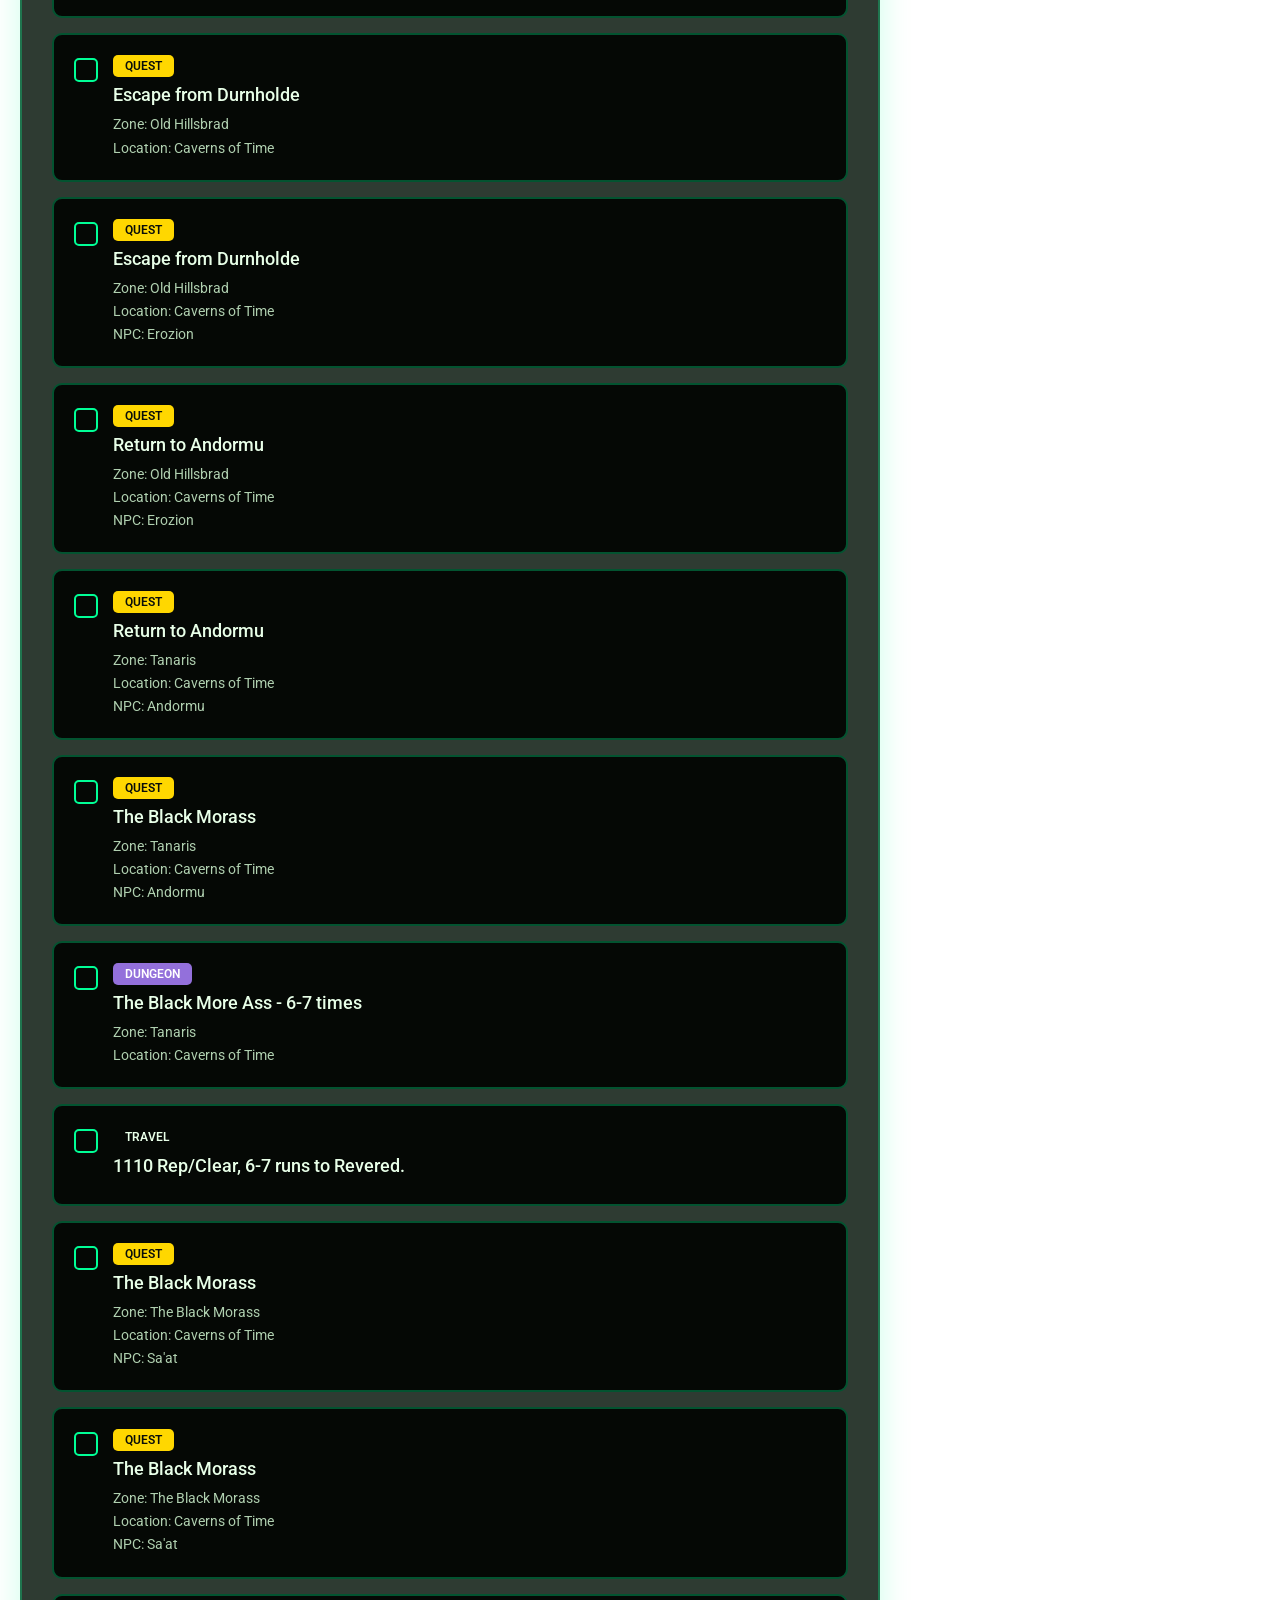
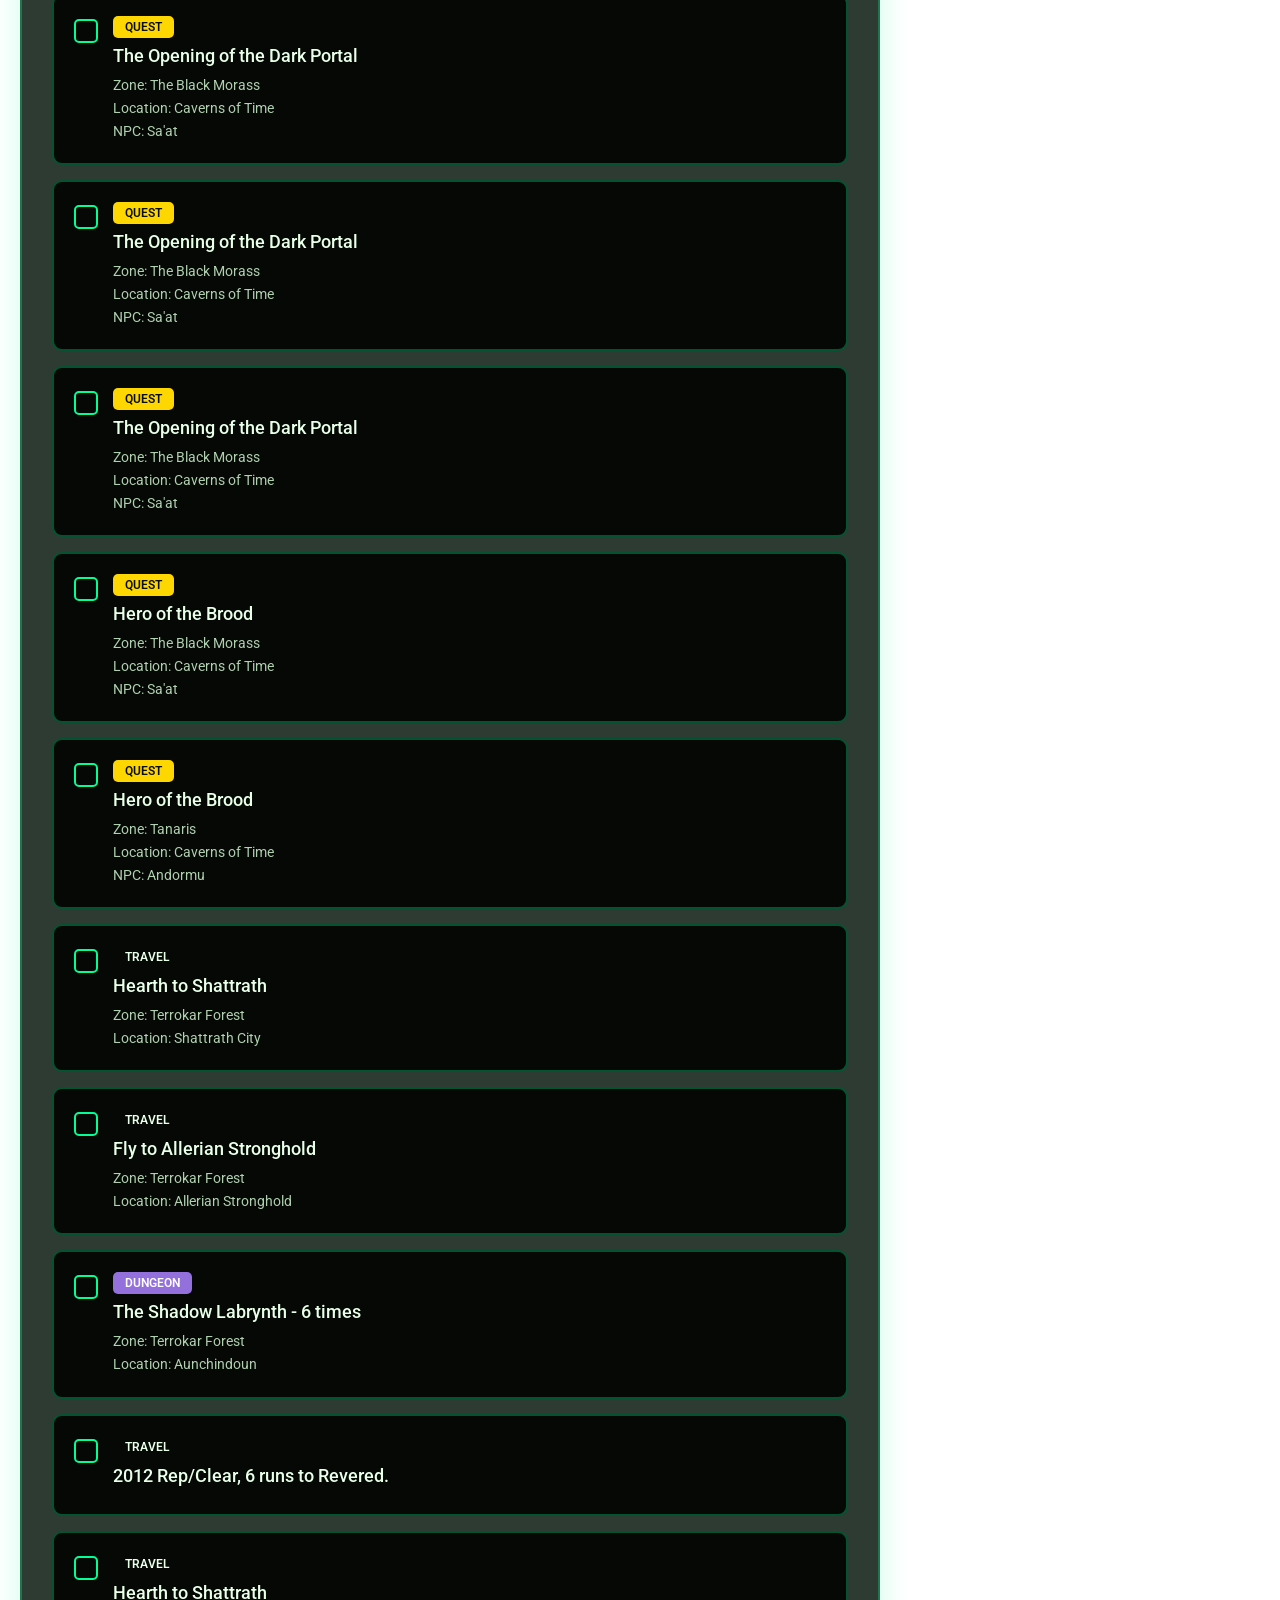
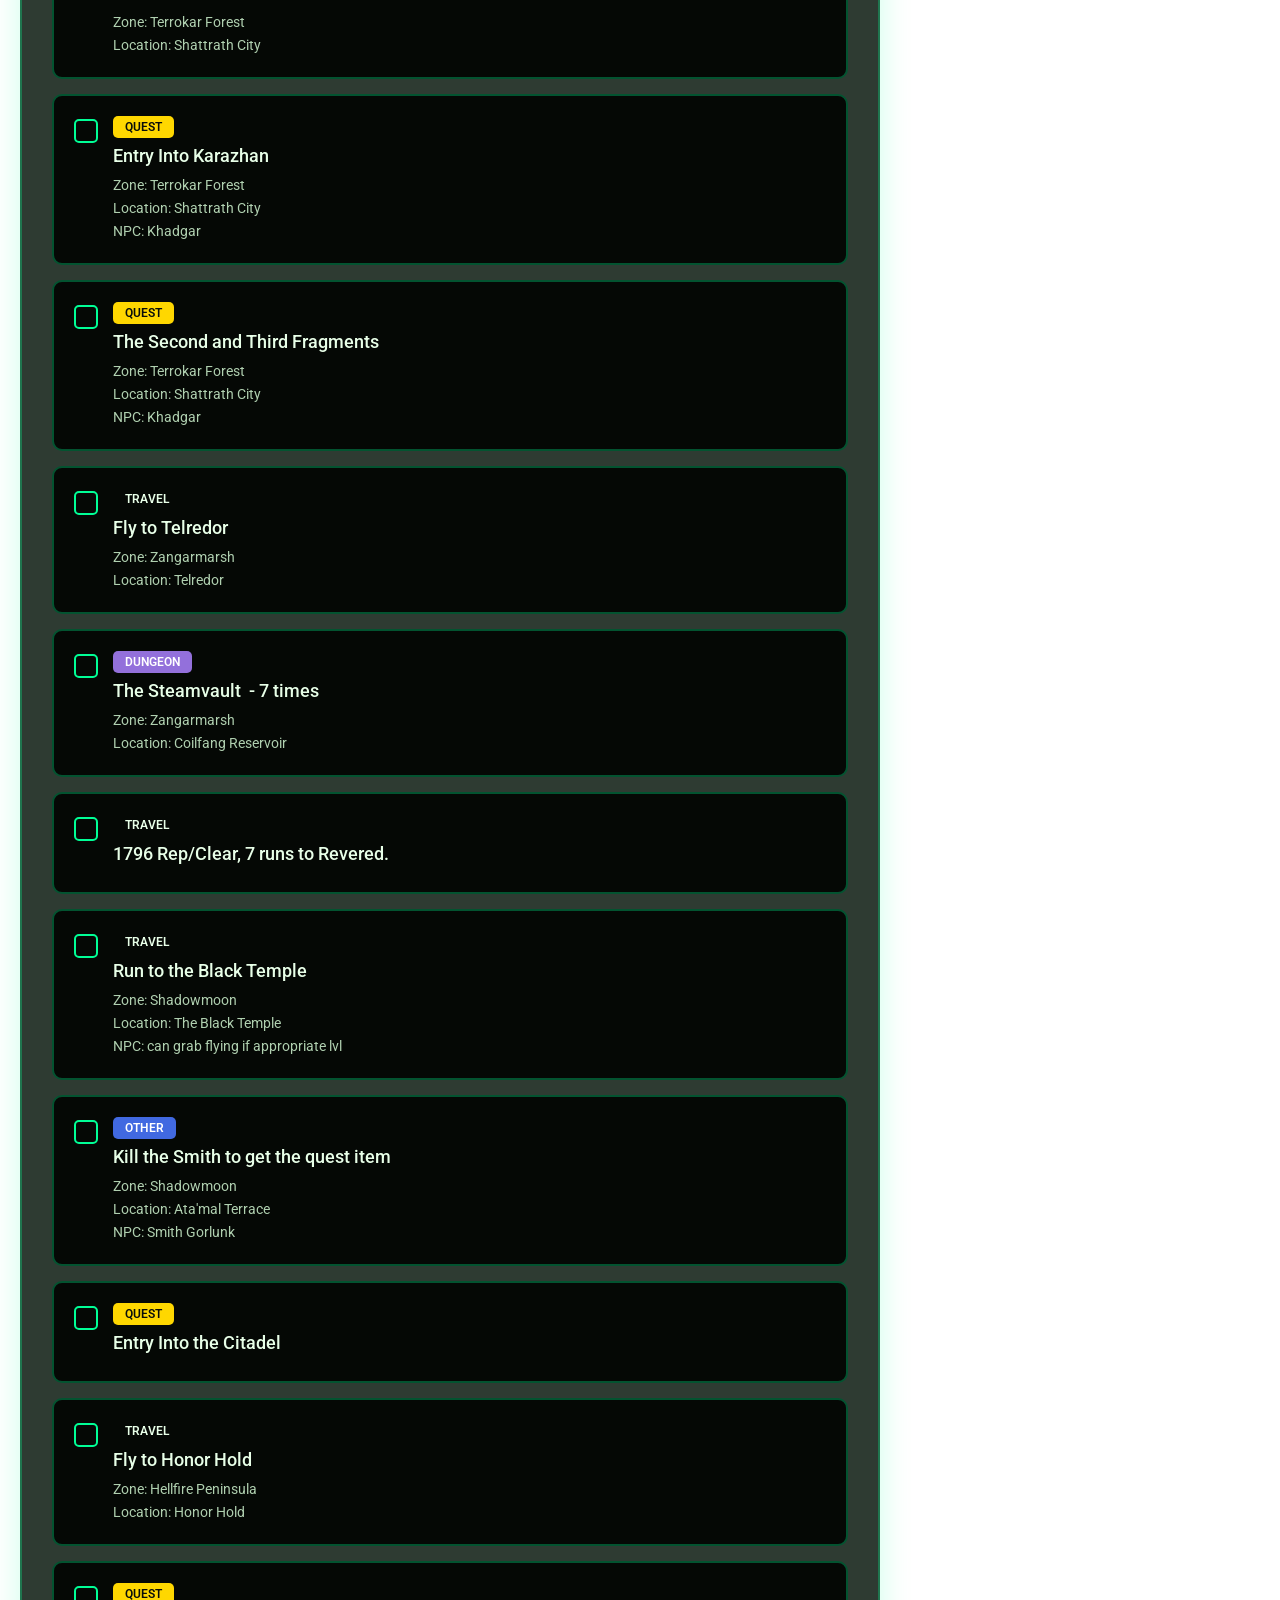
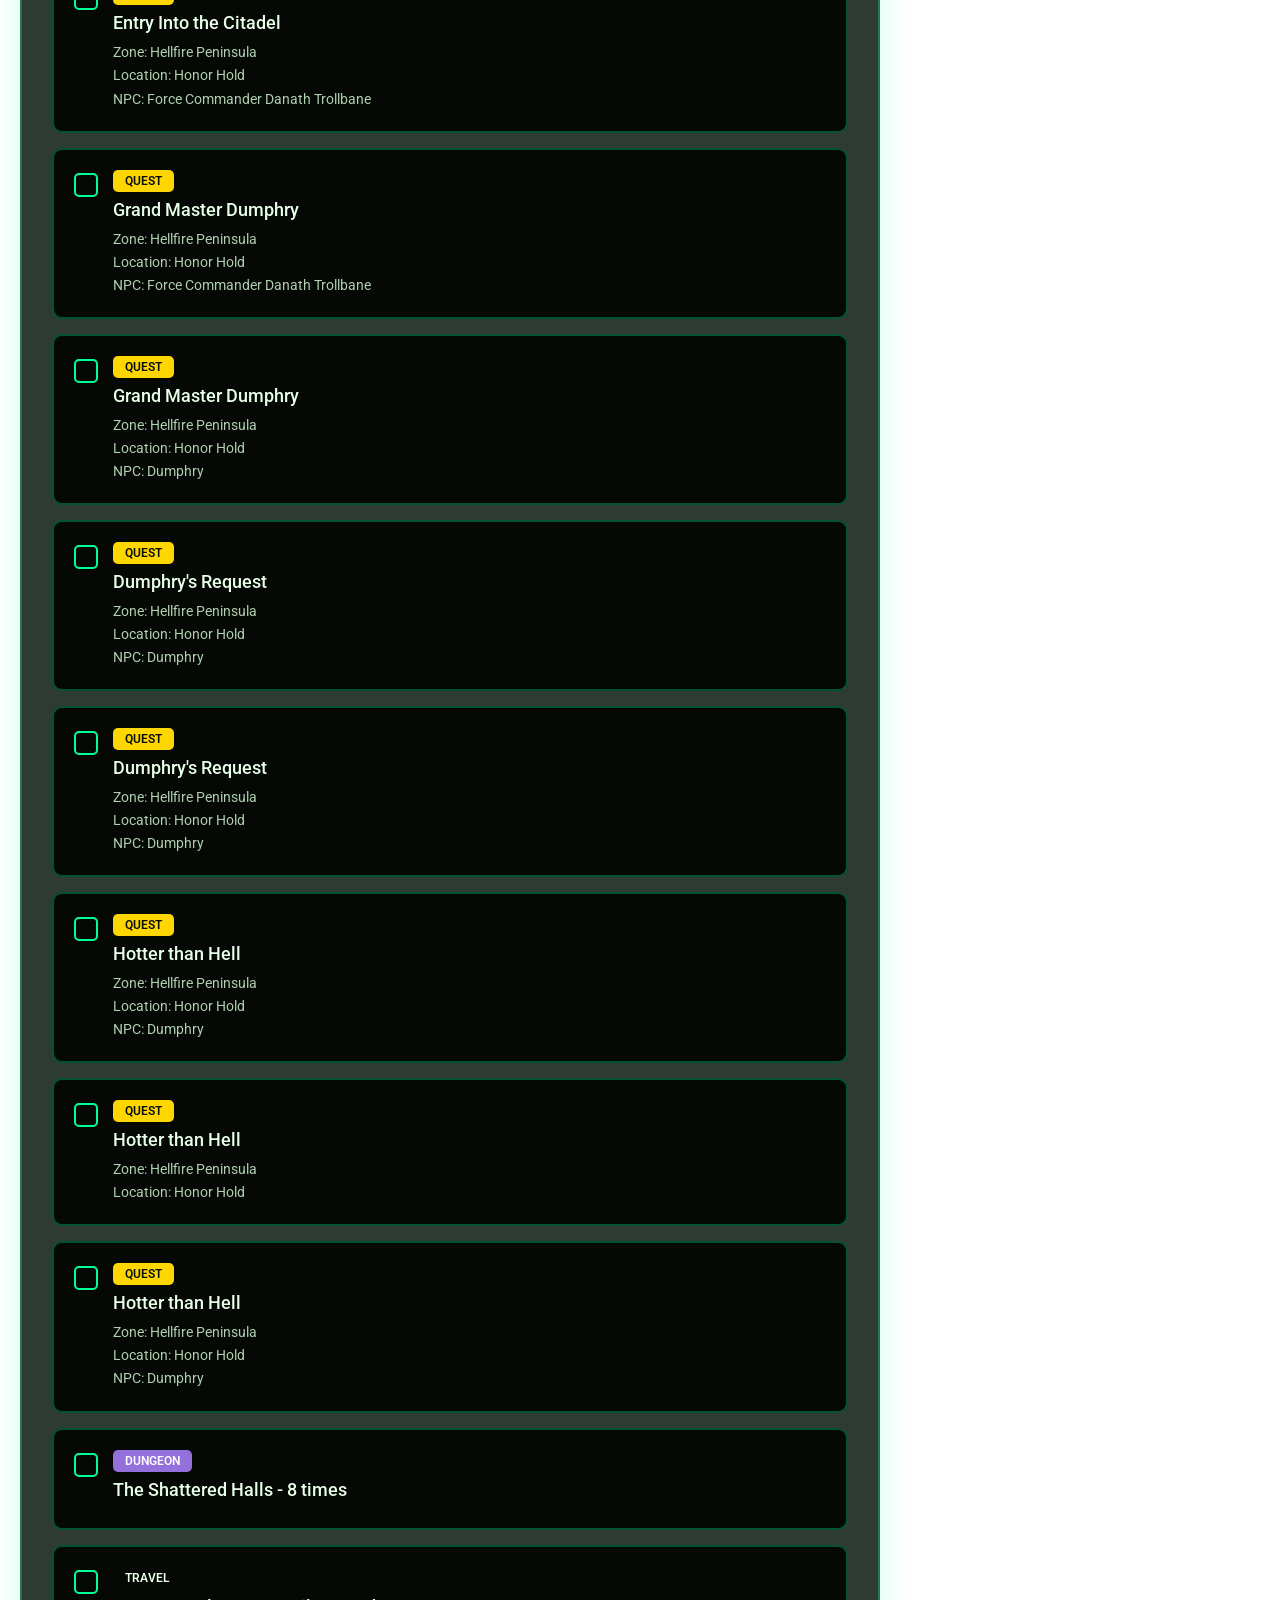
==== commit 39397c57: "final push" ====
--- a/index_complete.html
+++ b/index_complete.html
@@ -131,1116 +131,1067 @@
 },
             "route": [
     {
+        "id": 1,
+        "type": "travel",
+        "name": "Enter Dark Portal, Set Hearth to Honor Hold",
+        "notes": "Zone: Hellfire Peninsula\nLocation: Honor Hold",
+        "rewards": null
+    },
+    {
+        "id": 2,
+        "type": "dungeon",
+        "name": "The Blood Furnace - 12 times",
+        "notes": "Zone: Hellfire Peninsula\nLocation: Hellfire Citadel",
+        "rewards": null
+    },
+    {
+        "id": 3,
+        "type": "travel",
+        "name": "750 Rep/Clear, 12 runs to Honored",
+        "notes": null,
+        "rewards": null
+    },
+    {
         "id": 4,
-        "type": "milestone",
-        "name": "START 60",
+        "type": "travel",
+        "name": "Run to Zangarmarsh and grab FP",
         "notes": null,
         "rewards": null
     },
     {
         "id": 5,
-        "type": "quest",
-        "name": "Pick up and complete the following travel quests:\n• Through the Dark Portal\n• Arrival in Outland\n• Journey to Trallmar\n• Report to Nazgrel\n• Eradicate the Burning Legion",
-        "notes": "Pre-Quests for Hellfire Ramparts\n\nSet hearthstone to Thrallmar",
-        "rewards": "• 2,400 exp / 250 Thrallmar rep\n• 2,400 exp / 250 Thrallmar rep\n• 2,400 exp / 250 Thrallmar rep\n• 4,750 exp\n• 970 exp / 250 Thrallmar rep"
+        "type": "travel",
+        "name": "Run to Shattrath City, set Hearth",
+        "notes": null,
+        "rewards": null
     },
     {
         "id": 6,
         "type": "quest",
-        "name": "Felspark Ravine",
-        "notes": "Pre-Quest for Hellfire Rampart\n• Note: This is an open world quest that will be contested, but it is worth it. Spending ~10 minutes at most to get all the mob tags needed with a 5-man group opens up more than 100k free exp (and a bunch of rep) in dungeon quests along our route. Spend 10 minutes now to save 1 hour later.",
-        "rewards": "• 9,800 exp / 250 Thrallmar rep"
+        "name": "A'dal",
+        "notes": "Zone: Shattrath City\nLocation: Terrace of Light\nNPC: Haggard War Veteran",
+        "rewards": null
     },
     {
         "id": 7,
         "type": "quest",
-        "name": "Forward Base: Reaver's Fall",
-        "notes": "Pre-Quest for Hellfire Ramparts",
-        "rewards": "• 970 exp / 10 Thrallmar rep"
+        "name": "A'dal",
+        "notes": "Zone: Shattrath City\nLocation: Terrace of Light\nNPC: A'dal",
+        "rewards": null
     },
     {
         "id": 8,
         "type": "quest",
-        "name": "Weaken the Ramparts",
-        "notes": "Pick up",
+        "name": "City of Light",
+        "notes": "Zone: Shattrath City\nLocation: Terrace of Light\nNPC: Khadgar",
         "rewards": null
     },
     {
         "id": 9,
+        "type": "quest",
+        "name": "City of Light",
+        "notes": "Zone: Shattrath City\nLocation: Terrace of Light\nNPC: Khadgar",
+        "rewards": null
+    },
+    {
+        "id": 10,
+        "type": "quest",
+        "name": "Allegiance to the Aldor",
+        "notes": "Zone: Shattrath City\nLocation: Terrace of Light\nNPC: Khadgar",
+        "rewards": null
+    },
+    {
+        "id": 11,
+        "type": "other",
+        "name": "Allegiance to the Scryers",
+        "notes": "Zone: Shattrath City\nLocation: Terrace of Light\nNPC: Khadgar",
+        "rewards": null
+    },
+    {
+        "id": 12,
+        "type": "quest",
+        "name": "Allegiance to the Aldor/Scryers",
+        "notes": "Zone: Shattrath City\nLocation: Terrace of Light\nNPC: Khadgar",
+        "rewards": null
+    },
+    {
+        "id": 13,
+        "type": "travel",
+        "name": "Fly to Telredor",
+        "notes": "Zone: Zangarmarsh\nLocation: Telredor",
+        "rewards": null
+    },
+    {
+        "id": 14,
         "type": "dungeon",
-        "name": "Hellfire Ramparts",
-        "notes": "Do only one run to complete \"Weaken the Ramparts.\" Do not go back to Thrallmar to turn in quest yet",
-        "rewards": "• 33,105 exp / 630 Thrallmar rep per run"
-    },
-    {
-        "id": 10,
-        "type": "quest",
-        "name": "Dark Tidings",
-        "notes": "Loot from boss in Hellfire Ramparts. Do not go back to Thrallmar to turn in quest yet.",
-        "rewards": null
-    },
-    {
-        "id": 11,
-        "type": "dungeon",
-        "name": "Blood Furance",
-        "notes": "Repeat until you are 5,999/6,000 rep",
-        "rewards": "• 47,641 exp / 750 Thrallmar rep per run"
-    },
-    {
-        "id": 12,
-        "type": "travel",
-        "name": "Hearth to Thrallmar",
-        "notes": null,
-        "rewards": null
-    },
-    {
-        "id": 13,
-        "type": "quest",
-        "name": "Weaken the Ramparts",
-        "notes": "Turn in",
-        "rewards": "• 20,100 exp / 350 Thrallmar rep"
-    },
-    {
-        "id": 14,
-        "type": "quest",
-        "name": "Dark Tidings",
-        "notes": "Turn in (pre-req for The Blood of Life)",
-        "rewards": "• 20,100 exp / 250 Thrallmar rep"
+        "name": "The Slave Pens - Stay until level 65",
+        "notes": "Zone: Zangarmarsh\nLocation: Coilfang Reservoir",
+        "rewards": null
     },
     {
         "id": 15,
         "type": "milestone",
-        "name": "THRALLMAR HONORED",
+        "name": "915 Rep/Clear, will get at least honored",
         "notes": null,
         "rewards": null
     },
     {
         "id": 16,
-        "type": "quest",
-        "name": "Heart of Rage",
-        "notes": "Pick up",
+        "type": "travel",
+        "name": "Hearth to Shattrath",
+        "notes": "Zone: Terrokar Forest\nLocation: Shattrath City",
         "rewards": null
     },
     {
         "id": 17,
-        "type": "quest",
-        "name": "The Blood is Life",
-        "notes": "Pick up",
+        "type": "travel",
+        "name": "Run to Allerian Stronghold and grab FP",
+        "notes": "Zone: Terrokar Forest\nLocation: Allerian Stronghold",
         "rewards": null
     },
     {
         "id": 18,
         "type": "dungeon",
-        "name": "Blood Furnace",
-        "notes": "Repeat until you ding 61",
-        "rewards": "• 47,641 exp per run"
+        "name": "The Mana Tombs - Stay until level 66.",
+        "notes": "Zone: Terrokar Forest\nLocation: Aunchindoun",
+        "rewards": null
     },
     {
         "id": 19,
         "type": "milestone",
-        "name": "DING 61",
+        "name": "990 Rep/Clear, might not hit honored, its ok.",
         "notes": null,
         "rewards": null
     },
     {
         "id": 20,
-        "type": "travel",
-        "name": "Hearth to Thrallmar",
+        "type": "dungeon",
+        "name": "Sethekk Halls - 8 times",
+        "notes": "Zone: Terrokar Forest\nLocation: Aunchindoun",
+        "rewards": null
+    },
+    {
+        "id": 21,
+        "type": "travel",
+        "name": "1139 Rep/Clear, 8 runs to Honored",
         "notes": null,
         "rewards": null
     },
     {
-        "id": 21,
-        "type": "quest",
-        "name": "Heart of Rage",
-        "notes": "Turn in",
-        "rewards": "• 20,800 exp / 350 Thrallmar rep"
-    },
-    {
         "id": 22,
-        "type": "quest",
-        "name": "The Blood is Life",
-        "notes": "Turn in",
-        "rewards": "• 20,800 exp / 350 Thrallmar rep"
+        "type": "other",
+        "name": "Grab the Shadow Lab key, after last boss",
+        "notes": null,
+        "rewards": null
     },
     {
         "id": 23,
+        "type": "travel",
+        "name": "Portal to Stormwind City",
+        "notes": "Zone: Elwyn Forest\nLocation: Stormwind City",
+        "rewards": null
+    },
+    {
+        "id": 24,
+        "type": "travel",
+        "name": "Fly to Darkshire",
+        "notes": "Zone: Duskwood\nLocation: Darkshire",
+        "rewards": null
+    },
+    {
+        "id": 25,
+        "type": "travel",
+        "name": "Run to Karazhan to start Attunement quests",
+        "notes": "Zone: Deadwind Pass\nLocation: Karazhan",
+        "rewards": null
+    },
+    {
+        "id": 26,
+        "type": "quest",
+        "name": "Arcane Disturbances",
+        "notes": "Zone: Deadwind Pass\nLocation: Karazhan\nNPC: Archmage Alturus",
+        "rewards": null
+    },
+    {
+        "id": 27,
+        "type": "quest",
+        "name": "Restless Activity",
+        "notes": "Zone: Deadwind Pass\nLocation: Karazhan\nNPC: Archmage Alturus",
+        "rewards": null
+    },
+    {
+        "id": 28,
+        "type": "quest",
+        "name": "Arcane Disturbances",
+        "notes": "Zone: Deadwind Pass\nLocation: Karazhan",
+        "rewards": null
+    },
+    {
+        "id": 29,
+        "type": "quest",
+        "name": "Restless Activity",
+        "notes": "Zone: Deadwind Pass\nLocation: Karazhan",
+        "rewards": null
+    },
+    {
+        "id": 30,
+        "type": "quest",
+        "name": "Arcane Disturbances",
+        "notes": "Zone: Deadwind Pass\nLocation: Karazhan\nNPC: Archmage Alturus",
+        "rewards": null
+    },
+    {
+        "id": 31,
+        "type": "quest",
+        "name": "Restless Activity",
+        "notes": "Zone: Deadwind Pass\nLocation: Karazhan\nNPC: Archmage Alturus",
+        "rewards": null
+    },
+    {
+        "id": 32,
+        "type": "quest",
+        "name": "Contact from Dalaran",
+        "notes": "Zone: Deadwind Pass\nLocation: Karazhan\nNPC: Archmage Alturus",
+        "rewards": null
+    },
+    {
+        "id": 33,
+        "type": "travel",
+        "name": "Fly to Southshore",
+        "notes": "Zone: Hillsbrad Foothills\nLocation: Southshore",
+        "rewards": null
+    },
+    {
+        "id": 34,
+        "type": "travel",
+        "name": "Run to the Dalaran Crater",
+        "notes": "Zone: Alterac Mountain\nLocation: Dalaran Crater\nNPC: Archmage Cedric",
+        "rewards": null
+    },
+    {
+        "id": 35,
+        "type": "quest",
+        "name": "Contact from Dalaran",
+        "notes": "Zone: Alterac Mountain\nLocation: Dalaran Crater\nNPC: Archmage Cedric",
+        "rewards": null
+    },
+    {
+        "id": 36,
+        "type": "quest",
+        "name": "Khadgar",
+        "notes": "Zone: Alterac Mountain\nLocation: Dalaran Crater\nNPC: Archmage Cedric",
+        "rewards": null
+    },
+    {
+        "id": 37,
+        "type": "travel",
+        "name": "Hearth to Shattrath",
+        "notes": "Zone: Terrokar Forest\nLocation: Shattrath City",
+        "rewards": null
+    },
+    {
+        "id": 38,
+        "type": "quest",
+        "name": "Khadgar",
+        "notes": "Zone: Terrokar Forest\nLocation: Shattrath City\nNPC: Khadgar",
+        "rewards": null
+    },
+    {
+        "id": 39,
+        "type": "quest",
+        "name": "Entry Into Karazhan",
+        "notes": "Zone: Terrokar Forest\nLocation: Shattrath City\nNPC: Khadgar",
+        "rewards": null
+    },
+    {
+        "id": 40,
+        "type": "travel",
+        "name": "Portal to Theramore",
+        "notes": "Zone: Dun Morogh\nLocation: Ironforge",
+        "rewards": null
+    },
+    {
+        "id": 41,
+        "type": "travel",
+        "name": "Fly to Gadgetzan",
+        "notes": "Zone: Tanaris\nLocation: Gadgetzan",
+        "rewards": null
+    },
+    {
+        "id": 42,
+        "type": "travel",
+        "name": "Run to the Caverns of Time",
+        "notes": "Zone: Tanaris\nLocation: Caverns of Time",
+        "rewards": null
+    },
+    {
+        "id": 43,
+        "type": "quest",
+        "name": "The Caverns of Time",
+        "notes": "Zone: Tanaris\nLocation: Caverns of Time\nNPC: Andormu",
+        "rewards": null
+    },
+    {
+        "id": 44,
+        "type": "quest",
+        "name": "The Caverns of Time",
+        "notes": "Zone: Tanaris\nLocation: Caverns of Time\nNPC: Andormu",
+        "rewards": null
+    },
+    {
+        "id": 45,
+        "type": "quest",
+        "name": "The Caverns of Time",
+        "notes": "Zone: Tanaris\nLocation: Caverns of Time\nNPC: Andormu",
+        "rewards": null
+    },
+    {
+        "id": 46,
+        "type": "quest",
+        "name": "Old Hillsbrad",
+        "notes": "Zone: Tanaris\nLocation: Caverns of Time\nNPC: Andormu",
+        "rewards": null
+    },
+    {
+        "id": 47,
+        "type": "dungeon",
+        "name": "Old Hillsbrad - 1 time",
+        "notes": "Zone: Tanaris\nLocation: Caverns of Time",
+        "rewards": null
+    },
+    {
+        "id": 48,
+        "type": "quest",
+        "name": "Old Hillsbrad",
+        "notes": "Zone: Tanaris\nLocation: Caverns of Time",
+        "rewards": null
+    },
+    {
+        "id": 49,
+        "type": "quest",
+        "name": "Old Hillsbrad",
+        "notes": "Zone: Tanaris\nLocation: Caverns of Time\nNPC: Erozion",
+        "rewards": null
+    },
+    {
+        "id": 50,
+        "type": "quest",
+        "name": "Taretha's Diversion",
+        "notes": "Zone: Old Hillsbrad\nLocation: Caverns of Time\nNPC: Erozion",
+        "rewards": null
+    },
+    {
+        "id": 51,
+        "type": "quest",
+        "name": "Taretha's Diversion",
+        "notes": "Zone: Old Hillsbrad\nLocation: Caverns of Time",
+        "rewards": null
+    },
+    {
+        "id": 52,
+        "type": "quest",
+        "name": "Taretha's Diversion",
+        "notes": "Zone: Old Hillsbrad\nLocation: Caverns of Time\nNPC: Thrall",
+        "rewards": null
+    },
+    {
+        "id": 53,
+        "type": "quest",
+        "name": "Escape from Durnholde",
+        "notes": "Zone: Old Hillsbrad\nLocation: Caverns of Time\nNPC: Thrall",
+        "rewards": null
+    },
+    {
+        "id": 54,
+        "type": "quest",
+        "name": "Escape from Durnholde",
+        "notes": "Zone: Old Hillsbrad\nLocation: Caverns of Time",
+        "rewards": null
+    },
+    {
+        "id": 55,
+        "type": "quest",
+        "name": "Escape from Durnholde",
+        "notes": "Zone: Old Hillsbrad\nLocation: Caverns of Time\nNPC: Erozion",
+        "rewards": null
+    },
+    {
+        "id": 56,
+        "type": "quest",
+        "name": "Return to Andormu",
+        "notes": "Zone: Old Hillsbrad\nLocation: Caverns of Time\nNPC: Erozion",
+        "rewards": null
+    },
+    {
+        "id": 57,
+        "type": "quest",
+        "name": "Return to Andormu",
+        "notes": "Zone: Tanaris\nLocation: Caverns of Time\nNPC: Andormu",
+        "rewards": null
+    },
+    {
+        "id": 58,
+        "type": "quest",
+        "name": "The Black Morass",
+        "notes": "Zone: Tanaris\nLocation: Caverns of Time\nNPC: Andormu",
+        "rewards": null
+    },
+    {
+        "id": 59,
+        "type": "dungeon",
+        "name": "The Black More Ass - 6-7 times",
+        "notes": "Zone: Tanaris\nLocation: Caverns of Time",
+        "rewards": null
+    },
+    {
+        "id": 60,
+        "type": "travel",
+        "name": "1110 Rep/Clear, 6-7 runs to Revered.",
+        "notes": null,
+        "rewards": null
+    },
+    {
+        "id": 61,
+        "type": "quest",
+        "name": "The Black Morass",
+        "notes": "Zone: The Black Morass\nLocation: Caverns of Time\nNPC: Sa'at",
+        "rewards": null
+    },
+    {
+        "id": 62,
+        "type": "quest",
+        "name": "The Black Morass",
+        "notes": "Zone: The Black Morass\nLocation: Caverns of Time\nNPC: Sa'at",
+        "rewards": null
+    },
+    {
+        "id": 63,
+        "type": "quest",
+        "name": "The Opening of the Dark Portal",
+        "notes": "Zone: The Black Morass\nLocation: Caverns of Time\nNPC: Sa'at",
+        "rewards": null
+    },
+    {
+        "id": 64,
+        "type": "quest",
+        "name": "The Opening of the Dark Portal",
+        "notes": "Zone: The Black Morass\nLocation: Caverns of Time\nNPC: Sa'at",
+        "rewards": null
+    },
+    {
+        "id": 65,
+        "type": "quest",
+        "name": "The Opening of the Dark Portal",
+        "notes": "Zone: The Black Morass\nLocation: Caverns of Time\nNPC: Sa'at",
+        "rewards": null
+    },
+    {
+        "id": 66,
+        "type": "quest",
+        "name": "Hero of the Brood",
+        "notes": "Zone: The Black Morass\nLocation: Caverns of Time\nNPC: Sa'at",
+        "rewards": null
+    },
+    {
+        "id": 67,
+        "type": "quest",
+        "name": "Hero of the Brood",
+        "notes": "Zone: Tanaris\nLocation: Caverns of Time\nNPC: Andormu",
+        "rewards": null
+    },
+    {
+        "id": 68,
+        "type": "travel",
+        "name": "Hearth to Shattrath",
+        "notes": "Zone: Terrokar Forest\nLocation: Shattrath City",
+        "rewards": null
+    },
+    {
+        "id": 69,
+        "type": "travel",
+        "name": "Fly to Allerian Stronghold",
+        "notes": "Zone: Terrokar Forest\nLocation: Allerian Stronghold",
+        "rewards": null
+    },
+    {
+        "id": 70,
+        "type": "dungeon",
+        "name": "The Shadow Labrynth - 6 times",
+        "notes": "Zone: Terrokar Forest\nLocation: Aunchindoun",
+        "rewards": null
+    },
+    {
+        "id": 71,
+        "type": "travel",
+        "name": "2012 Rep/Clear, 6 runs to Revered.",
+        "notes": null,
+        "rewards": null
+    },
+    {
+        "id": 72,
+        "type": "travel",
+        "name": "Hearth to Shattrath",
+        "notes": "Zone: Terrokar Forest\nLocation: Shattrath City",
+        "rewards": null
+    },
+    {
+        "id": 73,
+        "type": "quest",
+        "name": "Entry Into Karazhan",
+        "notes": "Zone: Terrokar Forest\nLocation: Shattrath City\nNPC: Khadgar",
+        "rewards": null
+    },
+    {
+        "id": 74,
+        "type": "quest",
+        "name": "The Second and Third Fragments",
+        "notes": "Zone: Terrokar Forest\nLocation: Shattrath City\nNPC: Khadgar",
+        "rewards": null
+    },
+    {
+        "id": 75,
+        "type": "travel",
+        "name": "Fly to Telredor",
+        "notes": "Zone: Zangarmarsh\nLocation: Telredor",
+        "rewards": null
+    },
+    {
+        "id": 76,
+        "type": "dungeon",
+        "name": "The Steamvault  - 7 times",
+        "notes": "Zone: Zangarmarsh\nLocation: Coilfang Reservoir",
+        "rewards": null
+    },
+    {
+        "id": 77,
+        "type": "travel",
+        "name": "1796 Rep/Clear, 7 runs to Revered.",
+        "notes": null,
+        "rewards": null
+    },
+    {
+        "id": 78,
+        "type": "travel",
+        "name": "Run to the Black Temple",
+        "notes": "Zone: Shadowmoon\nLocation: The Black Temple\nNPC: can grab flying if appropriate lvl",
+        "rewards": null
+    },
+    {
+        "id": 79,
         "type": "other",
-        "name": "Falcon Watch",
-        "notes": "Flight path",
-        "rewards": null
-    },
-    {
-        "id": 24,
+        "name": "Kill the Smith to get the quest item",
+        "notes": "Zone: Shadowmoon\nLocation: Ata'mal Terrace\nNPC: Smith Gorlunk",
+        "rewards": null
+    },
+    {
+        "id": 80,
+        "type": "quest",
+        "name": "Entry Into the Citadel",
+        "notes": null,
+        "rewards": null
+    },
+    {
+        "id": 81,
+        "type": "travel",
+        "name": "Fly to Honor Hold",
+        "notes": "Zone: Hellfire Peninsula\nLocation: Honor Hold",
+        "rewards": null
+    },
+    {
+        "id": 82,
+        "type": "quest",
+        "name": "Entry Into the Citadel",
+        "notes": "Zone: Hellfire Peninsula\nLocation: Honor Hold\nNPC: Force Commander Danath Trollbane",
+        "rewards": null
+    },
+    {
+        "id": 83,
+        "type": "quest",
+        "name": "Grand Master Dumphry",
+        "notes": "Zone: Hellfire Peninsula\nLocation: Honor Hold\nNPC: Force Commander Danath Trollbane",
+        "rewards": null
+    },
+    {
+        "id": 84,
+        "type": "quest",
+        "name": "Grand Master Dumphry",
+        "notes": "Zone: Hellfire Peninsula\nLocation: Honor Hold\nNPC: Dumphry",
+        "rewards": null
+    },
+    {
+        "id": 85,
+        "type": "quest",
+        "name": "Dumphry's Request",
+        "notes": "Zone: Hellfire Peninsula\nLocation: Honor Hold\nNPC: Dumphry",
+        "rewards": null
+    },
+    {
+        "id": 86,
+        "type": "quest",
+        "name": "Dumphry's Request",
+        "notes": "Zone: Hellfire Peninsula\nLocation: Honor Hold\nNPC: Dumphry",
+        "rewards": null
+    },
+    {
+        "id": 87,
+        "type": "quest",
+        "name": "Hotter than Hell",
+        "notes": "Zone: Hellfire Peninsula\nLocation: Honor Hold\nNPC: Dumphry",
+        "rewards": null
+    },
+    {
+        "id": 88,
+        "type": "quest",
+        "name": "Hotter than Hell",
+        "notes": "Zone: Hellfire Peninsula\nLocation: Honor Hold",
+        "rewards": null
+    },
+    {
+        "id": 89,
+        "type": "quest",
+        "name": "Hotter than Hell",
+        "notes": "Zone: Hellfire Peninsula\nLocation: Honor Hold\nNPC: Dumphry",
+        "rewards": null
+    },
+    {
+        "id": 90,
+        "type": "dungeon",
+        "name": "The Shattered Halls - 8 times",
+        "notes": null,
+        "rewards": null
+    },
+    {
+        "id": 91,
+        "type": "travel",
+        "name": "1604 Rep/Clear, run until revered.",
+        "notes": null,
+        "rewards": null
+    },
+    {
+        "id": 92,
         "type": "other",
-        "name": "Cenarion Refuge",
-        "notes": "Set Hearthstone",
-        "rewards": null
-    },
-    {
-        "id": 25,
-        "type": "quest",
-        "name": "Warning the Cenarion Circle",
-        "notes": "Pick up & complete",
-        "rewards": "• 5,400 exp / 75 Cenarion Expedition rep"
-    },
-    {
-        "id": 26,
-        "type": "quest",
-        "name": "Return to the Marsh",
-        "notes": "Pick up & complete",
-        "rewards": "• 5,250 exp / 75 Cenarion Expedition rep"
-    },
-    {
-        "id": 27,
+        "name": "Level 70, 4/5 keys, 2/3 frags for kara",
+        "notes": null,
+        "rewards": null
+    },
+    {
+        "id": 93,
+        "type": "travel",
+        "name": "Fly to Wildhammer Stronghold",
+        "notes": "Zone: Shadowmoon\nLocation: Wildhammer Stronghold",
+        "rewards": null
+    },
+    {
+        "id": 94,
+        "type": "travel",
+        "name": "Get Flying training",
+        "notes": "Zone: Shadowmoon\nLocation: Wildhammer Stronghold\nNPC: Isa Blusterbrew",
+        "rewards": null
+    },
+    {
+        "id": 95,
+        "type": "travel",
+        "name": "Fly to Area 52 in Netherstorm",
+        "notes": "Zone: Netherstorm\nLocation: Area 52",
+        "rewards": null
+    },
+    {
+        "id": 96,
+        "type": "quest",
+        "name": "Assisting the Consortium",
+        "notes": "Zone: Netherstorm\nLocation: Area 52\nNPC: Anchorite Karja",
+        "rewards": null
+    },
+    {
+        "id": 97,
+        "type": "quest",
+        "name": "Assisting the Consortium",
+        "notes": "Zone: Netherstorm\nLocation: Area 52\nNPC: Nether-Stalker Khay'ji",
+        "rewards": null
+    },
+    {
+        "id": 98,
+        "type": "quest",
+        "name": "Consortium Crystal Collection",
+        "notes": "Zone: Netherstorm\nLocation: Area 52\nNPC: Nether-Stalker Khay'ji",
+        "rewards": null
+    },
+    {
+        "id": 99,
+        "type": "quest",
+        "name": "Consortium Crystal Collection",
+        "notes": "Zone: Netherstorm\nLocation: Arklon Ruins",
+        "rewards": null
+    },
+    {
+        "id": 100,
+        "type": "quest",
+        "name": "Consortium Crystal Collection",
+        "notes": "Zone: Netherstorm\nLocation: Area 52\nNPC: Nether-Stalker Khay'ji",
+        "rewards": null
+    },
+    {
+        "id": 101,
+        "type": "quest",
+        "name": "A Heap of Ethereals",
+        "notes": "Zone: Netherstorm\nLocation: Area 52\nNPC: Nether-Stalker Khay'ji",
+        "rewards": null
+    },
+    {
+        "id": 102,
+        "type": "quest",
+        "name": "A Heap of Ethereals",
+        "notes": "Zone: Netherstorm\nLocation: Area 52",
+        "rewards": null
+    },
+    {
+        "id": 103,
+        "type": "quest",
+        "name": "A Heap of Ethereals",
+        "notes": "Zone: Netherstorm\nLocation: Area 52\nNPC: Nether-Stalker Khay'ji",
+        "rewards": null
+    },
+    {
+        "id": 104,
+        "type": "quest",
+        "name": "Warp-Rider Nesaad",
+        "notes": "Zone: Netherstorm\nLocation: Area 52\nNPC: Nether-Stalker Khay'ji",
+        "rewards": null
+    },
+    {
+        "id": 105,
+        "type": "quest",
+        "name": "Warp-Rider Nesaad",
+        "notes": "Zone: Netherstorm\nLocation: Area 52",
+        "rewards": null
+    },
+    {
+        "id": 106,
+        "type": "quest",
+        "name": "Warp-Rider Nesaad",
+        "notes": "Zone: Netherstorm\nLocation: Area 52\nNPC: Nether-Stalker Khay'ji",
+        "rewards": null
+    },
+    {
+        "id": 107,
+        "type": "quest",
+        "name": "Request for Assistance",
+        "notes": "Zone: Netherstorm\nNPC: Nether-Stalker Khay'ji",
+        "rewards": null
+    },
+    {
+        "id": 108,
+        "type": "quest",
+        "name": "Request for Assistance",
+        "notes": "Zone: Netherstorm\nLocation: Eco-Dome Midrealm\nNPC: Gahruj",
+        "rewards": null
+    },
+    {
+        "id": 109,
+        "type": "quest",
+        "name": "Rightful Reposession",
+        "notes": "Zone: Netherstorm\nLocation: Eco-Dome Midrealm\nNPC: Gahruj",
+        "rewards": null
+    },
+    {
+        "id": 110,
+        "type": "quest",
+        "name": "Rightful Reposession",
+        "notes": "Zone: Netherstorm\nLocation: Manaforge Duro",
+        "rewards": null
+    },
+    {
+        "id": 111,
+        "type": "quest",
+        "name": "Rightful Reposession",
+        "notes": "Zone: Netherstorm\nLocation: Eco-Dome Midrealm\nNPC: Gahruj",
+        "rewards": null
+    },
+    {
+        "id": 112,
+        "type": "quest",
+        "name": "An Audience with the Prince",
+        "notes": "Zone: Netherstorm\nLocation: Eco-Dome Midrealm\nNPC: Gahruj",
+        "rewards": null
+    },
+    {
+        "id": 113,
+        "type": "quest",
+        "name": "An Audience with the Prince",
+        "notes": "Zone: Netherstorm\nLocation: Stormspire\nNPC: Image of Nexus-Prince Haramad",
+        "rewards": null
+    },
+    {
+        "id": 114,
+        "type": "quest",
+        "name": "Triangulation Point One",
+        "notes": "Zone: Netherstorm\nNPC: Image of Nexus-Prince Haramad",
+        "rewards": null
+    },
+    {
+        "id": 115,
+        "type": "quest",
+        "name": "Triangulation Point One",
+        "notes": "Zone: Netherstorm\nLocation: Manaforge Ultris",
+        "rewards": null
+    },
+    {
+        "id": 116,
+        "type": "quest",
+        "name": "Triangulation Point One",
+        "notes": "Zone: Netherstorm\nNPC: Dealer Hazzin",
+        "rewards": null
+    },
+    {
+        "id": 117,
+        "type": "quest",
+        "name": "Triangulation Point Two",
+        "notes": "Zone: Netherstorm\nNPC: Dealer Hazzin",
+        "rewards": null
+    },
+    {
+        "id": 118,
+        "type": "quest",
+        "name": "Triangulation Point Two",
+        "notes": "Zone: Netherstorm\nLocation: Manaforge Ara",
+        "rewards": null
+    },
+    {
+        "id": 119,
+        "type": "quest",
+        "name": "Triangulation Point Two",
+        "notes": "Zone: Netherstorm\nLocation: Stormspire\nNPC: Wind Trader Tuluman",
+        "rewards": null
+    },
+    {
+        "id": 120,
+        "type": "quest",
+        "name": "Full Triangle",
+        "notes": "Zone: Netherstorm\nNPC: Wind Trader Tuluman",
+        "rewards": null
+    },
+    {
+        "id": 121,
+        "type": "quest",
+        "name": "Full Triangle",
+        "notes": "Zone: Netherstorm",
+        "rewards": null
+    },
+    {
+        "id": 122,
+        "type": "quest",
+        "name": "Full Triangle",
+        "notes": "Zone: Netherstorm\nNPC: Image of Nexus-Prince Haramad",
+        "rewards": null
+    },
+    {
+        "id": 123,
+        "type": "quest",
+        "name": "Special Delivery to Shattrath City",
+        "notes": "Zone: Terrokar Forest\nLocation: Shattrath City\nNPC: Image of Nexus-Prince Haramad",
+        "rewards": null
+    },
+    {
+        "id": 124,
+        "type": "travel",
+        "name": "Hearth to Shattrath",
+        "notes": "Zone: Terrokar Forest\nLocation: Shattrath City",
+        "rewards": null
+    },
+    {
+        "id": 125,
+        "type": "quest",
+        "name": "Special Delivery to Shattrath City",
+        "notes": "Zone: Terrokar Forest\nLocation: Shattrath City\nNPC: A'dal",
+        "rewards": null
+    },
+    {
+        "id": 126,
+        "type": "quest",
+        "name": "How to Break into Arcatraz",
+        "notes": "Zone: Terrokar Forest\nLocation: Shattrath City\nNPC: A'dal",
+        "rewards": null
+    },
+    {
+        "id": 127,
+        "type": "travel",
+        "name": "Fly back to Area 52",
+        "notes": "Zone: Netherstorm\nLocation: Area 52",
+        "rewards": null
+    },
+    {
+        "id": 128,
         "type": "dungeon",
-        "name": "The Underbog",
-        "notes": "Repeat until you are 5,999/6,000 rep and ding 62\n• Kill all Slaves before the Masters\n• Complete the Underbog portion of \"Lost in Action\" and turn in while still 62\n• Note: Save all Sanguine Hibiscus for later for Sporegarr rep, and save Unidentified Plant Parts to donate to guildies or sell on the auction house",
-        "rewards": "• ~ 46,473 exp / 850 Cenarion Expedition rep per run"
-    },
-    {
-        "id": 28,
-        "type": "milestone",
-        "name": "DING 62",
-        "notes": null,
-        "rewards": null
-    },
-    {
-        "id": 29,
-        "type": "other",
-        "name": "Shattrath City",
-        "notes": "Flight path",
-        "rewards": null
-    },
-    {
-        "id": 30,
-        "type": "quest",
-        "name": "Aldor or Scryer",
-        "notes": "Choose your faction\n• Note: you don't need to follow the summoned add around - you can just wait at quest turn-in\n• Note: turning in Fel Armaments/Arcane Tomes etc. grants Sha'tar reputation up to 5,999/6,000 friendly. You may be able to reduce the number of dungeon runs needed to reach revered if you turn in Aldor/Scryer rep items now. This probably will not make a noticable difference because alot of pre-bis is found in the Sha'tar dungeons so you'll likely be running them anyway",
-        "rewards": null
-    },
-    {
-        "id": 31,
-        "type": "other",
-        "name": "Orgrimmar",
-        "notes": "Portal to Org for Class Trainer",
-        "rewards": null
-    },
-    {
-        "id": 32,
-        "type": "other",
-        "name": "Cenarion Refuge",
-        "notes": "Hearth back",
-        "rewards": null
-    },
-    {
-        "id": 33,
-        "type": "quest",
-        "name": "Failed Incursion",
-        "notes": "Pick up & complete",
-        "rewards": "• 1,100 exp / 10 Cenarion Expedition rep"
-    },
-    {
-        "id": 34,
-        "type": "milestone",
-        "name": "CENARION EXPEDITION HONORED",
-        "notes": null,
-        "rewards": null
-    },
-    {
-        "id": 35,
-        "type": "quest",
-        "name": "Lost in Action",
-        "notes": "Pick up",
-        "rewards": null
-    },
-    {
-        "id": 36,
+        "name": "Botanica - 1 run",
+        "notes": "Zone: Netherstorm\nLocation: Tempest Keep",
+        "rewards": null
+    },
+    {
+        "id": 129,
         "type": "dungeon",
-        "name": "Slave Pens",
-        "notes": "Do only one run to complete the Slave Pens portion of \"Lost in Action\"\n• Note: Save all Unidentified Plant Parts to donate to guildies or sell on the auction house",
-        "rewards": "• ~ 44,000 exp"
-    },
-    {
-        "id": 37,
+        "name": "The Mechanar - 1 run",
+        "notes": "Zone: Netherstorm\nLocation: Tempest Keep",
+        "rewards": null
+    },
+    {
+        "id": 130,
+        "type": "travel",
+        "name": "Hearth to Shattrath",
+        "notes": "Zone: Terrokar Forest\nLocation: Shattrath City",
+        "rewards": null
+    },
+    {
+        "id": 131,
+        "type": "quest",
+        "name": "How to Break into Arcatraz",
+        "notes": "NPC: A'dal",
+        "rewards": null
+    },
+    {
+        "id": 132,
+        "type": "travel",
+        "name": "Fly back to Area 52",
+        "notes": "Zone: Netherstorm\nLocation: Area 52",
+        "rewards": null
+    },
+    {
+        "id": 133,
         "type": "dungeon",
-        "name": "The Underbog",
-        "notes": "Repeat until you ding 63. \n• Kill all Slaves before the Masters\n• Complete the Underbog portion of \"Lost in Action\" and turn in while still 62\n• Note: Save all Sanguine Hibiscus for later for Sporegarr rep, and save Unidentified Plant Parts to donate to guildies or sell on the auction house",
-        "rewards": "• 22,000 exp / 500 Cenarion Expedition\n• 45,011 exp per run"
-    },
-    {
-        "id": 38,
-        "type": "milestone",
-        "name": "DING 63",
-        "notes": null,
-        "rewards": null
-    },
-    {
-        "id": 39,
-        "type": "other",
-        "name": "Stonebreaker Hold",
-        "notes": "Flight path & set hearth",
-        "rewards": null
-    },
-    {
-        "id": 40,
-        "type": "other",
-        "name": "Auchindoun",
-        "notes": null,
-        "rewards": null
-    },
-    {
-        "id": 41,
+        "name": "The Arcatraz - 1 run",
+        "notes": "Zone: Netherstorm\nLocation: Tempest Keep",
+        "rewards": null
+    },
+    {
+        "id": 134,
+        "type": "travel",
+        "name": "Hearth to Shattrath",
+        "notes": "Zone: Terrokar Forest\nLocation: Shattrath City",
+        "rewards": null
+    },
+    {
+        "id": 135,
+        "type": "quest",
+        "name": "The Second and Third Fragments",
+        "notes": "Zone: Terrokar Forest\nLocation: Shattrath City\nNPC: Khadgar",
+        "rewards": null
+    },
+    {
+        "id": 136,
+        "type": "quest",
+        "name": "The Master's Touch",
+        "notes": "Zone: Terrokar Forest\nLocation: Shattrath City\nNPC: Khadgar",
+        "rewards": null
+    },
+    {
+        "id": 137,
+        "type": "travel",
+        "name": "Portal to Theramore",
+        "notes": "Zone: Dun Morogh\nLocation: Ironforge",
+        "rewards": null
+    },
+    {
+        "id": 138,
+        "type": "travel",
+        "name": "Fly to Gadgetzan",
+        "notes": "Zone: Tanaris\nLocation: Gadgetzan",
+        "rewards": null
+    },
+    {
+        "id": 139,
+        "type": "travel",
+        "name": "Run to the Caverns of Time",
+        "notes": "Zone: Tanaris\nLocation: Caverns of Time",
+        "rewards": null
+    },
+    {
+        "id": 140,
         "type": "dungeon",
-        "name": "Mana Tombs",
-        "notes": "Repeat until you ding 64",
-        "rewards": "• 47, 318 exp / 990 Consortium rep per run"
-    },
-    {
-        "id": 42,
-        "type": "milestone",
-        "name": "DING 64",
-        "notes": null,
-        "rewards": null
-    },
-    {
-        "id": 43,
-        "type": "milestone",
-        "name": "THE CONSORTIUM HONORED",
-        "notes": null,
-        "rewards": null
-    },
-    {
-        "id": 44,
-        "type": "other",
-        "name": "Orgrimmar",
-        "notes": "Portal to Org for Class Trainer",
-        "rewards": null
-    },
-    {
-        "id": 45,
-        "type": "other",
-        "name": "Stonebreaker Hold",
-        "notes": "Hearth back",
-        "rewards": null
-    },
-    {
-        "id": 46,
-        "type": "dungeon",
-        "name": "Mana Tombs",
-        "notes": "Repeat until you will ding 65 after you hand in \"Undercutting the Competition,\" \"Safety Is Job One,\" and \"Someone Else's Hard Work Pays Off.\" In other words, if you finish a run and have less than 67,800 exp until level, do not do another run. Instead turn the 3 quests in. If you have more than 67,800 exp until level, do one more run and then turn the quets in",
-        "rewards": "• 44,736 exp / 990 Consortium rep per run"
-    },
-    {
-        "id": 47,
-        "type": "quest",
-        "name": "Undercutting the Competition",
-        "notes": "Pick up & complete",
-        "rewards": "• 22,600 exp / 500 Consortium rep"
-    },
-    {
-        "id": 48,
-        "type": "quest",
-        "name": "Safety Is Job One",
-        "notes": "Pick up & complete",
-        "rewards": "• 22,600 exp / 350 Consortium rep"
-    },
-    {
-        "id": 49,
-        "type": "quest",
-        "name": "Someone Else's Hard Work Pays Off",
-        "notes": "Pick up & complete - escort quest inside MT",
-        "rewards": "• 22,600 exp / 500 Consortium rep"
-    },
-    {
-        "id": 50,
-        "type": "milestone",
-        "name": "DING 65",
-        "notes": null,
-        "rewards": null
-    },
-    {
-        "id": 51,
-        "type": "milestone",
-        "name": "THE CONSORTIUM REVERED",
-        "notes": null,
-        "rewards": null
-    },
-    {
-        "id": 52,
-        "type": "quest",
-        "name": "Everything Will Be Alright",
-        "notes": "Pick up & complete",
-        "rewards": "• 23, 300 exp / 500 Sha'tar rep"
-    },
-    {
-        "id": 53,
-        "type": "dungeon",
-        "name": "Auchenai Crpyts",
-        "notes": "Do only one run to complete \"Everything Will Be Alright\"",
-        "rewards": "• ?? exp / 750 Lower City rep"
-    },
-    {
-        "id": 54,
-        "type": "dungeon",
-        "name": "Mana Tombs",
-        "notes": "Repeat until you ding 66",
-        "rewards": "• 43,442 exp per run"
-    },
-    {
-        "id": 55,
-        "type": "milestone",
-        "name": "DING 66",
-        "notes": null,
-        "rewards": null
-    },
-    {
-        "id": 56,
-        "type": "other",
-        "name": "Orgrimmar",
-        "notes": "Portal to Org for Class Trainer",
-        "rewards": null
-    },
-    {
-        "id": 57,
-        "type": "other",
-        "name": "Stonebreaker Hold\n\nShattrath City",
-        "notes": "Hearth back\n\nMages can now cast portals to Shattrath City. Take portal if you have a mage",
-        "rewards": null
-    },
-    {
-        "id": 58,
-        "type": "other",
-        "name": "Garadar",
-        "notes": "Flight path",
-        "rewards": null
-    },
-    {
-        "id": 59,
-        "type": "other",
-        "name": "Pick up and complete the following quests:\n• The Ring of Blood: Brokentoe\n• The Ring of Blood: Rokdar the Sundered Lord\n• The Ring of Blood: Skra'gath\n• The Ring of Blood: The Blue Brothers\n• The Ring of Blood: The Warmaul Champion\n• The Ring of Blood: The Final Challenge",
-        "notes": "Defeat the Ring of Blood",
-        "rewards": "• 17,450 exp\n• 17,450 exp\n• 17,450 exp\n• 17,450 exp\n• 17,450 exp\n• 17,950 exp"
-    },
-    {
-        "id": 60,
-        "type": "other",
-        "name": "Stonebreaker Hold",
-        "notes": "Hearth back",
-        "rewards": null
-    },
-    {
-        "id": 61,
-        "type": "other",
-        "name": "Auchindoun",
-        "notes": null,
-        "rewards": null
-    },
-    {
-        "id": 62,
-        "type": "dungeon",
-        "name": "Sethekk Halls",
-        "notes": "Repeat until you ding 67",
-        "rewards": "• 40, 688 exp / 1139 Lower City rep per run"
-    },
-    {
-        "id": 63,
-        "type": "quest",
-        "name": "Brother Against Brother",
-        "notes": "Pick up & complete\n• Note: Only turn in after 5,999/6,000 rep (at 66)",
-        "rewards": "• 24,600 exp / 350 Lower City rep"
-    },
-    {
-        "id": 64,
-        "type": "quest",
-        "name": "Terokk's Legacy",
-        "notes": "Pick up & complete (at 66)",
-        "rewards": "• 24,600 exp"
-    },
-    {
-        "id": 65,
-        "type": "other",
-        "name": "OBTAINED KEY TO SHADOW LABYRINTH",
-        "notes": null,
-        "rewards": null
-    },
-    {
-        "id": 66,
-        "type": "milestone",
-        "name": "DING 67",
-        "notes": null,
-        "rewards": null
-    },
-    {
-        "id": 67,
-        "type": "milestone",
-        "name": "LOWER CITY HONORED",
-        "notes": null,
-        "rewards": null
-    },
-    {
-        "id": 68,
-        "type": "dungeon",
-        "name": "Sethekk Halls",
-        "notes": "Repeat until you ding 68",
-        "rewards": "• 34,270 exp per run"
-    },
-    {
-        "id": 69,
-        "type": "milestone",
-        "name": "DING 68",
-        "notes": null,
-        "rewards": null
-    },
-    {
-        "id": 70,
-        "type": "other",
-        "name": "Stonebreaker Hold\n\nShattrah City",
-        "notes": "Hearth back to Stonebreaker Hold and fly to Shattrath City\n\nMages can now cast portals to Shattrath City. Take portals if you have a mage",
-        "rewards": null
-    },
-    {
-        "id": 71,
-        "type": "quest",
-        "name": "Archmage Alturus",
-        "notes": "Pick up in Shattrath City and turn in outside Karazhan",
-        "rewards": null
-    },
-    {
-        "id": 72,
-        "type": "other",
-        "name": "Orgrimmar",
-        "notes": "Portal to Org for Class Trainer",
-        "rewards": null
-    },
-    {
-        "id": 73,
-        "type": "other",
-        "name": "Auction House",
-        "notes": "Buy the following for Shattered Halls key later:\n• 4 fel iron bars\n• 2 arcane dust\n• 4 motes of fire\nLeave in mailbox until needed",
-        "rewards": null
-    },
-    {
-        "id": 74,
-        "type": "other",
-        "name": "Karazhan",
-        "notes": null,
-        "rewards": null
-    },
-    {
-        "id": 75,
-        "type": "quest",
-        "name": "Archmage Alturus",
-        "notes": "Turn in",
-        "rewards": "• 1,250 exp / 5 Violet Eye rep"
-    },
-    {
-        "id": 76,
-        "type": "quest",
-        "name": "Restless Activity",
-        "notes": "Pick up & complete under Kara",
-        "rewards": "• 12,650 exp / 250 Violet Eye rep"
-    },
-    {
-        "id": 77,
-        "type": "quest",
-        "name": "Arcane Disturbances",
-        "notes": "Pick up & complete under Kara",
-        "rewards": "• 12,650 exp / 250 Violet Eye rep"
-    },
-    {
-        "id": 78,
-        "type": "quest",
-        "name": "Contact from Dalaran",
-        "notes": "Pick up & complete outside Dalaran",
-        "rewards": "• 6,250 exp / 75 Violet Eye rep"
-    },
-    {
-        "id": 79,
-        "type": "quest",
-        "name": "Khadgar",
-        "notes": "Pick up, will complete later",
-        "rewards": null
-    },
-    {
-        "id": 80,
-        "type": "quest",
-        "name": "Nice Hat....",
-        "notes": "Pick up at Gadgetzhan Graveyard. Complete in OHB and turn in before going back to Outland",
-        "rewards": "• 12,000 exp"
-    },
-    {
-        "id": 81,
-        "type": "other",
-        "name": "Caverns of Time",
-        "notes": null,
-        "rewards": null
-    },
-    {
-        "id": 82,
-        "type": "other",
-        "name": "Pick up and complete the following quests:\n• To the Master's Lair\n• The Caverns of Time",
-        "notes": "Pre-Quests for Old Hillsbrad Foothills\n• Note: you don't need to follow the summon add around - you can just wait at quest turn-in",
-        "rewards": "• 1,150 exp / 10 Keepers of Time rep\n• 1,200 exp / 250 Keepers of Time rep"
-    },
-    {
-        "id": 83,
-        "type": "other",
-        "name": "ATTUNDED TO OLD HILLSBRAD FOOTHILLS",
-        "notes": null,
-        "rewards": null
-    },
-    {
-        "id": 84,
-        "type": "quest",
-        "name": "The Caverns of Time",
-        "notes": "Pick up & complete (same name as previous quest but this one is completed in OHB)",
-        "rewards": "• 1,200 exp / 10 Keepers of Time rep"
-    },
-    {
-        "id": 85,
-        "type": "quest",
-        "name": "Taretha's Diversion",
-        "notes": "Pick up & complete",
-        "rewards": "• 24,000 exp / 1,000 Keepers of Time rep"
-    },
-    {
-        "id": 86,
-        "type": "quest",
-        "name": "Escape from Durnholde",
-        "notes": "Pick up & complete - escort quest inside OHB",
-        "rewards": "• 24,000 exp / 1,000 Keepers of Time rep"
-    },
-    {
-        "id": 87,
-        "type": "quest",
-        "name": "Return to Andormu",
-        "notes": "Pick up & complete",
-        "rewards": "• 1,200 exp / 3000 Keepers of Time rep"
-    },
-    {
-        "id": 88,
-        "type": "dungeon",
-        "name": "Old Hillsbrad Foothills",
-        "notes": "Do only one run to complete Nice Hat... and the four previous quests, and to attune for Black Morass",
-        "rewards": "?? / 1,100 Keepers of Time rep"
-    },
-    {
-        "id": 89,
-        "type": "other",
-        "name": "ATTUNDED TO BLACK MORASS",
-        "notes": null,
-        "rewards": null
-    },
-    {
-        "id": 90,
-        "type": "quest",
-        "name": "The Black Morass",
-        "notes": "Pick up & complete",
-        "rewards": "• 1,250 exp / 250 Keepers of Time rep"
-    },
-    {
-        "id": 91,
-        "type": "quest",
-        "name": "The Opening of the Dark Portal",
-        "notes": "Pick up & complete",
-        "rewards": "• 25,300 exp / 500 Keepers of Time rep"
-    },
-    {
-        "id": 92,
-        "type": "quest",
-        "name": "Hero of the Brood",
-        "notes": "Pick up & complete",
-        "rewards": "• 1,250 exp / 8,000 Keepers of Time rep"
-    },
-    {
-        "id": 93,
-        "type": "dungeon",
-        "name": "Black Morass",
-        "notes": "Do only one run. Will come back later for Karazhan attunement quest chain",
-        "rewards": "• ?? / 1,100 Keepers of Time rep"
-    },
-    {
-        "id": 94,
-        "type": "milestone",
-        "name": "KEEPERS OF TIME HONORED",
-        "notes": null,
-        "rewards": null
-    },
-    {
-        "id": 95,
-        "type": "other",
-        "name": "Stonebreaker Hold\n\nShattrath City",
-        "notes": "Hearth back and fly to Shattrath\n\nMages can now cast portals to Shattrath City. Take portal if you have a mage",
-        "rewards": null
-    },
-    {
-        "id": 96,
-        "type": "other",
-        "name": "Shattrath City",
-        "notes": "Hand in the quest \"Khadgar\"",
-        "rewards": "• 6,250 exp / 75 Violet Eye rep"
-    },
-    {
-        "id": 97,
-        "type": "quest",
-        "name": "Entry Into Karazhan",
-        "notes": "Pick up & go to Shadow Labyrinth",
-        "rewards": "• 25,300 exp / 250 Violet Eye rep"
-    },
-    {
-        "id": 98,
-        "type": "quest",
-        "name": "Trouble at Auchindoun",
-        "notes": "Pick up in Shattrath and complete outside Sethekk Halls entrance",
-        "rewards": "• 9,500 exp / 150 Lower City rep"
-    },
-    {
-        "id": 99,
-        "type": "quest",
-        "name": "The Codex of Blood",
-        "notes": "Pick up outside Sethekk Halls and complete inside Shadow Labyrinth",
-        "rewards": "• 25, 300 exp / 350 Lower City rep"
-    },
-    {
-        "id": 100,
-        "type": "quest",
-        "name": "Into the Heart of the Labyrinth",
-        "notes": "Pick up inside Shadow Labyrinth and kill Murmur. Turn quest in at Shattrath City after last Shadow Labyrinth run",
-        "rewards": null
-    },
-    {
-        "id": 101,
-        "type": "quest",
-        "name": "The Soul Devices",
-        "notes": "Pick up inside Shadow Labyrinth. Turn quest in at Shattrath City after last Shadow Labyrinth run",
-        "rewards": null
-    },
-    {
-        "id": 102,
-        "type": "dungeon",
-        "name": "Shadow Labyrinth",
-        "notes": "Key is behind Murmur. Complete 6 runs to hit revered\n\nShadow Labyrinth notable loot:\n• Spellstrike Pants recipe\n• Idol of Emerald Queen\n• Adamantine Figurine\n• Sonic Spear\n• Broach of Heightened Potential",
-        "rewards": "• 54,504 exp / 2012 Lower City rep per run"
-    },
-    {
-        "id": 103,
-        "type": "milestone",
-        "name": "LOWER CITY REVERED - HEROICS ATTUNED",
-        "notes": null,
-        "rewards": null
-    },
-    {
-        "id": 104,
-        "type": "other",
-        "name": "Stonebreaker Hold\n\nShattrath City",
-        "notes": "Hearth back then fly to Shattrath City\n\nMages can now cast portals to Shattrath City. Take portal if you have a mage",
-        "rewards": null
-    },
-    {
-        "id": 105,
-        "type": "quest",
-        "name": "Into the Heart of the Labyrinth",
-        "notes": "Turn in",
-        "rewards": "• 25,300 exp / 500 Lower City rep"
-    },
-    {
-        "id": 106,
-        "type": "quest",
-        "name": "The Soul Devices",
-        "notes": "Turn in",
-        "rewards": "• 25, 300 exp / 350 Lower City rep"
-    },
-    {
-        "id": 107,
-        "type": "quest",
-        "name": "Entry Into Karazhan",
-        "notes": "Turn in",
-        "rewards": "• 25,300 exp / 250 Violet Eye rep"
-    },
-    {
-        "id": 108,
-        "type": "quest",
-        "name": "The Second and Third Fragments",
-        "notes": "Pick up quest",
-        "rewards": null
-    },
-    {
-        "id": 109,
-        "type": "other",
-        "name": "Cenarion Refuge",
-        "notes": "Set Hearthstone",
-        "rewards": null
-    },
-    {
-        "id": 110,
-        "type": "quest",
-        "name": "The Warlord's Hideout",
-        "notes": "Pick up & complete quest outside Steamvaults",
-        "rewards": "• 25,300 exp / 500 Cenarion Expedition rep"
-    },
-    {
-        "id": 111,
-        "type": "quest",
-        "name": "Orders from Lady Vash",
-        "notes": "Pick up from random drop within Steamvaults. During trip back to Cenarion Refuge turn in. This will allow you to pick up Coilfang Armaments in Steamvaults moving forward",
-        "rewards": "• 12,650 exp / 500 Cenarion Expedition rep"
-    },
-    {
-        "id": 112,
-        "type": "dungeon",
-        "name": "Steamvaults",
-        "notes": "• Kill all Slaves before the Masters die\n• Key is in the water before the first boss\n• Complete 7 runs to hit revered\n•Note: Unidentified Plant Parts and Coilfang Armaments will not reduce the # of runs we need to run to hit revered, so we will not bother with them. Donate Unidentified Plant Parts to guildies or sell them on the auction hosue. Turn in Coilfang Armaments if seeking exalted with the Cenerarion Expedition, otherwise just sell on the auction house\n\nSteamvaults notable loot:\n• Incantor's Pauldrons\n• Scintilating Coral Band\n• Serpantcrest Lifestaff\n• Beast Lord Mantle\n• Beast Lord Leggings",
-        "rewards": "• 43,693 exp / 1796 Cenarion Expedition rep per run"
-    },
-    {
-        "id": 113,
-        "type": "milestone",
-        "name": "CENARION EXPEDITION REVERED - HEROICS ATTUNED",
-        "notes": null,
-        "rewards": null
-    },
-    {
-        "id": 114,
-        "type": "milestone",
-        "name": "DING 69",
-        "notes": null,
-        "rewards": null
-    },
-    {
-        "id": 115,
-        "type": "other",
-        "name": "Shadowmoon Village",
-        "notes": "Flight path",
-        "rewards": null
-    },
-    {
-        "id": 116,
-        "type": "quest",
-        "name": "Entry Into the Citadel",
-        "notes": "Pick up by killing Smith Gorlunk at left side of Black Temple, and turn in at Thrallmar\n• This is the start of the questline to obtain the Shattered Halls key",
-        "rewards": "• 12,650 exp / 250 Thrallmar rep"
-    },
-    {
-        "id": 117,
-        "type": "other",
-        "name": "Thrallmar",
-        "notes": "Get your fel iron bars, arcane dust, and motes of fire out of the mailbox in preperation to complete the next quest",
-        "rewards": null
-    },
-    {
-        "id": 118,
-        "type": "other",
-        "name": "Thrallmar",
-        "notes": "Set Hearthstone",
-        "rewards": null
-    },
-    {
-        "id": 119,
-        "type": "quest",
-        "name": "Grand Master Rohok",
-        "notes": "Pick up & complete",
-        "rewards": "• 3,150 exp / 25 Thrallmar rep"
-    },
-    {
-        "id": 120,
-        "type": "quest",
-        "name": "Rohok's Request",
-        "notes": "Pick up & complete",
-        "rewards": "• 12,650 exp / 250 Thrallmar rep"
-    },
-    {
-        "id": 121,
-        "type": "quest",
-        "name": "Hotter Than Hell",
-        "notes": "Pick up & complete by killing a Fel Reaver\n• Note: You DO NOT need to actually kill the Fel Reaver. If there's a dead one on the ground, plunge the quest item into its corpse and yonu will complete the quest",
-        "rewards": "• 15,800 exp / 350 Thrallmar rep"
-    },
-    {
-        "id": 122,
-        "type": "other",
-        "name": "OBTAINED KEY TO SHATTERED HALLS",
-        "notes": null,
-        "rewards": null
-    },
-    {
-        "id": 123,
-        "type": "quest",
-        "name": "The Will of the Warchief",
-        "notes": "Pick up & complete (Shattered Halls)",
-        "rewards": "• 25,300 exp / 500 Thrallmar rep"
-    },
-    {
-        "id": 124,
-        "type": "quest",
-        "name": "Pride of the Fel Horde",
-        "notes": "Pick up & complete (Shattered Halls)",
-        "rewards": "• 25,300 exp / 250 Thrallmar rep"
-    },
-    {
-        "id": 125,
-        "type": "dungeon",
-        "name": "Shattered Halls",
-        "notes": "Complete 6-7 runs to hit revered\n\nShattered Halls notable loot:\n• Spellstrike Hood recipe\n• Beast Lord Handguards\n• Greathelm of the Unbreakable\n• Figurine of the Colossus\n• Runesong Dagger",
-        "rewards": "• 83,788 exp / 1,640 Thrallmar rep per run"
-    },
-    {
-        "id": 126,
-        "type": "milestone",
-        "name": "THRALLMAR REVERED - HEROICS ATTUNED",
-        "notes": null,
-        "rewards": null
-    },
-    {
-        "id": 127,
-        "type": "milestone",
-        "name": "*** DEALER'S CHOICE *** -- Your group should decide whether to grind Steamvaults, Shattered Halls, or Shadow Labyrinth until 70. Examine your group's pre-bis lists and decide which dungeon is worth running, either because of Exalted reputation rewards or boss drops. The Black Morass is terrible exp per run so the last few runs until revered should be saved until we're level 70 and headed back there to complete Kara attunement (this also saves us an extra trip to and from COT. We're not going to begin the Arcatraz key questline yet because it involves alot of open world questing and traveling to and around Netherstorm is a pain without a flying mount. We'll complete the key questline and the Sha'tar dungeons at level 70 after we've bought flying mounts. Set hearthstone for whichever dungeon hub you choose.",
-        "notes": null,
-        "rewards": null
-    },
-    {
-        "id": 128,
-        "type": "milestone",
-        "name": "DING 70",
-        "notes": null,
-        "rewards": null
-    },
-    {
-        "id": 129,
-        "type": "other",
-        "name": "Shadowmoon Village",
-        "notes": "Buy flying mount",
-        "rewards": null
-    },
-    {
-        "id": 130,
-        "type": "other",
-        "name": "Orgrimmar",
-        "notes": "Portal to Org for Class Trainer",
-        "rewards": null
-    },
-    {
-        "id": 131,
-        "type": "other",
-        "name": "Thrallmar/Cenarion Refuge/Stonebreaker Hold\n\nShattrath City",
-        "notes": "Hearth back\n\nMages can now cast portals to Shattrath City. Take portal if you have a mage",
-        "rewards": null
-    },
-    {
-        "id": 132,
-        "type": "quest",
-        "name": "Assisting the Consortium",
-        "notes": "Pick up & complete in Area 52\n• This is the start of the questline to obtain the Arcatraz Key\n\nNote: If you have a mage, set your hearth to Area 52.",
-        "rewards": "• 10 Consortium rep"
-    },
-    {
-        "id": 133,
-        "type": "quest",
-        "name": "Consortium Crystal Collection",
-        "notes": "Pick up & complete",
-        "rewards": "• 250 Consortium rep"
-    },
-    {
-        "id": 134,
-        "type": "quest",
-        "name": "A Heap of Etherals",
-        "notes": "Pick up & complete",
-        "rewards": "• 250 Consortium rep"
-    },
-    {
-        "id": 135,
-        "type": "quest",
-        "name": "Warp-Raider Nessad",
-        "notes": "Pick up & complete",
-        "rewards": "• 250 Consortium rep"
-    },
-    {
-        "id": 136,
-        "type": "quest",
-        "name": "Request for Assistance",
-        "notes": "Pick up & complete",
-        "rewards": "• 10 Consortium rep"
-    },
-    {
-        "id": 137,
-        "type": "quest",
-        "name": "Rightful Repossession",
-        "notes": "Pick up & complete",
-        "rewards": "• 250 Consortium rep"
-    },
-    {
-        "id": 138,
-        "type": "quest",
-        "name": "An Audience with the Prince",
-        "notes": "Pick up & complete",
-        "rewards": "• 75 Consortium rep"
-    },
-    {
-        "id": 139,
-        "type": "quest",
-        "name": "Triangulation Point One",
-        "notes": "Pick up & complete",
-        "rewards": "• 250 Consortium rep"
-    },
-    {
-        "id": 140,
-        "type": "quest",
-        "name": "Triangulation Point Two",
-        "notes": "Pick up & complete",
-        "rewards": "• 250 Consortium rep"
+        "name": "The Black More Ass - 1 run",
+        "notes": "Zone: Tanaris\nLocation: Caverns of Time",
+        "rewards": null
     },
     {
         "id": 141,
         "type": "quest",
-        "name": "Full Triangle",
-        "notes": "Pick up & complete",
-        "rewards": "• 500 Consortium rep"
+        "name": "The Master's Touch",
+        "notes": "Zone: Tanaris\nLocation: Caverns of Time\nNPC: Medivh",
+        "rewards": null
     },
     {
         "id": 142,
         "type": "quest",
-        "name": "Special Delivery to Shattrath City",
-        "notes": "Pick up in Netherstorm and complete in Shattrath City\n\nNote: if you do not have a mage, set your hearth to Shattrath City",
-        "rewards": "• 1,000 Sha'tar rep"
+        "name": "The Master's Touch",
+        "notes": "Zone: Caverns of Time\nLocation: Black More Ass\nNPC: Medivh",
+        "rewards": null
     },
     {
         "id": 143,
         "type": "quest",
-        "name": "How to Break Into the Arcatraz",
-        "notes": "Pick up quest",
+        "name": "Return to Khadgar",
+        "notes": "Zone: Caverns of Time\nLocation: Black More Ass\nNPC: Medivh",
         "rewards": null
     },
     {
         "id": 144,
-        "type": "other",
-        "name": "Area 52/TK Dungeons",
-        "notes": "Hearth to Area 52 if hearth is set there. Otherwise fly directly to TK dungeons",
+        "type": "travel",
+        "name": "Hearth to Shattrath",
+        "notes": "Zone: Terrokar Forest\nLocation: Shattrath City",
         "rewards": null
     },
     {
         "id": 145,
-        "type": "dungeon",
-        "name": "The Mechanar",
-        "notes": "Top half of key drops off final boss",
-        "rewards": "• 1,150 Sha'tar rep"
+        "type": "quest",
+        "name": "Return to Khadgar",
+        "notes": "Zone: Terrokar Forest\nLocation: Shattrath City\nNPC: Khadgar",
+        "rewards": null
     },
     {
         "id": 146,
-        "type": "dungeon",
-        "name": "The Botanica",
-        "notes": "Bottom half of key drops off final boss",
-        "rewards": "• 1,950 Sha'tar rep"
+        "type": "quest",
+        "name": "The Violet Eye",
+        "notes": "Zone: Terrokar Forest\nLocation: Shattrath City\nNPC: Khadgar",
+        "rewards": null
     },
     {
         "id": 147,
-        "type": "quest",
-        "name": "How to Break Into the Arcatraz",
-        "notes": "Turn in quest",
-        "rewards": "• 1,000 Sha'tar rep"
+        "type": "travel",
+        "name": "Portal to Stormwind City",
+        "notes": "Zone: Elwyn Forest\nLocation: Stormwind City",
+        "rewards": null
     },
     {
         "id": 148,
-        "type": "other",
-        "name": "OBTAINED KEY TO THE ARCATRAZ",
-        "notes": null,
+        "type": "travel",
+        "name": "Fly to Darkshire",
+        "notes": "Zone: Duskwood\nLocation: Darkshire",
         "rewards": null
     },
     {
         "id": 149,
-        "type": "quest",
-        "name": "Harbringer of Doom",
-        "notes": "Pick up & kill final boss of Arcatraz",
+        "type": "travel",
+        "name": "Run to Karazhan to start Attunement quests",
+        "notes": "Zone: Deadwind Pass\nLocation: Karazhan",
         "rewards": null
     },
     {
         "id": 150,
-        "type": "dungeon",
-        "name": "The Arcatraz",
-        "notes": "Key is in voidwalker room",
-        "rewards": "• 1,150 Sha'tar rep"
+        "type": "quest",
+        "name": "The Violet Eye",
+        "notes": "Zone: Deadwind Pass\nLocation: Karazhan\nNPC: Archmage Alturus",
+        "rewards": null
     },
     {
         "id": 151,
         "type": "other",
-        "name": "Shattrath City",
-        "notes": "Hearth/Teleport to Shattrath",
+        "name": "Level 70, 12/15 Heroic Dungeon Unlocked, Flying Mount, Attuned for Karazhan.",
+        "notes": null,
         "rewards": null
     },
     {
         "id": 152,
-        "type": "quest",
-        "name": "Harbringer of Doom",
-        "notes": "Turn in quest",
-        "rewards": "• 1,000 Sha'tar rep"
-    },
-    {
-        "id": 153,
-        "type": "quest",
-        "name": "The Second and Third Fragments",
-        "notes": "Turn in quest",
-        "rewards": "• 350 Violet Eye rep"
-    },
-    {
-        "id": 154,
-        "type": "quest",
-        "name": "The Master's Touch",
-        "notes": "Pick up quest",
-        "rewards": null
-    },
-    {
-        "id": 155,
-        "type": "dungeon",
-        "name": "The Black Morass",
-        "notes": "Run until revered, should be five runs\n\nBlack Morass notable loot:\n• Legplates of the Bold\n• Mantle of Three Terrors\n• Hourglass of the Unraveller\n• Scarab of the Infinite Cycle\n• Mana-etched Crown",
-        "rewards": "• 1,100 Keepers of Time rep"
-    },
-    {
-        "id": 156,
-        "type": "milestone",
-        "name": "KEEPERS OF TIME REVERED - HEROICS ATTUNED",
-        "notes": null,
-        "rewards": null
-    },
-    {
-        "id": 157,
-        "type": "quest",
-        "name": "The Master's Touch",
-        "notes": "Talk to Medievh to complete",
-        "rewards": "• 350 Violet Eye rep"
-    },
-    {
-        "id": 158,
-        "type": "quest",
-        "name": "Return to Khadgar",
-        "notes": "Turn in quest in Shattrath City",
-        "rewards": "• 500 Violet Eye rep"
-    },
-    {
-        "id": 159,
         "type": "other",
-        "name": "ATTUNED TO KARAZHAN",
-        "notes": null,
-        "rewards": null
-    },
-    {
-        "id": 160,
-        "type": "dungeon",
-        "name": "*** DEALER'S CHOICE *** -- If you haven't been turning in Fel Armaments/Arcane Tomes etc., you should be around 4,750/6,000 into friendly with the Sha'tar. You have three options to increase your reputation to revered:\n\n• run the Mechanar for 1,150 Sha'tar rep per run\n• run the Botanica for 1,950 Sha'tar rep per run\n• run the Arcatraz for 1,150 Sha'tar rep per run\n\nYou should look at your group's pre-bis list and decide which dungeons to run. Repeat until you reach revered",
-        "notes": "The Mechanar notable loot:\n• Cosmic Lifeband\n• Manual of the Necromancer\n• Jade Skull Breastplate\n• Beast Lord Helm\n• Incantor's Cowl\n• Abacus of Violent Odds\n\nThe Botanica notable loot:\n• Whitemend Hood recipe\n• Beast Lord Curiass\n• Incantor's Robes\n• Aeigis of the Sunbird\n• Warhelm of the Bold\n\nThe Arcatraz notable loot:\n• Whitemend Pants recipe\n• Breastplate of the Bold\n• Sigil-laced Boots\n• Lamp of Peaceful Radiance\n• Belt of Depravity",
-        "rewards": null
-    },
-    {
-        "id": 161,
-        "type": "milestone",
-        "name": "THE SHA'TAR REVERED - HEROICS ATTUNED",
-        "notes": null,
-        "rewards": null
-    },
-    {
-        "id": 163,
-        "type": "milestone",
-        "name": "*** Week 1 Nightbane Attunement *** \n\nYou must be honored with the Violet Eye to begin the Nightbane attunement. At this point, you should be around 2,355/3000 into neutral. To get to honored, run a full Karazhan run but SKIP SHADE OF ARAN (~6,000 Violet Eye rep). During that run, complete the following quests that can be found in and around Karazhan:\n\n• The Violet Eye (75 Violet Eye rep)\n• Assessing the Situation (250 Violet Eye rep)\n• Keanna's Log (250 Violet Eye rep)\n• A Demonic Presence (250 Violet Eye rep)\n• The New Directive (3,000 Violet Eye rep)\n\nNow that you're honored, go outside and pick up the quest \"Medivh's Journal.\" Go back inside to complete the quest (250 Violet Eye rep), and complete the following quests that involve talking to NPCs in Karazhan:\n\n• In Good Hands (10Violet Eye rep)\n• Kamis (10 Violet Eye rep)\n\nNext, pick up the quest \"The Shade of Aran\" and complete it by killing the Shade of Aran (250 Violet Eye rep). \n\nBefore zoning out, pick up and complete the quest \"The Master's Terrace.\"\n\nGo outside to turn in the quest \"The Master's Terrace\" (250 Violet Eye rep).\n\nDrop raid, and pick up and complete the quest \"Digging up the Past\" (250 Violet Eye rep).\n\nPick up the quest \"A Colleague's Aid\" and turn it in at Area 52 (75 Violet Eye rep).\n\nPick up the quest \"Kalynna's Request\" in Area 52. This requires you to kill the first bosses in both Heroic Shattered Halls and Heroic Sethekk Halls. Return to Area 52 to turn the quest in (250 Violet Eye rep).\n\nFinally, pick up the quest \"Nightbane\" in Area 52. Go back to Karazhan as part of a raid, summon and kill Nightbane, loot the Faint Arcane Essence from his corpse, and turn the quest in outside to receive the Blackened Urn to summon Nightbane each week (3,000 Violet Eye rep).\n\n*** Closing Thoughts on Nightbane ***\n\nI recommend completing the Karazhan run (sans Nightbane) on your team's first raid night. I also recommend that each member of the 10-man team complete the questchain together so that more people can summon Nightbane and you're not reliant on one or two people always showing up to kill Nightbane. Between raid night 1 and raid night 2, the 10-man team should split into 2 teams of 5 and go run both Heroic Shattered Halls and Heroic Sethekk Halls to complete the Nightbane pre-quest. Finally, I recommend that the full 25-man raid team kill Gruul's Lair and Magtharidon's Lair on raid night 2, and then your team go back into Karazhan after to kill Nightbane.\n\nCongratulations, you've beaten WOW TBC Anniverary Phase 1 in less than a week.",
-        "notes": null,
+        "name": "Botanica runs till revered with Sha'tar",
+        "notes": "Zone: Netherstorm\nLocation: Tempest Keep",
         "rewards": null
     }
 ]
